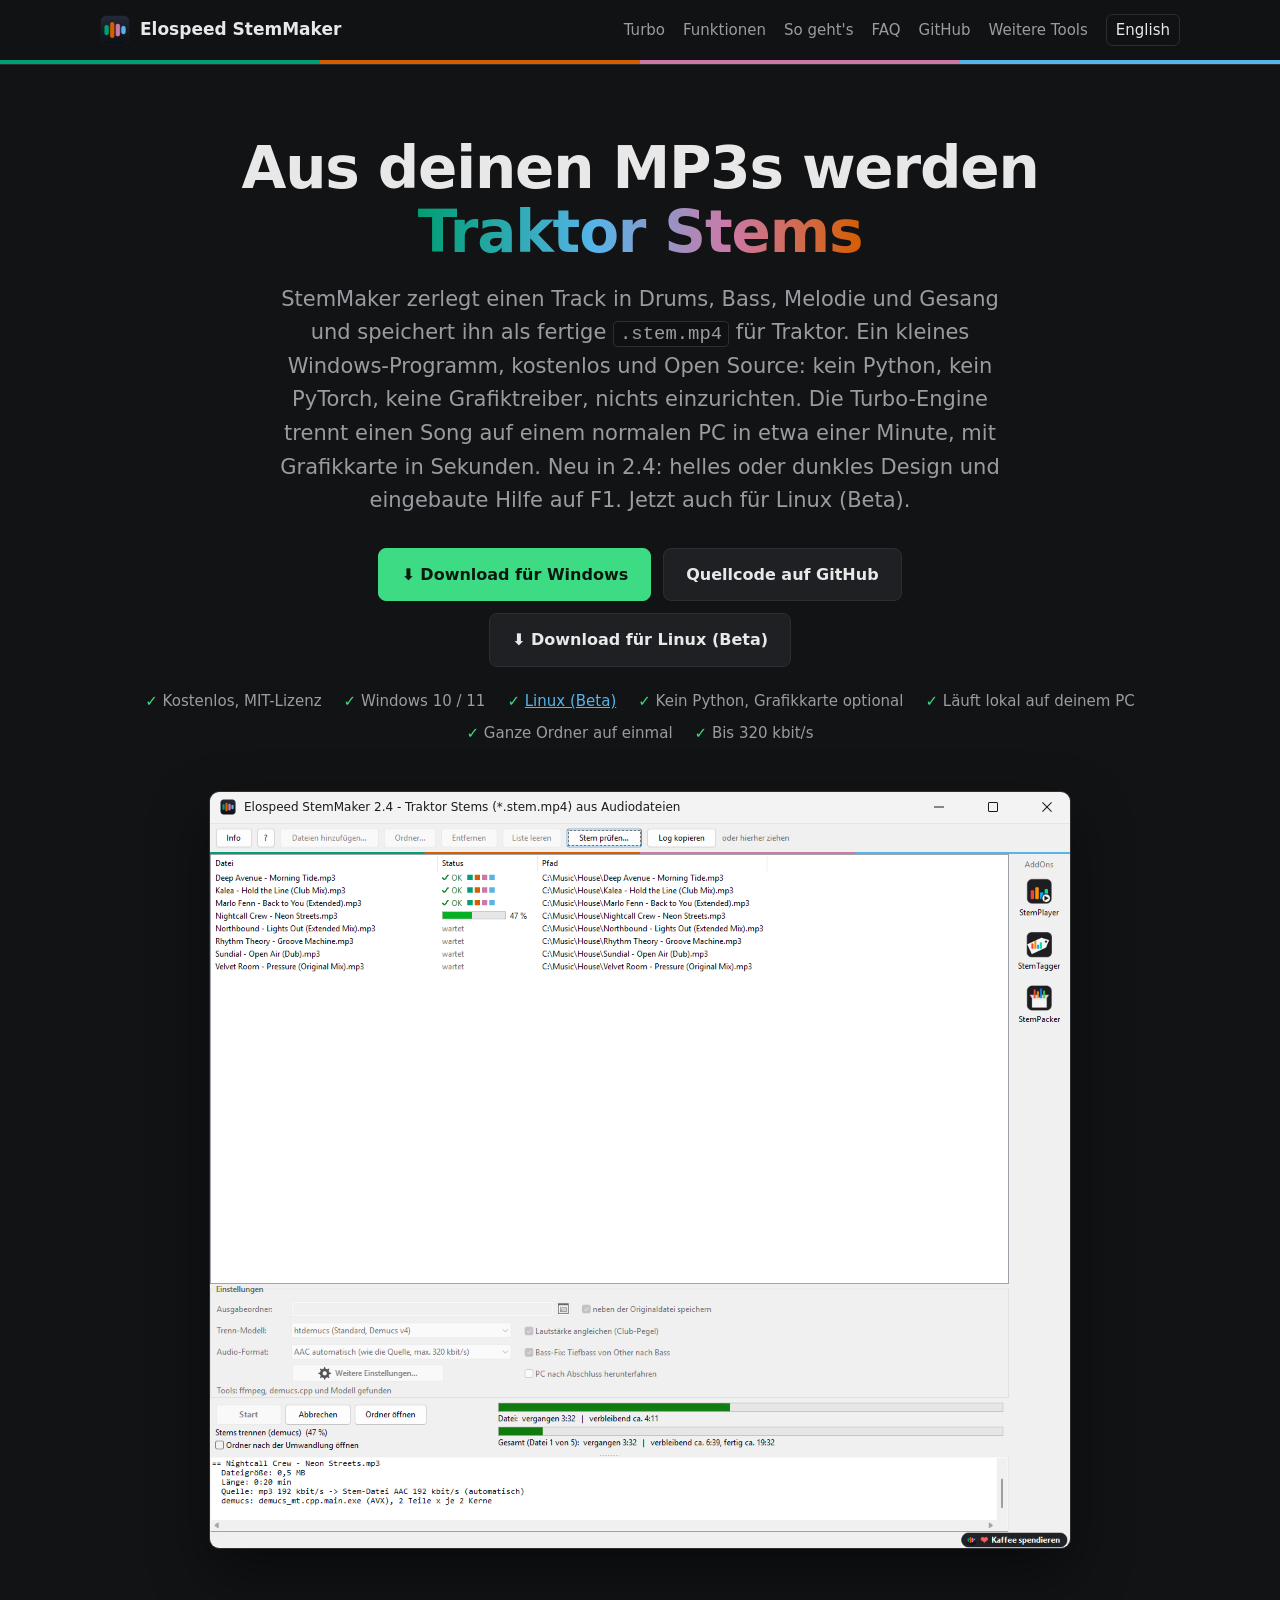
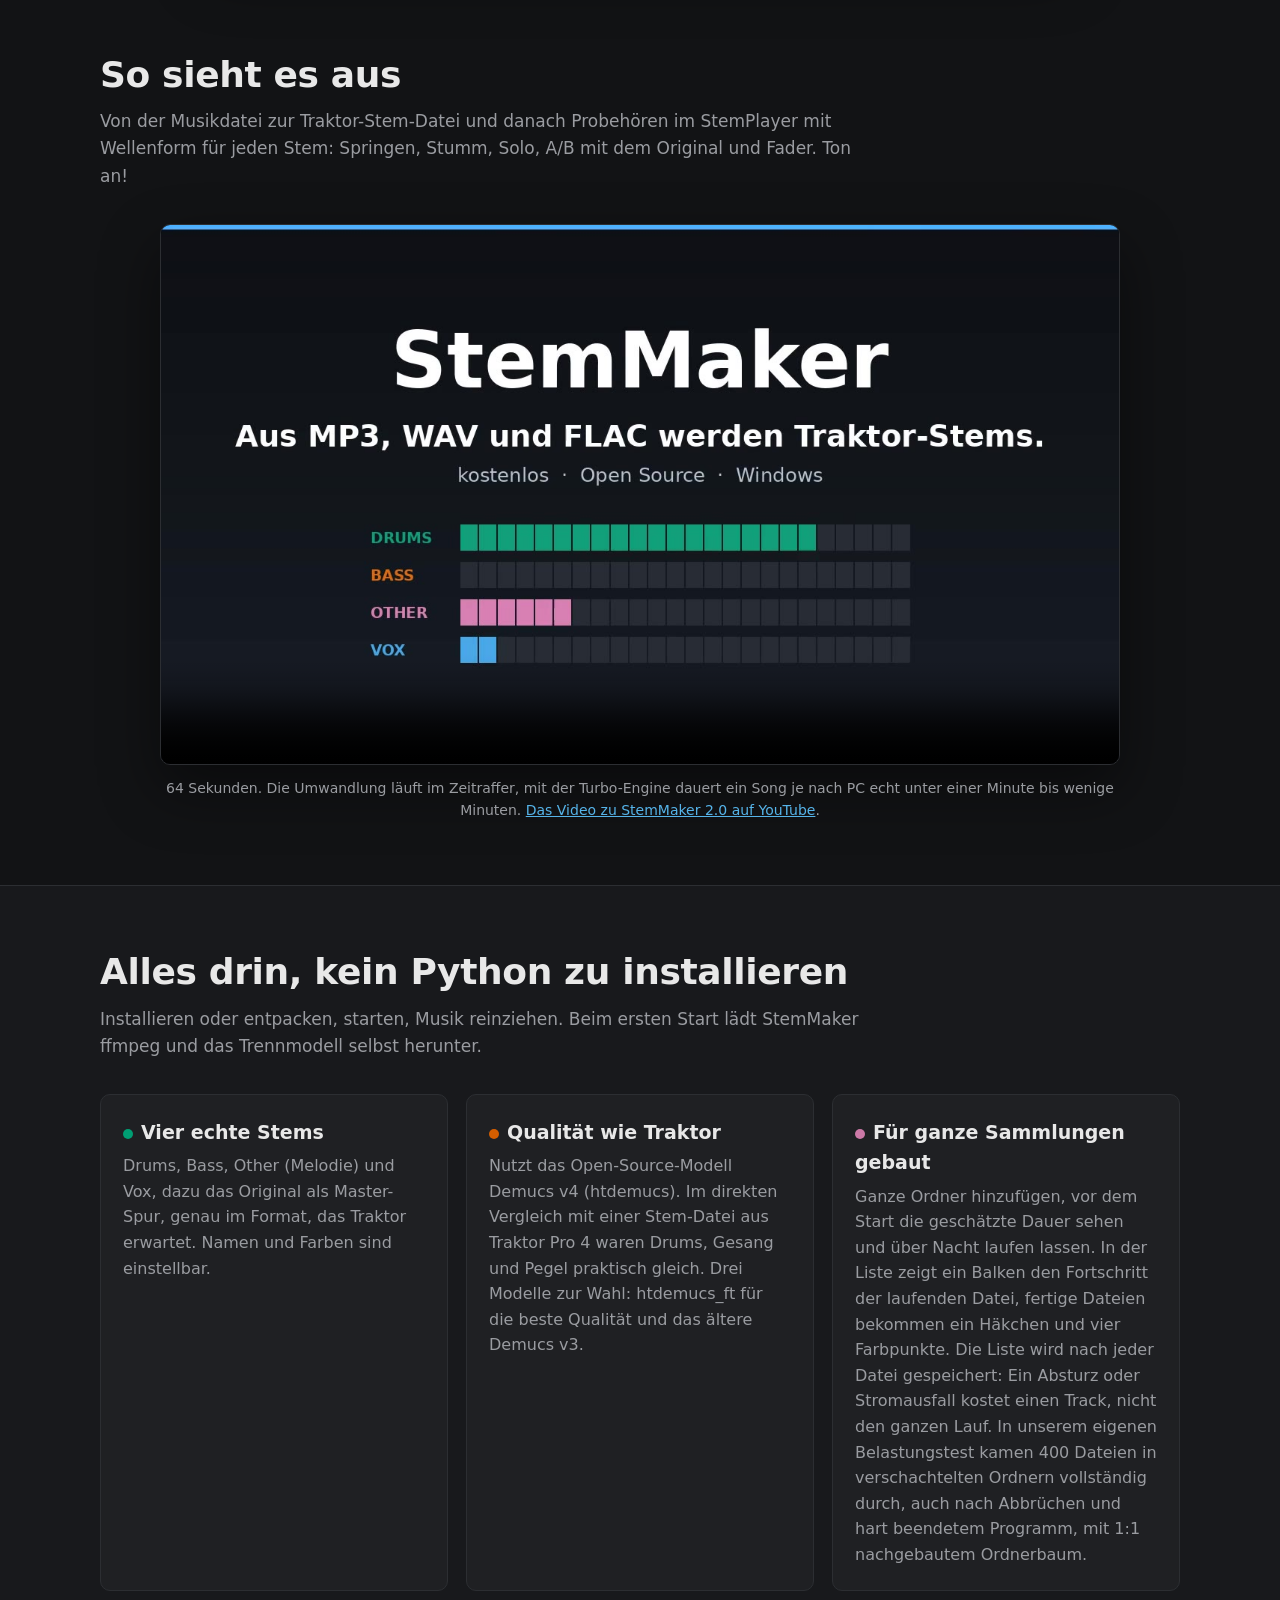
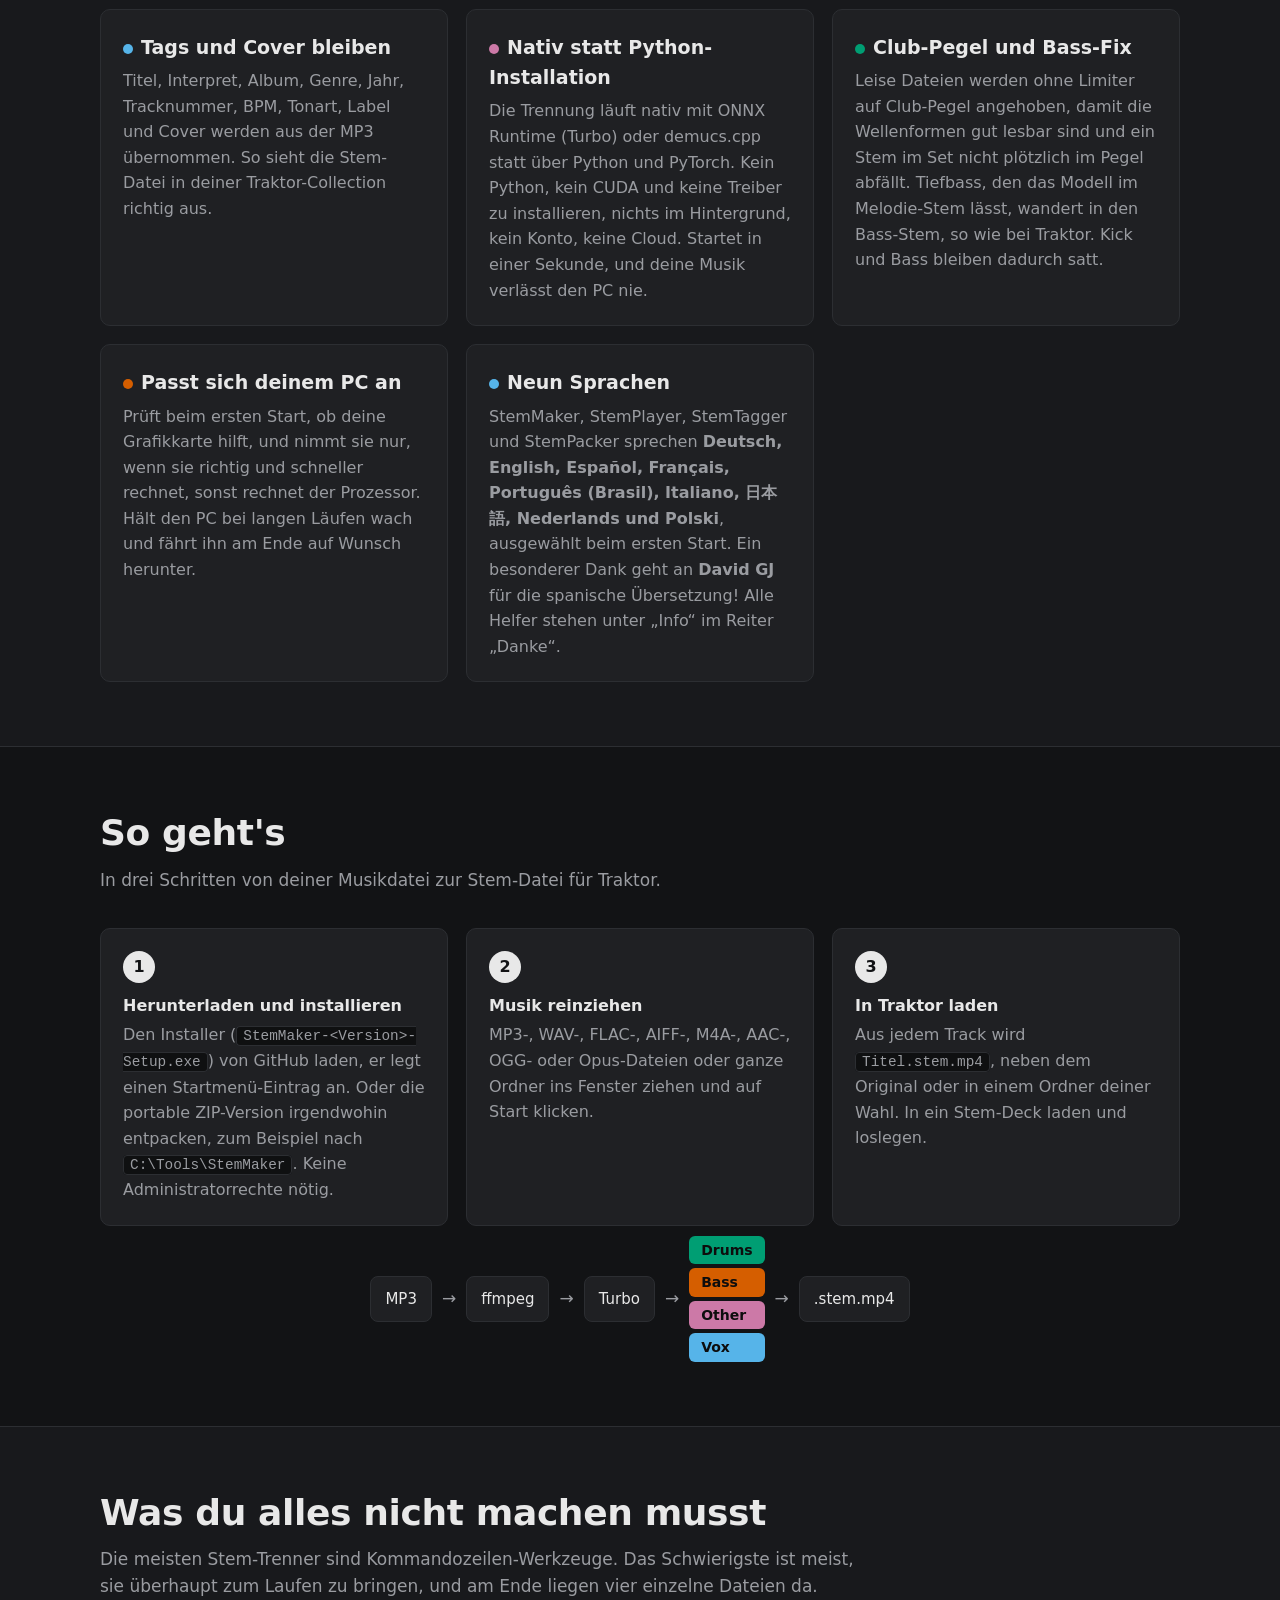
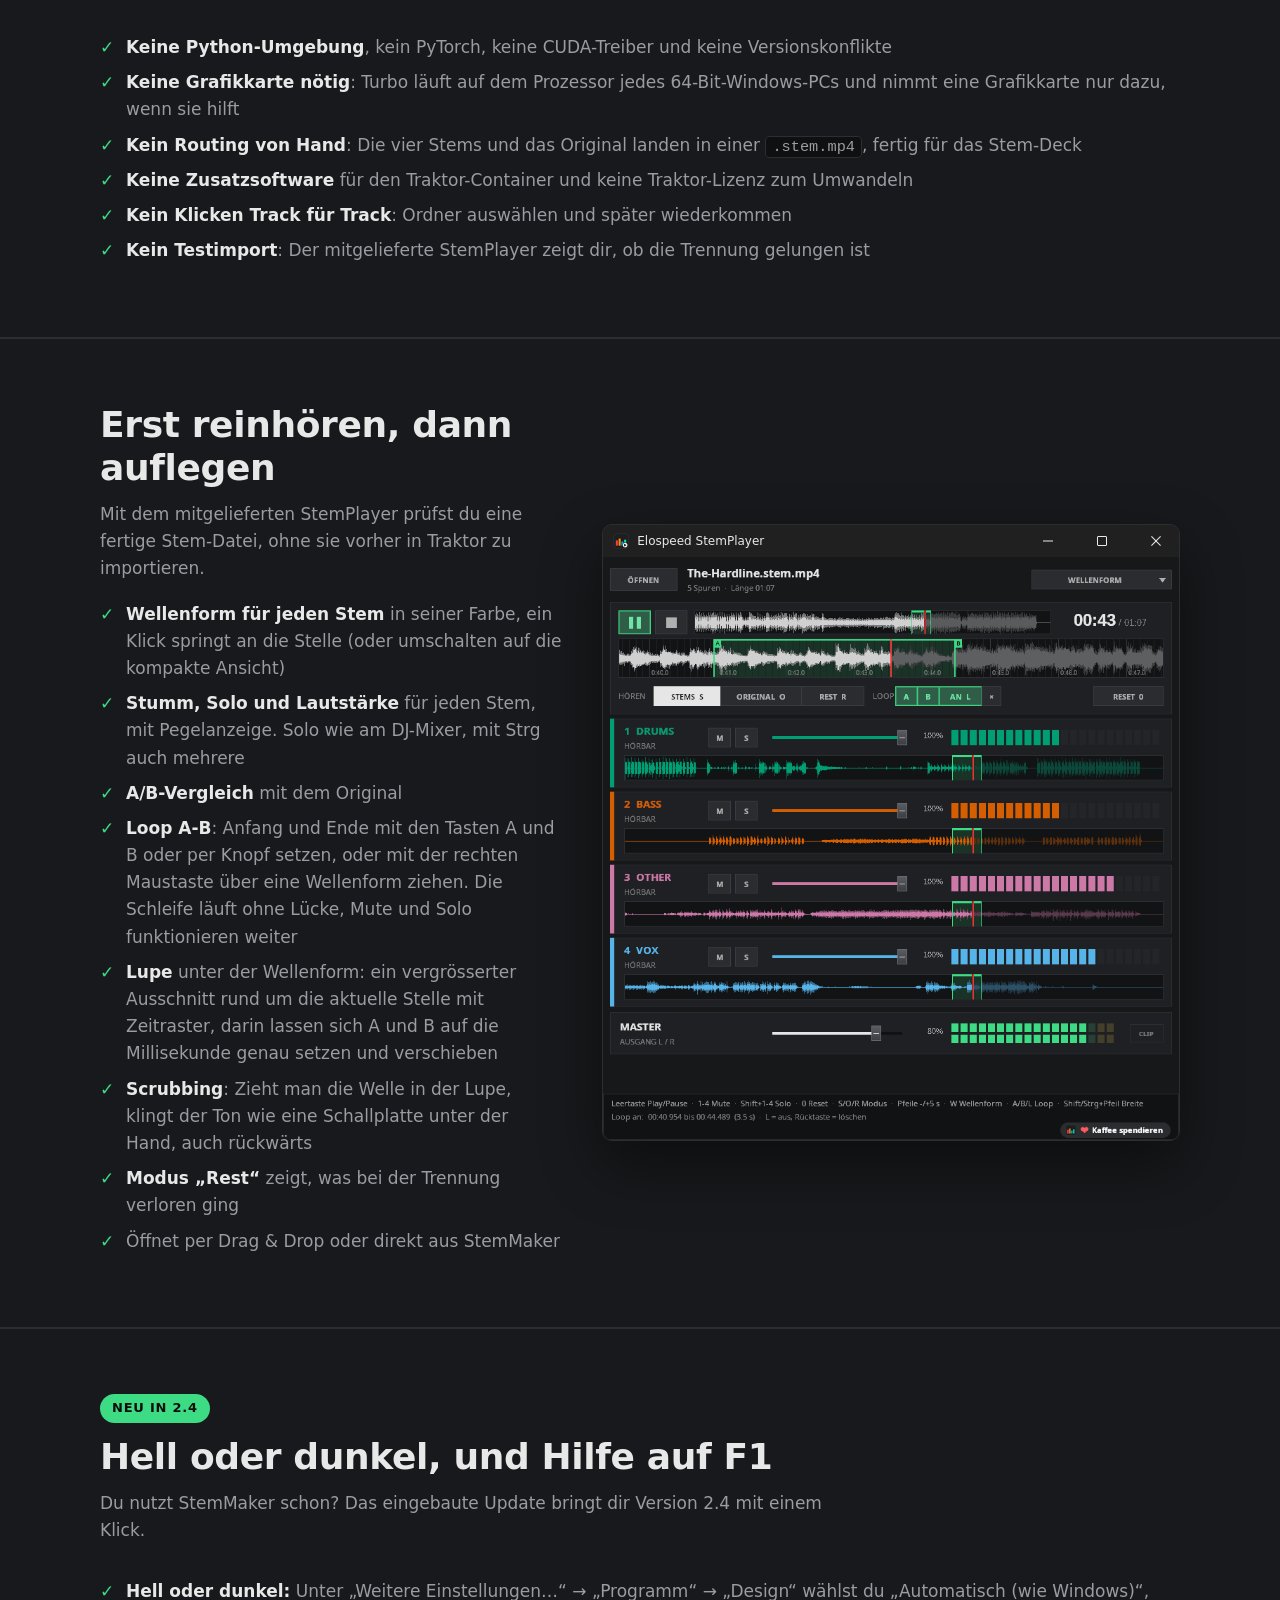
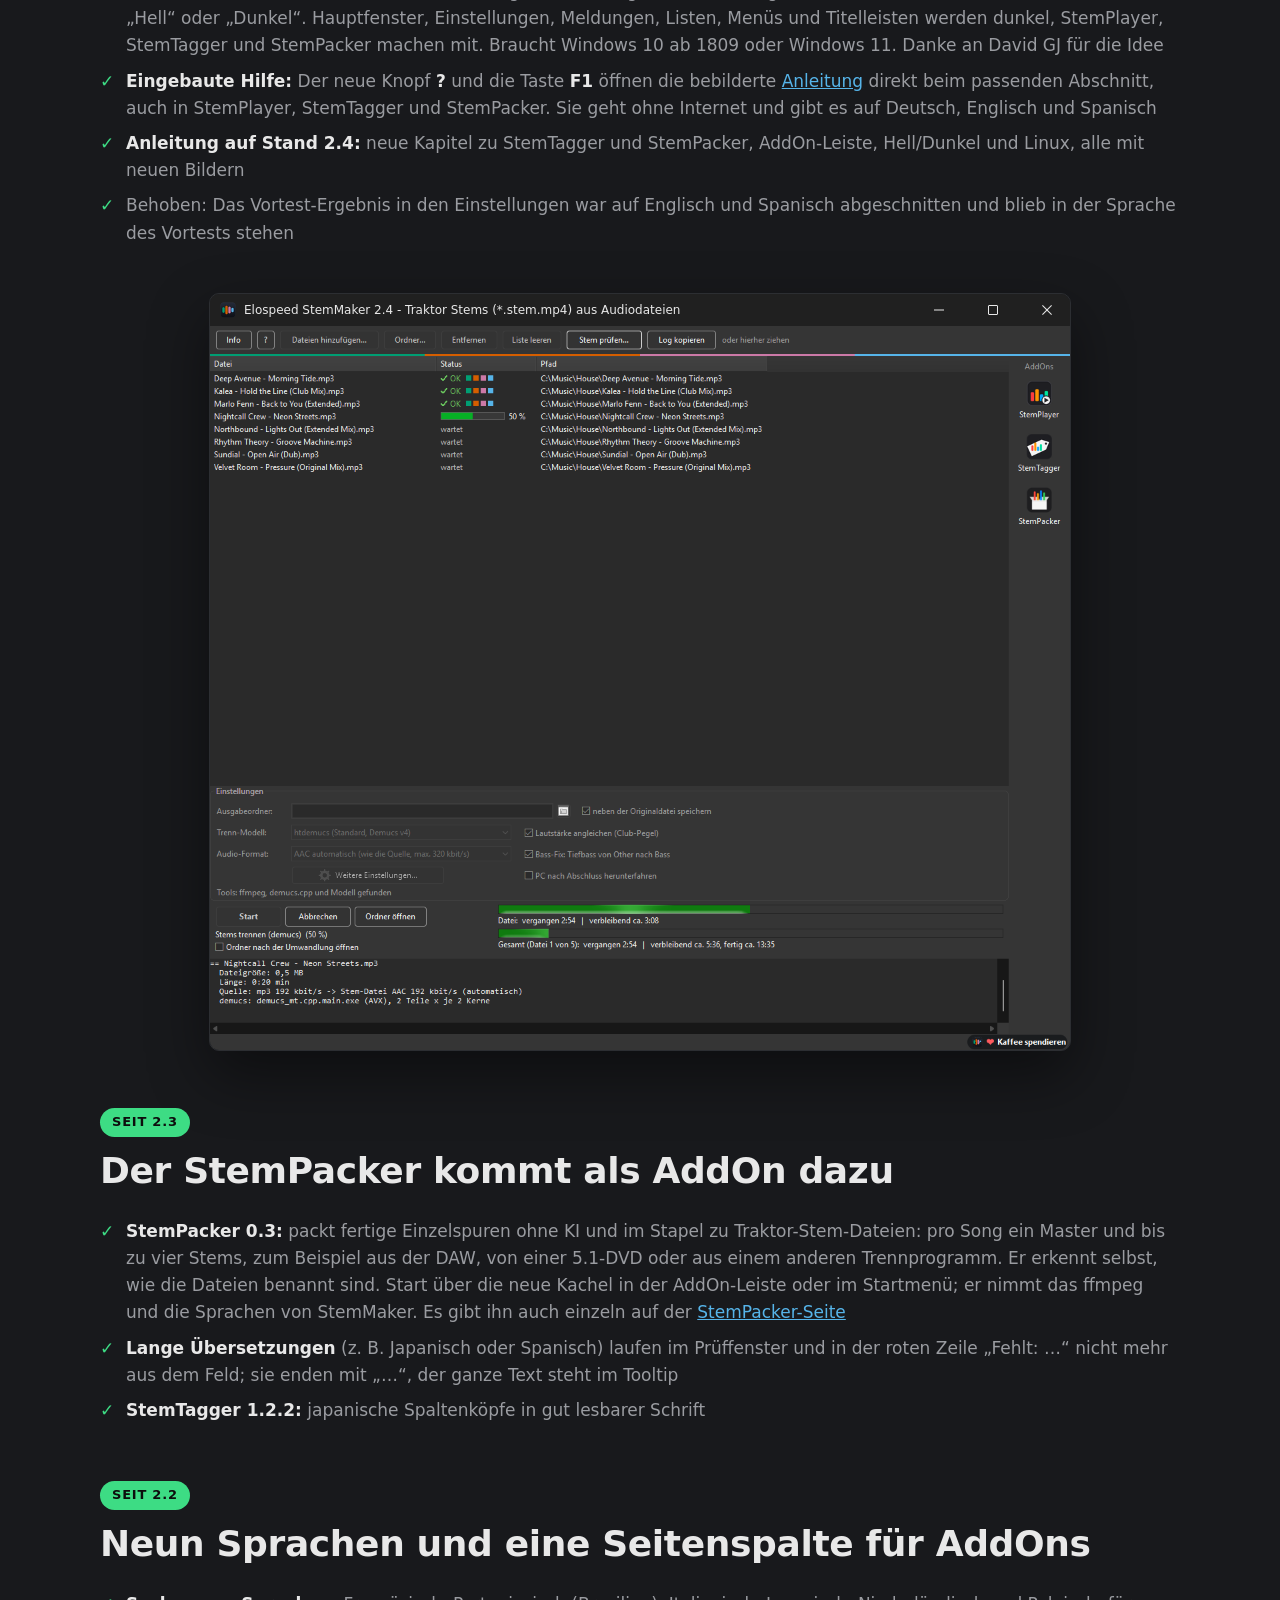
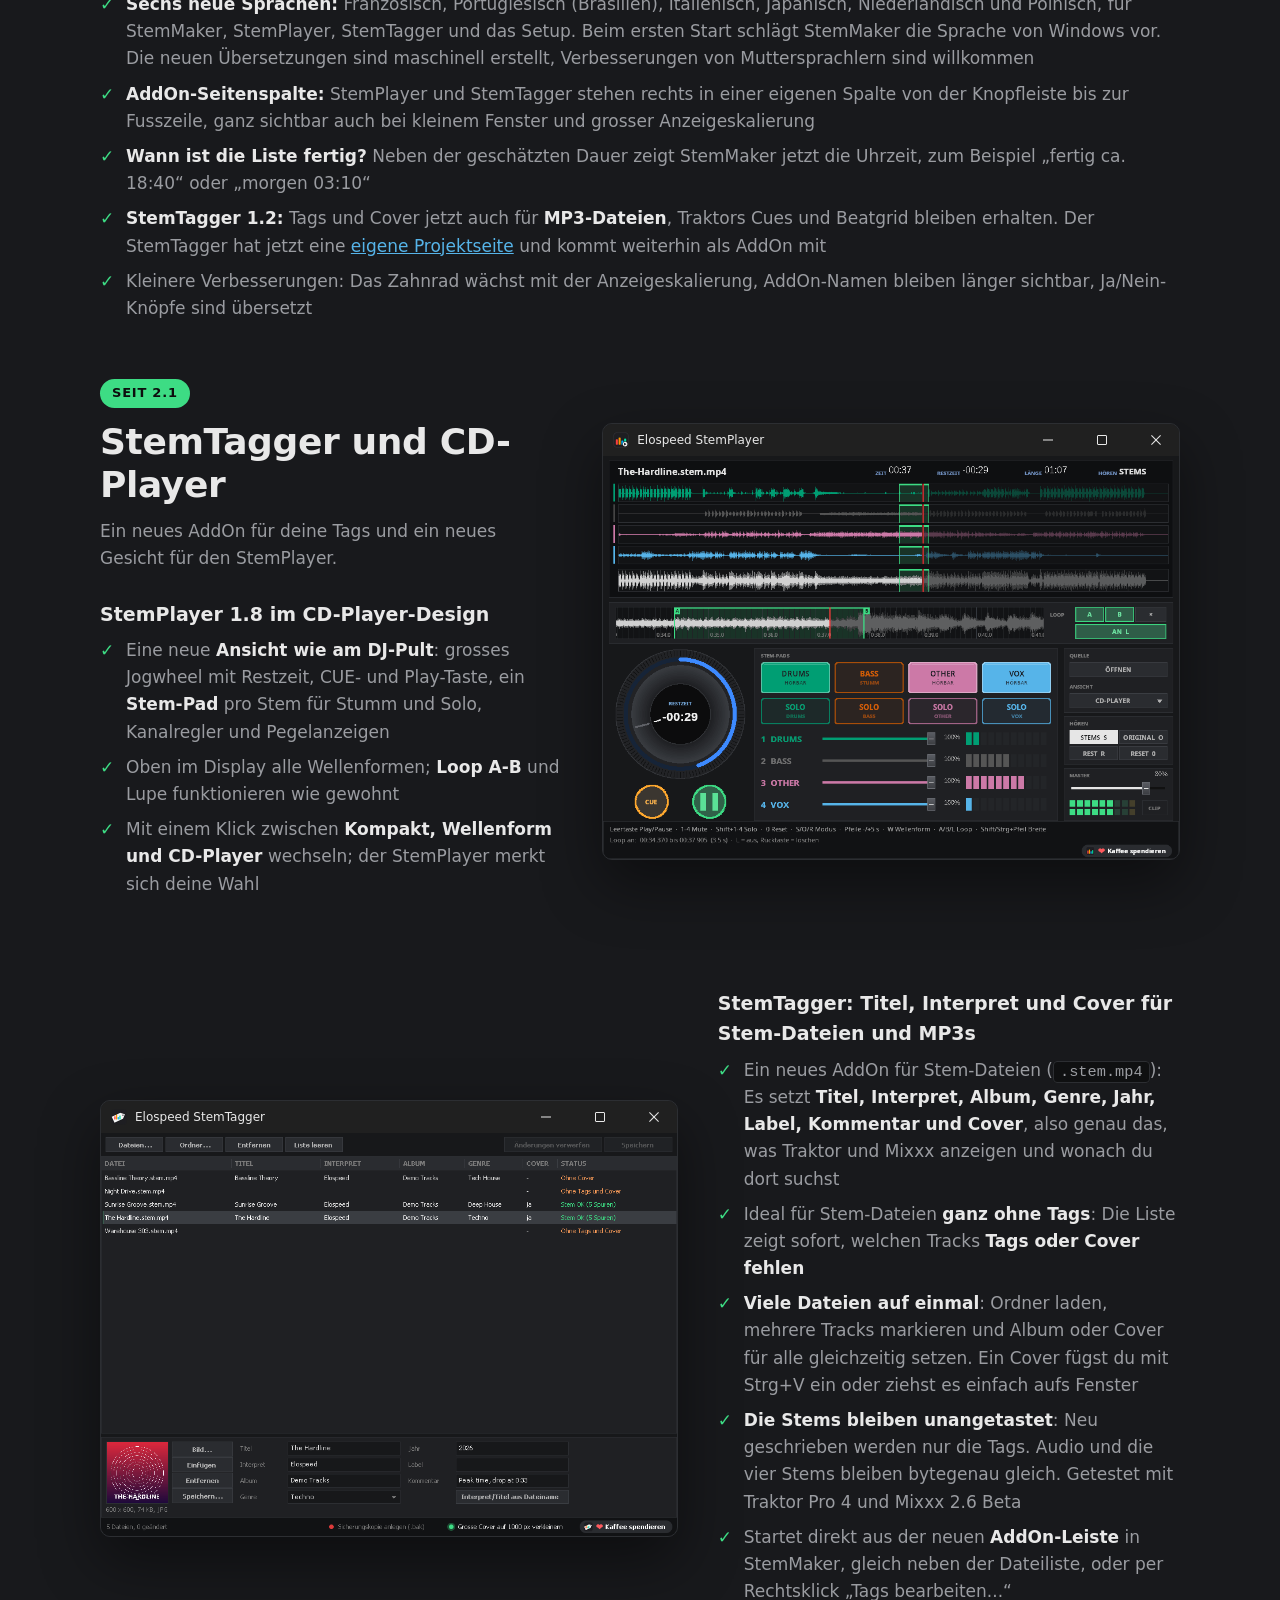
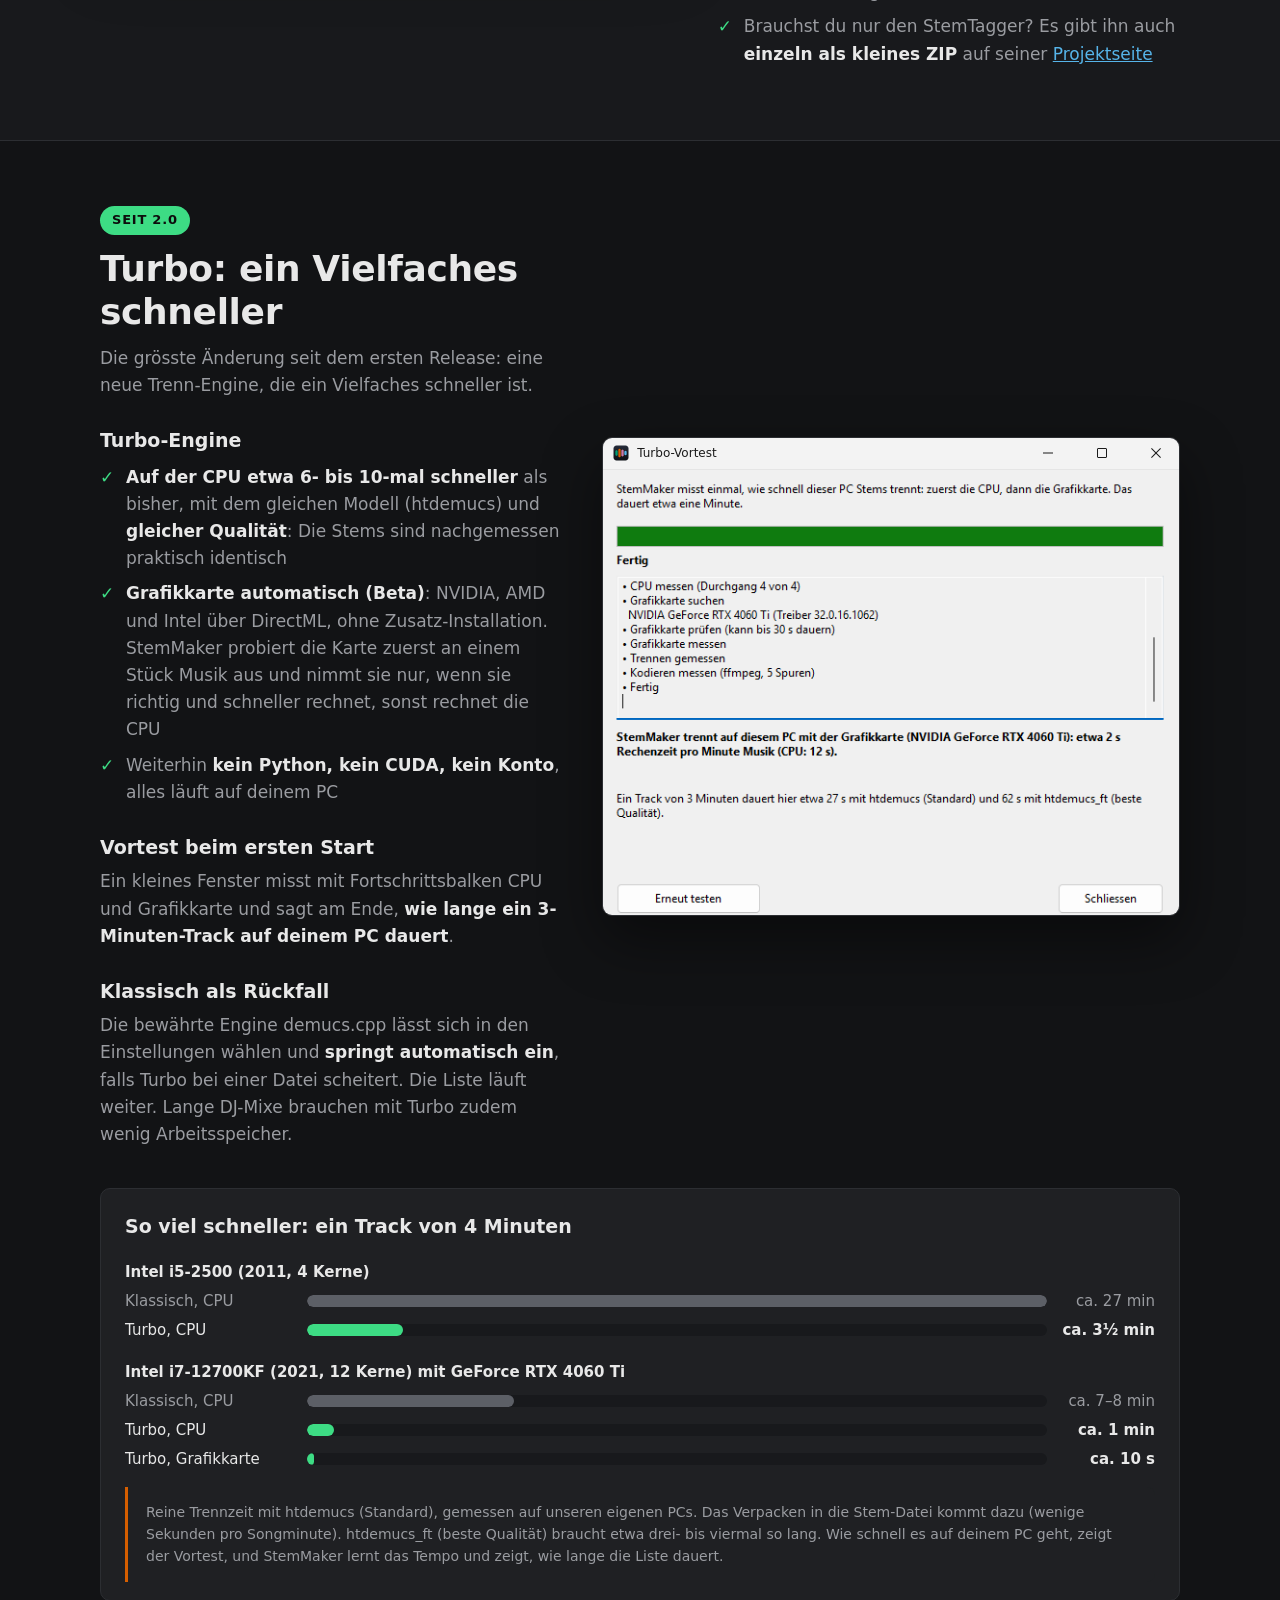
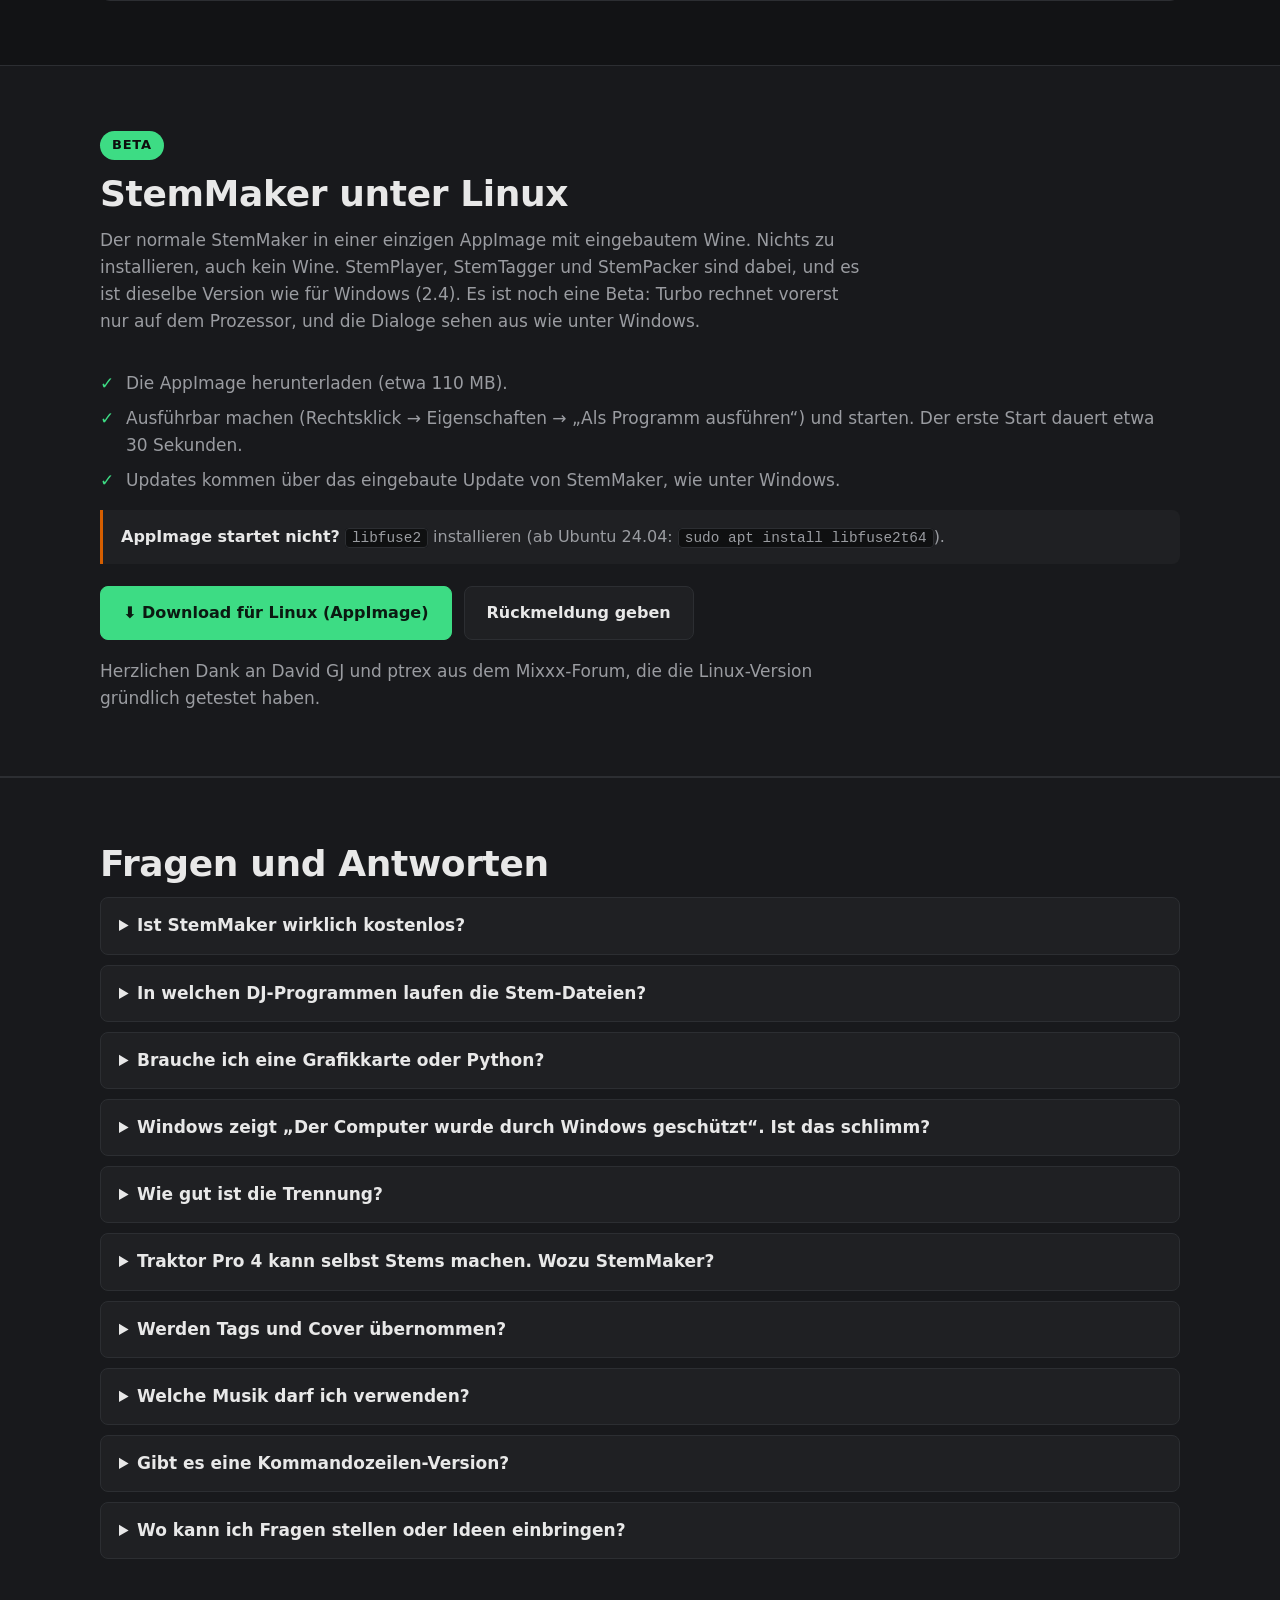
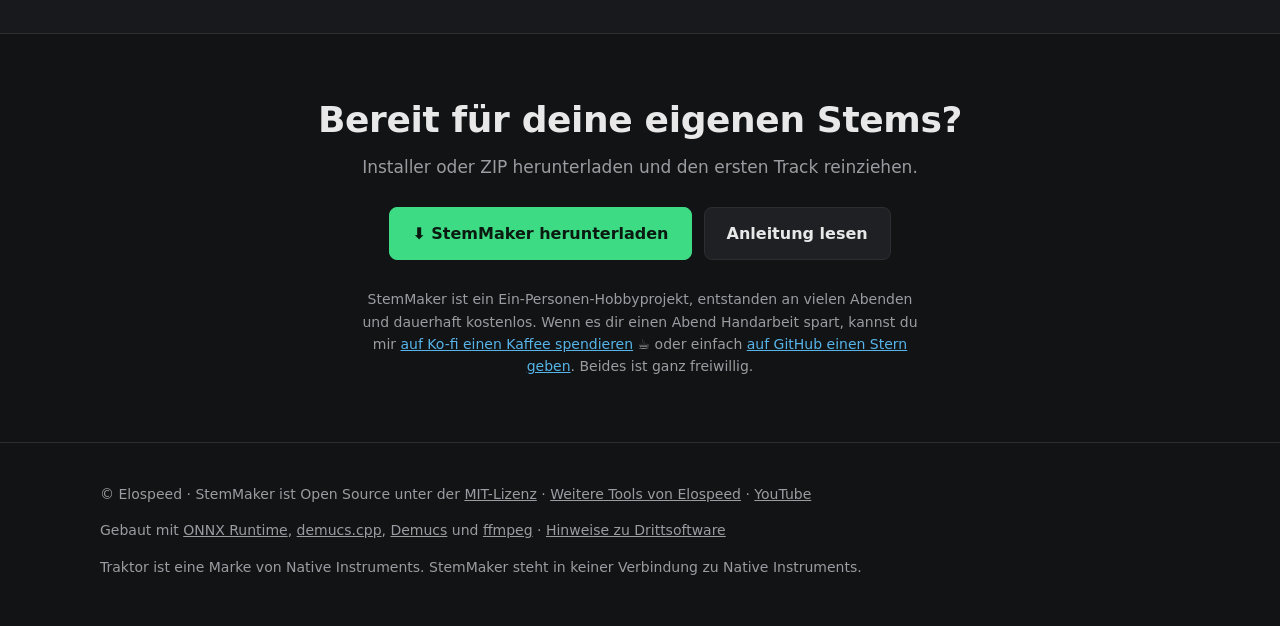
==== site/de/index.html @ 3f98c821 "Projektseite: Bild Hauptfenster dunkel im Abschnitt Neu in 2.4 (DE/EN)" ====
<!doctype html>
<html lang="de">
<head>
<meta charset="utf-8">
<meta name="viewport" content="width=device-width, initial-scale=1">
<title>StemMaker – MP3 kostenlos in Traktor Stems umwandeln (Windows)</title>
<meta name="description" content="Elospeed StemMaker macht aus deinen MP3-, WAV- und FLAC-Dateien Traktor-Stem-Dateien (.stem.mp4) mit Drums, Bass, Melodie und Gesang. Kostenlos, Open Source, ohne Python. Installer oder portable ZIP-Version. Für Windows.">
<meta name="keywords" content="Traktor Stems, stem.mp4, MP3 in Stems umwandeln, Stem-Trennung, Demucs, htdemucs, Traktor Pro 4, Mixxx Stems, DJ, Stem Converter, Windows, kostenlos, Open Source">
<meta name="author" content="Elospeed">
<meta name="robots" content="index, follow">
<link rel="canonical" href="https://elospeed.github.io/StemMaker/de/">
<link rel="alternate" hreflang="en" href="https://elospeed.github.io/StemMaker/">
<link rel="alternate" hreflang="de" href="https://elospeed.github.io/StemMaker/de/">
<link rel="alternate" hreflang="x-default" href="https://elospeed.github.io/StemMaker/">
<meta name="theme-color" content="#121315">
<link rel="icon" type="image/png" href="../img/icon-192.png">
<link rel="apple-touch-icon" href="../img/icon-192.png">

<meta property="og:type" content="website">
<meta property="og:site_name" content="Elospeed StemMaker">
<meta property="og:title" content="StemMaker – MP3 kostenlos in Traktor Stems umwandeln">
<meta property="og:description" content="Mach aus deinen eigenen MP3s Traktor-Stem-Dateien mit Drums, Bass, Melodie und Gesang. Kostenlos und Open Source für Windows.">
<meta property="og:url" content="https://elospeed.github.io/StemMaker/de/">
<meta property="og:image" content="https://elospeed.github.io/StemMaker/img/og-image-de.png">
<meta property="og:image:width" content="1200">
<meta property="og:image:height" content="630">
<meta property="og:locale" content="de_DE">
<meta property="og:locale:alternate" content="en_US">
<meta name="twitter:card" content="summary_large_image">
<meta name="twitter:title" content="StemMaker – MP3 kostenlos in Traktor Stems umwandeln">
<meta name="twitter:description" content="Mach aus deinen eigenen MP3s Traktor-Stem-Dateien mit Drums, Bass, Melodie und Gesang. Kostenlos und Open Source für Windows.">
<meta name="twitter:image" content="https://elospeed.github.io/StemMaker/img/og-image-de.png">

<link rel="stylesheet" href="../style.css">

<script type="application/ld+json">
{
  "@context": "https://schema.org",
  "@type": "SoftwareApplication",
  "name": "Elospeed StemMaker",
  "operatingSystem": "Windows 10, Windows 11 (64-bit), Linux (beta, AppImage)",
  "applicationCategory": "MultimediaApplication",
  "description": "Wandelt MP3-, WAV-, FLAC-, AIFF-, M4A-, AAC-, OGG- und Opus-Dateien in Traktor-Stem-Dateien (.stem.mp4) mit vier Stems um: Drums, Bass, Other (Melodie) und Vox.",
  "inLanguage": "de",
  "url": "https://elospeed.github.io/StemMaker/de/",
  "downloadUrl": "https://github.com/Elospeed/StemMaker/releases/latest",
  "softwareVersion": "2.4",
  "license": "https://opensource.org/licenses/MIT",
  "isAccessibleForFree": true,
  "offers": { "@type": "Offer", "price": "0", "priceCurrency": "CHF" },
  "author": { "@type": "Organization", "name": "Elospeed", "url": "https://elospeed.github.io/", "sameAs": ["https://github.com/Elospeed"] },
  "screenshot": "https://elospeed.github.io/StemMaker/img/stemmaker-de.png"
}
</script>
</head>
<body>

<header class="top">
  <div class="wrap">
    <a class="brand" href="./"><img src="../img/icon-192.png" alt="" width="30" height="30">Elospeed StemMaker</a>
    <nav>
      <a class="hide-m" href="#turbo">Turbo</a>
      <a class="hide-m" href="#features">Funktionen</a>
      <a class="hide-m" href="#how">So geht's</a>
      <a class="hide-m" href="#faq">FAQ</a>
      <a class="hide-m" href="https://github.com/Elospeed/StemMaker">GitHub</a>
      <a class="hide-m" href="https://elospeed.github.io/de/">Weitere Tools</a>
      <a class="lang" href="../" hreflang="en" lang="en">English</a>
    </nav>
  </div>
  <div class="stripes"><i></i><i></i><i></i><i></i></div>
</header>

<main>

<section class="hero">
  <div class="wrap">
    <h1>Aus deinen MP3s werden<br><span class="grad">Traktor Stems</span></h1>
    <p class="lead">StemMaker zerlegt einen Track in Drums, Bass, Melodie und Gesang und speichert ihn als fertige <code>.stem.mp4</code> für Traktor. Ein kleines Windows-Programm, kostenlos und Open Source: kein Python, kein PyTorch, keine Grafiktreiber, nichts einzurichten. Die Turbo-Engine trennt einen Song auf einem normalen PC in etwa einer Minute, mit Grafikkarte in Sekunden. Neu in 2.4: helles oder dunkles Design und eingebaute Hilfe auf F1. Jetzt auch für Linux (Beta).</p>
    <div class="cta">
      <a class="btn primary" href="https://github.com/Elospeed/StemMaker/releases/latest">⬇ Download für Windows</a>
      <a class="btn" href="https://github.com/Elospeed/StemMaker">Quellcode auf GitHub</a>
    </div>
    <div class="cta" style="margin-top:12px">
      <a class="btn" href="#linux">⬇ Download für Linux (Beta)</a>
    </div>
    <ul class="facts">
      <li>Kostenlos, MIT-Lizenz</li>
      <li>Windows 10 / 11</li>
      <li><a href="#linux">Linux (Beta)</a></li>
      <li>Kein Python, Grafikkarte optional</li>
      <li>Läuft lokal auf deinem PC</li>
      <li>Ganze Ordner auf einmal</li>
      <li>Bis 320 kbit/s</li>
    </ul>
    <figure class="shot light hero-shot">
      <div class="bar"><img src="../img/icon-32.png" alt=""><span>Elospeed StemMaker 2.4 - Traktor Stems (*.stem.mp4) aus Audiodateien</span><i class="min"></i><i class="max"></i><i class="cls"></i></div>
      <img src="../img/stemmaker-de.png" width="860" height="724" alt="StemMaker-Hauptfenster mit einer Liste von MP3-Dateien, die in Traktor-Stem-Dateien umgewandelt werden, rechts die AddOn-Leiste mit StemPlayer, StemTagger und StemPacker">
    </figure>
  </div>
</section>

<section id="video">
  <div class="wrap">
    <h2>So sieht es aus</h2>
    <p class="sub">Von der Musikdatei zur Traktor-Stem-Datei und danach Probehören im StemPlayer mit Wellenform für jeden Stem: Springen, Stumm, Solo, A/B mit dem Original und Fader. Ton an!</p>
    <figure class="video">
      <video controls playsinline preload="none" width="1280" height="720" poster="../video/poster-de.jpg" aria-label="Demovideo: Eine MP3 wird mit StemMaker in eine Traktor-Stem-Datei umgewandelt und im StemPlayer geprüft">
        <source src="../video/stemmaker-de.mp4" type="video/mp4">
      </video>
      <figcaption>64 Sekunden. Die Umwandlung läuft im Zeitraffer, mit der Turbo-Engine dauert ein Song je nach PC echt unter einer Minute bis wenige Minuten. <a href="https://youtu.be/B0LE8mc-MEM">Das Video zu StemMaker 2.0 auf YouTube</a>.</figcaption>
    </figure>
  </div>
</section>

<section id="features" class="alt">
  <div class="wrap">
    <h2>Alles drin, kein Python zu installieren</h2>
    <p class="sub">Installieren oder entpacken, starten, Musik reinziehen. Beim ersten Start lädt StemMaker ffmpeg und das Trennmodell selbst herunter.</p>
    <div class="grid">
      <div class="card"><h3><span class="dot" style="background:var(--drums)"></span>Vier echte Stems</h3><p>Drums, Bass, Other (Melodie) und Vox, dazu das Original als Master-Spur, genau im Format, das Traktor erwartet. Namen und Farben sind einstellbar.</p></div>
      <div class="card"><h3><span class="dot" style="background:var(--bass)"></span>Qualität wie Traktor</h3><p>Nutzt das Open-Source-Modell Demucs v4 (htdemucs). Im direkten Vergleich mit einer Stem-Datei aus Traktor Pro 4 waren Drums, Gesang und Pegel praktisch gleich. Drei Modelle zur Wahl: htdemucs_ft für die beste Qualität und das ältere Demucs v3.</p></div>
      <div class="card"><h3><span class="dot" style="background:var(--other)"></span>Für ganze Sammlungen gebaut</h3><p>Ganze Ordner hinzufügen, vor dem Start die geschätzte Dauer sehen und über Nacht laufen lassen. In der Liste zeigt ein Balken den Fortschritt der laufenden Datei, fertige Dateien bekommen ein Häkchen und vier Farbpunkte. Die Liste wird nach jeder Datei gespeichert: Ein Absturz oder Stromausfall kostet einen Track, nicht den ganzen Lauf. In unserem eigenen Belastungstest kamen 400 Dateien in verschachtelten Ordnern vollständig durch, auch nach Abbrüchen und hart beendetem Programm, mit 1:1 nachgebautem Ordnerbaum.</p></div>
      <div class="card"><h3><span class="dot" style="background:var(--vox)"></span>Tags und Cover bleiben</h3><p>Titel, Interpret, Album, Genre, Jahr, Tracknummer, BPM, Tonart, Label und Cover werden aus der MP3 übernommen. So sieht die Stem-Datei in deiner Traktor-Collection richtig aus.</p></div>
      <div class="card"><h3><span class="dot" style="background:var(--other)"></span>Nativ statt Python-Installation</h3><p>Die Trennung läuft nativ mit ONNX Runtime (Turbo) oder demucs.cpp statt über Python und PyTorch. Kein Python, kein CUDA und keine Treiber zu installieren, nichts im Hintergrund, kein Konto, keine Cloud. Startet in einer Sekunde, und deine Musik verlässt den PC nie.</p></div>
      <div class="card"><h3><span class="dot" style="background:var(--drums)"></span>Club-Pegel und Bass-Fix</h3><p>Leise Dateien werden ohne Limiter auf Club-Pegel angehoben, damit die Wellenformen gut lesbar sind und ein Stem im Set nicht plötzlich im Pegel abfällt. Tiefbass, den das Modell im Melodie-Stem lässt, wandert in den Bass-Stem, so wie bei Traktor. Kick und Bass bleiben dadurch satt.</p></div>
      <div class="card"><h3><span class="dot" style="background:var(--bass)"></span>Passt sich deinem PC an</h3><p>Prüft beim ersten Start, ob deine Grafikkarte hilft, und nimmt sie nur, wenn sie richtig und schneller rechnet, sonst rechnet der Prozessor. Hält den PC bei langen Läufen wach und fährt ihn am Ende auf Wunsch herunter.</p></div>
      <div class="card"><h3><span class="dot" style="background:var(--vox)"></span>Neun Sprachen</h3><p>StemMaker, StemPlayer, StemTagger und StemPacker sprechen <strong>Deutsch, English, Español, Français, Português (Brasil), Italiano, 日本語, Nederlands und Polski</strong>, ausgewählt beim ersten Start. Ein besonderer Dank geht an <strong>David GJ</strong> für die spanische Übersetzung! Alle Helfer stehen unter „Info“ im Reiter „Danke“.</p></div>
    </div>
  </div>
</section>

<section id="how">
  <div class="wrap">
    <h2>So geht's</h2>
    <p class="sub">In drei Schritten von deiner Musikdatei zur Stem-Datei für Traktor.</p>
    <ol class="steps">
      <li><strong>Herunterladen und installieren</strong>Den Installer (<code>StemMaker-&lt;Version&gt;-Setup.exe</code>) von GitHub laden, er legt einen Startmenü-Eintrag an. Oder die portable ZIP-Version irgendwohin entpacken, zum Beispiel nach <code>C:\Tools\StemMaker</code>. Keine Administratorrechte nötig.</li>
      <li><strong>Musik reinziehen</strong>MP3-, WAV-, FLAC-, AIFF-, M4A-, AAC-, OGG- oder Opus-Dateien oder ganze Ordner ins Fenster ziehen und auf Start klicken.</li>
      <li><strong>In Traktor laden</strong>Aus jedem Track wird <code>Titel.stem.mp4</code>, neben dem Original oder in einem Ordner deiner Wahl. In ein Stem-Deck laden und loslegen.</li>
    </ol>
    <div class="flow" aria-label="Ablauf der Umwandlung">
      <span class="n">MP3</span><span class="a">→</span>
      <span class="n">ffmpeg</span><span class="a">→</span>
      <span class="n">Turbo</span><span class="a">→</span>
      <span class="stems"><span style="background:var(--drums)">Drums</span><span style="background:var(--bass)">Bass</span><span style="background:var(--other)">Other</span><span style="background:var(--vox)">Vox</span></span>
      <span class="a">→</span><span class="n">.stem.mp4</span>
    </div>
  </div>
</section>

<section class="alt">
  <div class="wrap">
    <h2>Was du alles nicht machen musst</h2>
    <p class="sub">Die meisten Stem-Trenner sind Kommandozeilen-Werkzeuge. Das Schwierigste ist meist, sie überhaupt zum Laufen zu bringen, und am Ende liegen vier einzelne Dateien da.</p>
    <ul class="ticks">
      <li><strong>Keine Python-Umgebung</strong>, kein PyTorch, keine CUDA-Treiber und keine Versionskonflikte</li>
      <li><strong>Keine Grafikkarte nötig</strong>: Turbo läuft auf dem Prozessor jedes 64-Bit-Windows-PCs und nimmt eine Grafikkarte nur dazu, wenn sie hilft</li>
      <li><strong>Kein Routing von Hand</strong>: Die vier Stems und das Original landen in einer <code>.stem.mp4</code>, fertig für das Stem-Deck</li>
      <li><strong>Keine Zusatzsoftware</strong> für den Traktor-Container und keine Traktor-Lizenz zum Umwandeln</li>
      <li><strong>Kein Klicken Track für Track</strong>: Ordner auswählen und später wiederkommen</li>
      <li><strong>Kein Testimport</strong>: Der mitgelieferte StemPlayer zeigt dir, ob die Trennung gelungen ist</li>
    </ul>
  </div>
</section>

<section class="alt">
  <div class="wrap split">
    <div>
      <h2>Erst reinhören, dann auflegen</h2>
      <p class="sub" style="margin-bottom:0">Mit dem mitgelieferten StemPlayer prüfst du eine fertige Stem-Datei, ohne sie vorher in Traktor zu importieren.</p>
      <ul class="ticks">
        <li><strong>Wellenform für jeden Stem</strong> in seiner Farbe, ein Klick springt an die Stelle (oder umschalten auf die kompakte Ansicht)</li>
        <li><strong>Stumm, Solo und Lautstärke</strong> für jeden Stem, mit Pegelanzeige. Solo wie am DJ-Mixer, mit Strg auch mehrere</li>
        <li><strong>A/B-Vergleich</strong> mit dem Original</li>
        <li><strong>Loop A-B</strong>: Anfang und Ende mit den Tasten A und B oder per Knopf setzen, oder mit der rechten Maustaste über eine Wellenform ziehen. Die Schleife läuft ohne Lücke, Mute und Solo funktionieren weiter</li>
        <li><strong>Lupe</strong> unter der Wellenform: ein vergrösserter Ausschnitt rund um die aktuelle Stelle mit Zeitraster, darin lassen sich A und B auf die Millisekunde genau setzen und verschieben</li>
        <li><strong>Scrubbing</strong>: Zieht man die Welle in der Lupe, klingt der Ton wie eine Schallplatte unter der Hand, auch rückwärts</li>
        <li><strong>Modus „Rest“</strong> zeigt, was bei der Trennung verloren ging</li>
        <li>Öffnet per Drag &amp; Drop oder direkt aus StemMaker</li>
      </ul>
    </div>
    <figure class="shot">
      <div class="bar"><img src="../img/stemplayer-icon.png" alt=""><span>Elospeed StemPlayer</span><i class="min"></i><i class="max"></i><i class="cls"></i></div>
      <img src="../img/stemplayer-loop.png" width="820" height="830" alt="StemPlayer im dunklen Traktor-Look mit aktiver A-B-Schleife: Wellenformen, Stumm, Solo und Lautstärke für jeden Stem und die Lupe mit den Marken A und B" loading="lazy">
    </figure>
  </div>
</section>

<section id="neu" class="alt">
  <div class="wrap">
    <div style="margin-bottom:56px">
      <span class="badge">Neu in 2.4</span>
      <h2>Hell oder dunkel, und Hilfe auf F1</h2>
      <p class="sub">Du nutzt StemMaker schon? Das eingebaute Update bringt dir Version 2.4 mit einem Klick.</p>
      <div class="soon">
        <ul class="ticks">
          <li><strong>Hell oder dunkel:</strong> Unter „Weitere Einstellungen…“ → „Programm“ → „Design“ wählst du „Automatisch (wie Windows)“, „Hell“ oder „Dunkel“. Hauptfenster, Einstellungen, Meldungen, Listen, Menüs und Titelleisten werden dunkel, StemPlayer, StemTagger und StemPacker machen mit. Braucht Windows 10 ab 1809 oder Windows 11. Danke an David GJ für die Idee</li>
          <li><strong>Eingebaute Hilfe:</strong> Der neue Knopf <strong>?</strong> und die Taste <strong>F1</strong> öffnen die bebilderte <a href="../hilfe/de.html">Anleitung</a> direkt beim passenden Abschnitt, auch in StemPlayer, StemTagger und StemPacker. Sie geht ohne Internet und gibt es auf Deutsch, Englisch und Spanisch</li>
          <li><strong>Anleitung auf Stand 2.4:</strong> neue Kapitel zu StemTagger und StemPacker, AddOn-Leiste, Hell/Dunkel und Linux, alle mit neuen Bildern</li>
          <li>Behoben: Das Vortest-Ergebnis in den Einstellungen war auf Englisch und Spanisch abgeschnitten und blieb in der Sprache des Vortests stehen</li>
        </ul>
      </div>
      <figure class="shot hero-shot">
        <div class="bar"><img src="../img/icon-32.png" alt=""><span>Elospeed StemMaker 2.4 - Traktor Stems (*.stem.mp4) aus Audiodateien</span><i class="min"></i><i class="max"></i><i class="cls"></i></div>
        <img src="../img/stemmaker-dark-de.png" width="860" height="724" alt="StemMaker-Hauptfenster im dunklen Design während der Umwandlung einer Liste von MP3-Dateien, mit dunkler Titelleiste, Liste, Einstellungen und Log und rechts der AddOn-Leiste" loading="lazy">
      </figure>
    </div>
    <div style="margin-bottom:56px">
      <span class="badge">Seit 2.3</span>
      <h2>Der StemPacker kommt als AddOn dazu</h2>
      <div class="soon">
        <ul class="ticks">
          <li><strong>StemPacker 0.3:</strong> packt fertige Einzelspuren ohne KI und im Stapel zu Traktor-Stem-Dateien: pro Song ein Master und bis zu vier Stems, zum Beispiel aus der DAW, von einer 5.1-DVD oder aus einem anderen Trennprogramm. Er erkennt selbst, wie die Dateien benannt sind. Start über die neue Kachel in der AddOn-Leiste oder im Startmenü; er nimmt das ffmpeg und die Sprachen von StemMaker. Es gibt ihn auch einzeln auf der <a href="https://elospeed.github.io/StemPacker/de/">StemPacker-Seite</a></li>
          <li><strong>Lange Übersetzungen</strong> (z. B. Japanisch oder Spanisch) laufen im Prüffenster und in der roten Zeile „Fehlt: …“ nicht mehr aus dem Feld; sie enden mit „…“, der ganze Text steht im Tooltip</li>
          <li><strong>StemTagger 1.2.2:</strong> japanische Spaltenköpfe in gut lesbarer Schrift</li>
        </ul>
      </div>
    </div>
    <div style="margin-bottom:56px">
      <span class="badge">Seit 2.2</span>
      <h2>Neun Sprachen und eine Seitenspalte für AddOns</h2>
      <div class="soon">
        <ul class="ticks">
          <li><strong>Sechs neue Sprachen:</strong> Französisch, Portugiesisch (Brasilien), Italienisch, Japanisch, Niederländisch und Polnisch, für StemMaker, StemPlayer, StemTagger und das Setup. Beim ersten Start schlägt StemMaker die Sprache von Windows vor. Die neuen Übersetzungen sind maschinell erstellt, Verbesserungen von Muttersprachlern sind willkommen</li>
          <li><strong>AddOn-Seitenspalte:</strong> StemPlayer und StemTagger stehen rechts in einer eigenen Spalte von der Knopfleiste bis zur Fusszeile, ganz sichtbar auch bei kleinem Fenster und grosser Anzeigeskalierung</li>
          <li><strong>Wann ist die Liste fertig?</strong> Neben der geschätzten Dauer zeigt StemMaker jetzt die Uhrzeit, zum Beispiel „fertig ca. 18:40“ oder „morgen 03:10“</li>
          <li><strong>StemTagger 1.2:</strong> Tags und Cover jetzt auch für <strong>MP3-Dateien</strong>, Traktors Cues und Beatgrid bleiben erhalten. Der StemTagger hat jetzt eine <a href="https://elospeed.github.io/StemTagger/de/">eigene Projektseite</a> und kommt weiterhin als AddOn mit</li>
          <li>Kleinere Verbesserungen: Das Zahnrad wächst mit der Anzeigeskalierung, AddOn-Namen bleiben länger sichtbar, Ja/Nein-Knöpfe sind übersetzt</li>
        </ul>
      </div>
    </div>
    <div class="split">
      <div>
        <span class="badge">Seit 2.1</span>
        <h2>StemTagger und CD-Player</h2>
        <p class="sub" style="margin-bottom:0">Ein neues AddOn für deine Tags und ein neues Gesicht für den StemPlayer.</p>
        <div class="soon">
          <h3>StemPlayer 1.8 im CD-Player-Design</h3>
          <ul class="ticks">
            <li>Eine neue <strong>Ansicht wie am DJ-Pult</strong>: grosses Jogwheel mit Restzeit, CUE- und Play-Taste, ein <strong>Stem-Pad</strong> pro Stem für Stumm und Solo, Kanalregler und Pegelanzeigen</li>
            <li>Oben im Display alle Wellenformen; <strong>Loop A-B</strong> und Lupe funktionieren wie gewohnt</li>
            <li>Mit einem Klick zwischen <strong>Kompakt, Wellenform und CD-Player</strong> wechseln; der StemPlayer merkt sich deine Wahl</li>
          </ul>
        </div>
      </div>
      <figure class="shot">
        <div class="bar"><img src="../img/stemplayer-icon.png" alt=""><span>Elospeed StemPlayer</span><i class="min"></i><i class="max"></i><i class="cls"></i></div>
        <img src="../img/stemplayer-cd.png" width="1000" height="700" alt="StemPlayer im CD-Player-Design: Display mit den Wellenformen aller Stems, Jogwheel mit Restzeit, CUE- und Play-Taste, Stem-Pads mit stummem Bass, Regler und Pegelanzeigen sowie ein aktiver A-B-Loop" loading="lazy">
      </figure>
    </div>
    <div class="split rev" style="margin-top:56px">
      <div>
        <div class="soon">
          <h3>StemTagger: Titel, Interpret und Cover für <span style="white-space:nowrap">Stem-Dateien</span> und MP3s</h3>
          <ul class="ticks">
            <li>Ein neues AddOn für Stem-Dateien (<code>.stem.mp4</code>): Es setzt <strong>Titel, Interpret, Album, Genre, Jahr, Label, Kommentar und Cover</strong>, also genau das, was Traktor und Mixxx anzeigen und wonach du dort suchst</li>
            <li>Ideal für Stem-Dateien <strong>ganz ohne Tags</strong>: Die Liste zeigt sofort, welchen Tracks <strong>Tags oder Cover fehlen</strong></li>
            <li><strong>Viele Dateien auf einmal</strong>: Ordner laden, mehrere Tracks markieren und Album oder Cover für alle gleichzeitig setzen. Ein Cover fügst du mit Strg+V ein oder ziehst es einfach aufs Fenster</li>
            <li><strong>Die Stems bleiben unangetastet</strong>: Neu geschrieben werden nur die Tags. Audio und die vier Stems bleiben bytegenau gleich. Getestet mit Traktor Pro 4 und Mixxx 2.6 Beta</li>
            <li>Startet direkt aus der neuen <strong>AddOn-Leiste</strong> in StemMaker, gleich neben der Dateiliste, oder per Rechtsklick „Tags bearbeiten...“</li>
            <li>Brauchst du nur den StemTagger? Es gibt ihn auch <strong>einzeln als kleines ZIP</strong> auf seiner <a href="https://elospeed.github.io/StemTagger/de/">Projektseite</a></li>
          </ul>
        </div>
      </div>
      <figure class="shot">
        <div class="bar"><img src="../img/stemtagger-icon.png" alt=""><span>Elospeed StemTagger</span><i class="min"></i><i class="max"></i><i class="cls"></i></div>
        <img src="../img/stemtagger.png" width="1000" height="700" alt="StemTagger-Fenster im dunklen Design: Liste der Stem-Dateien mit Titel, Interpret, Album, Genre, Cover und Status wie „Ohne Tags und Cover“, darunter Cover und Felder des markierten Tracks" loading="lazy">
      </figure>
    </div>
  </div>
</section>

<section id="turbo">
  <div class="wrap">
    <div class="split">
      <div>
        <span class="badge">Seit 2.0</span>
        <h2>Turbo: ein Vielfaches schneller</h2>
        <p class="sub" style="margin-bottom:0">Die grösste Änderung seit dem ersten Release: eine neue Trenn-Engine, die ein Vielfaches schneller ist.</p>
        <div class="soon">
          <h3>Turbo-Engine</h3>
          <ul class="ticks">
            <li><strong>Auf der CPU etwa 6- bis 10-mal schneller</strong> als bisher, mit dem gleichen Modell (htdemucs) und <strong>gleicher Qualität</strong>: Die Stems sind nachgemessen praktisch identisch</li>
            <li><strong>Grafikkarte automatisch (Beta)</strong>: NVIDIA, AMD und Intel über DirectML, ohne Zusatz-Installation. StemMaker probiert die Karte zuerst an einem Stück Musik aus und nimmt sie nur, wenn sie richtig und schneller rechnet, sonst rechnet die CPU</li>
            <li>Weiterhin <strong>kein Python, kein CUDA, kein Konto</strong>, alles läuft auf deinem PC</li>
          </ul>
        </div>
        <div class="soon">
          <h3>Vortest beim ersten Start</h3>
          <p>Ein kleines Fenster misst mit Fortschrittsbalken CPU und Grafikkarte und sagt am Ende, <strong>wie lange ein 3-Minuten-Track auf deinem PC dauert</strong>.</p>
        </div>
        <div class="soon">
          <h3>Klassisch als Rückfall</h3>
          <p>Die bewährte Engine demucs.cpp lässt sich in den Einstellungen wählen und <strong>springt automatisch ein</strong>, falls Turbo bei einer Datei scheitert. Die Liste läuft weiter. Lange DJ-Mixe brauchen mit Turbo zudem wenig Arbeitsspeicher.</p>
        </div>
      </div>
      <figure class="shot light">
        <div class="bar"><img src="../img/icon-32.png" alt=""><span>Turbo-Vortest</span><i class="min"></i><i class="max"></i><i class="cls"></i></div>
        <img src="../img/turbo-vortest.png" width="598" height="463" alt="Fenster Turbo-Vortest nach dem Test: StemMaker trennt mit der Grafikkarte NVIDIA GeForce RTX 4060 Ti, ein Track von 3 Minuten dauert etwa 27 Sekunden" loading="lazy">
      </figure>
    </div>
    <div class="race">
      <h3>So viel schneller: ein Track von 4 Minuten</h3>
      <div class="pc">
        <b>Intel i5-2500 (2011, 4 Kerne)</b>
        <div class="row"><span>Klassisch, CPU</span><span class="track"><i style="width:100%"></i></span><span class="t">ca. 27 min</span></div>
        <div class="row turbo"><span>Turbo, CPU</span><span class="track"><i style="width:13%"></i></span><span class="t">ca. 3½ min</span></div>
      </div>
      <div class="pc">
        <b>Intel i7-12700KF (2021, 12 Kerne) mit GeForce RTX 4060 Ti</b>
        <div class="row"><span>Klassisch, CPU</span><span class="track"><i style="width:28%"></i></span><span class="t">ca. 7–8 min</span></div>
        <div class="row turbo"><span>Turbo, CPU</span><span class="track"><i style="width:3.7%"></i></span><span class="t">ca. 1 min</span></div>
        <div class="row turbo"><span>Turbo, Grafikkarte</span><span class="track"><i style="width:1%"></i></span><span class="t">ca. 10 s</span></div>
      </div>
      <p class="note">Reine Trennzeit mit htdemucs (Standard), gemessen auf unseren eigenen PCs. Das Verpacken in die Stem-Datei kommt dazu (wenige Sekunden pro Songminute). htdemucs_ft (beste Qualität) braucht etwa drei- bis viermal so lang. Wie schnell es auf deinem PC geht, zeigt der Vortest, und StemMaker lernt das Tempo und zeigt, wie lange die Liste dauert.</p>
    </div>
  </div>
</section>

<section id="linux" class="alt">
  <div class="wrap">
    <span class="badge">Beta</span>
    <h2>StemMaker unter Linux</h2>
    <p class="sub">Der normale StemMaker in einer einzigen AppImage mit eingebautem Wine. Nichts zu installieren, auch kein Wine. StemPlayer, StemTagger und StemPacker sind dabei, und es ist dieselbe Version wie für Windows (2.4). Es ist noch eine Beta: Turbo rechnet vorerst nur auf dem Prozessor, und die Dialoge sehen aus wie unter Windows.</p>
    <ul class="ticks">
      <li>Die AppImage herunterladen (etwa 110 MB).</li>
      <li>Ausführbar machen (Rechtsklick → Eigenschaften → „Als Programm ausführen“) und starten. Der erste Start dauert etwa 30 Sekunden.</li>
      <li>Updates kommen über das eingebaute Update von StemMaker, wie unter Windows.</li>
    </ul>
    <p class="note"><strong>AppImage startet nicht?</strong> <code>libfuse2</code> installieren (ab Ubuntu 24.04: <code>sudo apt install libfuse2t64</code>).</p>
    <div class="cta" style="justify-content:flex-start;margin-top:22px">
      <a class="btn primary" href="https://github.com/Elospeed/StemMaker/releases/download/v2.4/StemMaker-2.4-x86_64.AppImage">⬇ Download für Linux (AppImage)</a>
      <a class="btn" href="https://github.com/Elospeed/StemMaker/discussions">Rückmeldung geben</a>
    </div>
    <p class="sub" style="margin:18px 0 0">Herzlichen Dank an David GJ und ptrex aus dem Mixxx-Forum, die die Linux-Version gründlich getestet haben.</p>
  </div>
</section>

<section id="faq" class="alt">
  <div class="wrap">
    <h2>Fragen und Antworten</h2>
    <details>
      <summary>Ist StemMaker wirklich kostenlos?</summary>
      <p>Ja. StemMaker ist Open Source unter der MIT-Lizenz. Keine Werbung, kein Konto, keine Bezahlversion. Wenn er dir gefällt, freut sich Elospeed über eine freiwillige Spende auf <a href="https://ko-fi.com/elospeed">Ko-fi</a>.</p>
    </details>
    <details>
      <summary>In welchen DJ-Programmen laufen die Stem-Dateien?</summary>
      <p>Die Dateien folgen dem offenen NI-Stem-Format (MP4 mit Master, vier Stems und Stem-Metadaten), genau wie bei Stemgen. Gesichert sind:</p>
      <ul class="ticks">
        <li><strong>Traktor Pro 4</strong>: selbst getestet, die vier Stems laufen in den Stem Decks.</li>
        <li><strong>Mixxx 2.6</strong> (zurzeit Beta): selbst getestet, die Dateien laden als Stems mit vier Stem-Reglern, Namen, Farben und farbiger Stem-Wellenform. Die stabile Mixxx 2.5 kann noch keine Stems.</li>
      </ul>
      <p>Andere Programme, die <code>.stem.mp4</code> lesen, sollten ebenfalls funktionieren.</p>
    </details>
    <details>
      <summary>Brauche ich eine Grafikkarte oder Python?</summary>
      <p>Nein. StemMaker bringt seine Trenn-Engine mit (ONNX Runtime, dazu demucs.cpp als Rückfall). Es gibt also keine Python-Umgebung, kein PyTorch und keinen CUDA-Treiber zu installieren und nichts, was sich mit anderer Software auf deinem PC in die Haare kriegt. Auf dem Prozessor geht es schon schnell. Hast du eine Grafikkarte (NVIDIA, AMD oder Intel), testet StemMaker sie beim ersten Start und nimmt sie nur, wenn sie richtig und schneller rechnet; dieser Teil ist noch Beta. Nötig sind Windows 10 oder 11 (64 Bit) und beim ersten Start eine Internetverbindung für die Downloads (ffmpeg ca. 56 MB, Modell 81 MB).</p>
    </details>
    <details>
      <summary>Windows zeigt „Der Computer wurde durch Windows geschützt“. Ist das schlimm?</summary>
      <p>StemMaker ist nicht digital signiert, weil Zertifikate jedes Jahr Geld kosten. Klick auf „Weitere Informationen“ und dann auf „Trotzdem ausführen“. Der komplette Quellcode liegt auf GitHub. Du kannst den Download auf VirusTotal prüfen oder StemMaker selbst bauen.</p>
    </details>
    <details>
      <summary>Wie gut ist die Trennung?</summary>
      <p>Im Test gegen eine Stem-Datei, die Traktor Pro 4 aus demselben Track gemacht hat, lag StemMaker etwa gleichauf: Drums, Kick und Gesang klangen fast identisch. Bezahl-Tools wie RipX oder Lalal.ai und Spezialmodelle in UVR5 trennen noch sauberer. Hört man einen Stem solo, sind manchmal kleine Artefakte zu hören, wie bei jedem Werkzeug dieser Art.</p>
    </details>
    <details>
      <summary>Traktor Pro 4 kann selbst Stems machen. Wozu StemMaker?</summary>
      <p>Ehrlich gesagt: Wenn dir die Trennung von Traktor reicht, brauchst du StemMaker nicht. Seit Version 2.0 ist StemMaker auf demselben Prozessor etwa so schnell wie Traktor 4 und mit passender Grafikkarte deutlich schneller. Traktor behält seine Stems aber in der eigenen Sammlung: im Ordner „Stems“, mit kryptischen Dateinamen, verknüpft mit dem Original-Track. StemMaker schreibt eigenständige <code>.stem.mp4</code>-Dateien mit lesbaren Namen neben deine Musik. Die kannst du auf einen anderen Laptop oder USB-Stick kopieren und in jedem Programm nutzen, das <code>.stem.mp4</code> liest. StemMaker arbeitet komplette Ordner selbstständig ab, zum Beispiel über Nacht, zeigt vorher die geschätzte Dauer und macht nach einem Abbruch oder Stromausfall weiter. Eine Traktor-Lizenz brauchst du dafür nicht, und leise Dateien hebt StemMaker auf Club-Pegel, damit die Wellenformen gut lesbar sind.</p>
    </details>
    <details>
      <summary>Werden Tags und Cover übernommen?</summary>
      <p>Ja: Titel, Interpret, Album, Genre, Jahr, Tracknummer, BPM, Tonart, Label, ISRC und das Cover werden aus der Quelldatei übernommen, damit die Stem-Datei in deiner Sammlung gleich richtig aussieht. BPM und Tonart ersetzt Traktor ohnehin durch seine eigene Analyse; bis dahin und in anderen Programmen stehen die Werte aus deiner Datei.</p>
    </details>
    <details>
      <summary>Welche Musik darf ich verwenden?</summary>
      <p>StemMaker ist ein Werkzeug für Musik, die dir gehört, zum Beispiel gekaufte Tracks oder eigene Produktionen. Bitte respektiere die Rechte der Künstler und nutze die Stem-Dateien nur für deine eigenen Zwecke.</p>
    </details>
    <details>
      <summary>Gibt es eine Kommandozeilen-Version?</summary>
      <p>Ja, <code>AddOns\StemCLI.exe</code> macht dasselbe ohne Fenster, für Batch-Dateien oder die Windows-Aufgabenplanung.</p>
    </details>
    <details>
      <summary>Wo kann ich Fragen stellen oder Ideen einbringen?</summary>
      <p>In den <a href="https://github.com/Elospeed/StemMaker/discussions">GitHub Discussions</a>. Dort kannst du Screenshots, Logs und Dateien anhängen. Mitlesen geht ohne Konto, zum Schreiben brauchst du ein kostenloses GitHub-Konto.</p>
    </details>
  </div>
</section>

<section>
  <div class="wrap" style="text-align:center">
    <h2>Bereit für deine eigenen Stems?</h2>
    <p class="sub" style="margin:0 auto 26px">Installer oder ZIP herunterladen und den ersten Track reinziehen.</p>
    <div class="cta">
      <a class="btn primary" href="https://github.com/Elospeed/StemMaker/releases/latest">⬇ StemMaker herunterladen</a>
      <a class="btn" href="https://github.com/Elospeed/StemMaker/blob/main/LIESMICH.md">Anleitung lesen</a>
    </div>
    <p class="support">StemMaker ist ein Ein-Personen-Hobbyprojekt, entstanden an vielen Abenden und dauerhaft kostenlos. Wenn es dir einen Abend Handarbeit spart, kannst du mir <a href="https://ko-fi.com/elospeed">auf Ko-fi einen Kaffee spendieren</a> ☕ oder einfach <a href="https://github.com/Elospeed/StemMaker">auf GitHub einen Stern geben</a>. Beides ist ganz freiwillig.</p>
  </div>
</section>

</main>

<footer>
  <div class="wrap">
    <div>© Elospeed · StemMaker ist Open Source unter der <a href="https://github.com/Elospeed/StemMaker/blob/main/LICENSE">MIT-Lizenz</a> · <a href="https://elospeed.github.io/de/">Weitere Tools von Elospeed</a> · <a href="https://www.youtube.com/@elospeed">YouTube</a></div>
    <div>Gebaut mit <a href="https://onnxruntime.ai">ONNX Runtime</a>, <a href="https://github.com/sevagh/demucs.cpp">demucs.cpp</a>, <a href="https://github.com/facebookresearch/demucs">Demucs</a> und <a href="https://ffmpeg.org">ffmpeg</a> · <a href="https://github.com/Elospeed/StemMaker/blob/main/THIRD-PARTY-NOTICES.md">Hinweise zu Drittsoftware</a></div>
    <div>Traktor ist eine Marke von Native Instruments. StemMaker steht in keiner Verbindung zu Native Instruments.</div>
  </div>
</footer>

</body>
</html>
---- site/style.css ----
/* Elospeed StemMaker - Projektseite
   Ein einziges Stylesheet für die englische und die deutsche Seite.
   Farben der vier Stems wie in StemMaker (Drums, Bass, Other, Vox). */

:root {
  --bg: #121315;
  --bg-2: #18191c;
  --panel: #1f2023;
  --line: #2c2e32;
  --text: #e8e8e8;
  --muted: #9a9ca1;
  --drums: #009e73;
  --bass: #d55e00;
  --other: #cc79a7;
  --vox: #56b4e9;
  --accent: #3ddc84;
  --radius: 10px;
  --max: 1120px;
}

* { box-sizing: border-box; }

html { scroll-behavior: smooth; }

body {
  margin: 0;
  background: var(--bg);
  color: var(--text);
  font-family: "Inter", system-ui, -apple-system, "Segoe UI", Roboto, sans-serif;
  font-size: 17px;
  line-height: 1.6;
  -webkit-font-smoothing: antialiased;
}

a { color: var(--vox); }
a:hover { color: #8fd0f5; }

img { max-width: 100%; height: auto; display: block; }

.wrap { max-width: var(--max); margin: 0 auto; padding: 0 20px; }

/* ---- Kopfzeile ---- */
header.top {
  position: sticky; top: 0; z-index: 10;
  background: rgba(18, 19, 21, .88);
  backdrop-filter: blur(8px);
  border-bottom: 1px solid var(--line);
}
header.top .wrap {
  display: flex; align-items: center; gap: 16px;
  height: 60px;
}
.brand {
  display: flex; align-items: center; gap: 10px;
  color: var(--text); text-decoration: none; font-weight: 700;
}
.brand img { width: 30px; height: 30px; border-radius: 6px; }
header.top nav { margin-left: auto; display: flex; gap: 18px; align-items: center; }
header.top nav a { color: var(--muted); text-decoration: none; font-size: 15px; }
header.top nav a:hover { color: var(--text); }
header.top nav .lang {
  border: 1px solid var(--line); border-radius: 6px; padding: 3px 9px; color: var(--text);
}
@media (max-width: 720px) {
  header.top nav a.hide-m { display: none; }
}

/* ---- Stem-Streifen als Markenzeichen ---- */
.stripes { display: flex; height: 4px; }
.stripes i { flex: 1; }
.stripes i:nth-child(1) { background: var(--drums); }
.stripes i:nth-child(2) { background: var(--bass); }
.stripes i:nth-child(3) { background: var(--other); }
.stripes i:nth-child(4) { background: var(--vox); }

/* ---- Startbereich ---- */
.hero { padding: 72px 0 40px; text-align: center; }
.hero h1 {
  font-size: clamp(34px, 5.5vw, 58px);
  line-height: 1.1; margin: 0 0 18px; letter-spacing: -.02em;
}
.hero h1 .grad {
  background: linear-gradient(90deg, var(--drums), var(--vox) 40%, var(--other) 70%, var(--bass));
  -webkit-background-clip: text; background-clip: text; color: transparent;
}
.hero p.lead {
  font-size: clamp(18px, 2.2vw, 21px); color: var(--muted);
  max-width: 760px; margin: 0 auto 30px;
}
.cta { display: flex; gap: 12px; justify-content: center; flex-wrap: wrap; }
/* leiser Spenden-Hinweis unter dem Download-Knopf am Seitenende */
.support { max-width: 560px; margin: 28px auto 0; font-size: 14px; color: var(--muted); }
.btn {
  display: inline-flex; align-items: center; gap: 8px;
  padding: 13px 22px; border-radius: 8px; font-weight: 700; font-size: 16px;
  text-decoration: none; border: 1px solid var(--line); color: var(--text);
  background: var(--panel);
}
.btn:hover { color: var(--text); border-color: #4a4d52; }
.btn.primary { background: var(--accent); border-color: var(--accent); color: #0b1a11; }
.btn.primary:hover { background: #5ae69b; color: #0b1a11; }
.hero .facts {
  margin: 22px 0 0; padding: 0; list-style: none;
  display: flex; gap: 8px 22px; justify-content: center; flex-wrap: wrap;
  color: var(--muted); font-size: 15px;
}
.hero .facts li::before { content: "✓ "; color: var(--accent); }

/* ---- Screenshots im Fensterrahmen ---- */
.shot {
  margin: 0; background: var(--panel);
  border: 1px solid var(--line); border-radius: var(--radius);
  overflow: hidden; box-shadow: 0 24px 60px rgba(0, 0, 0, .45);
}
/* Titelleiste wie unter Windows 11: Symbol und Titel links, Minimieren/Maximieren/Schliessen rechts */
.shot .bar {
  display: flex; align-items: center; gap: 8px;
  height: 32px; padding: 0 0 0 10px; background: #202020;
  font: 12px "Segoe UI", system-ui, sans-serif; color: #e8e8e8;
}
.shot.light .bar { background: #f3f3f3; color: #1b1b1b; border-bottom: 1px solid #e5e5e5; }
.shot .bar img { width: 16px; height: 16px; flex: none; }
.shot .bar span { flex: 1; text-align: left; white-space: nowrap; overflow: hidden; text-overflow: ellipsis; }
.shot .bar i { position: relative; width: 46px; height: 32px; flex: none; }
.shot .bar i::before, .shot .bar i::after {
  content: ""; position: absolute; left: 50%; top: 50%; transform: translate(-50%, -50%);
}
.shot .bar .min::before { width: 10px; height: 1px; background: currentColor; }
.shot .bar .max::before { width: 8px; height: 8px; border: 1px solid currentColor; border-radius: 1px; }
.shot .bar .cls::before, .shot .bar .cls::after { width: 13px; height: 1px; background: currentColor; }
.shot .bar .cls::before { transform: translate(-50%, -50%) rotate(45deg); }
.shot .bar .cls::after { transform: translate(-50%, -50%) rotate(-45deg); }
@media (max-width: 560px) { .shot .bar i { width: 32px; } }
.shot img { width: 100%; }
figcaption { color: var(--muted); font-size: 14px; text-align: center; margin-top: 12px; }
.hero-shot { max-width: 862px; margin: 46px auto 0; }

/* ---- Demovideo: volle Breite bis 960 px, Seitenverhältnis 16:9 bleibt erhalten ---- */
.video { margin: 28px auto 0; max-width: 960px; }
.video video {
  display: block; width: 100%; height: auto; background: #000;
  border: 1px solid var(--line); border-radius: var(--radius);
  box-shadow: 0 24px 60px rgba(0, 0, 0, .45);
}

/* ---- Abschnitte ---- */
section { padding: 64px 0; }
section.alt { background: var(--bg-2); border-top: 1px solid var(--line); border-bottom: 1px solid var(--line); }
h2 { font-size: clamp(26px, 3.4vw, 36px); margin: 0 0 12px; letter-spacing: -.01em; line-height: 1.2; }
h3 { font-size: 19px; margin: 0 0 6px; }
.sub { color: var(--muted); margin: 0 0 34px; max-width: 760px; }

.grid { display: grid; gap: 18px; grid-template-columns: repeat(auto-fit, minmax(min(100%, 300px), 1fr)); }
.card {
  background: var(--panel); border: 1px solid var(--line);
  border-radius: var(--radius); padding: 22px;
}
.card p { margin: 0; color: var(--muted); font-size: 16px; }
.card .dot { width: 10px; height: 10px; border-radius: 50%; display: inline-block; margin-right: 8px; }

/* Schritte */
ol.steps { list-style: none; padding: 0; margin: 0; counter-reset: s; display: grid; gap: 18px;
  grid-template-columns: repeat(auto-fit, minmax(230px, 1fr)); }
ol.steps li { counter-increment: s; background: var(--panel); border: 1px solid var(--line);
  border-radius: var(--radius); padding: 22px; color: var(--muted); font-size: 16px; }
ol.steps li::before {
  content: counter(s); display: flex; align-items: center; justify-content: center;
  width: 32px; height: 32px; border-radius: 50%; margin-bottom: 10px;
  background: var(--text); color: var(--bg); font-weight: 800;
}
ol.steps li strong { color: var(--text); display: block; margin-bottom: 4px; }

/* Zwei Spalten: Text + Bild */
.split { display: grid; gap: 40px; align-items: center; grid-template-columns: 1fr 1.25fr; }
.split.rev { grid-template-columns: 1.25fr 1fr; }
.split.rev > :first-child { order: 2; }
@media (max-width: 860px) {
  .split, .split.rev { grid-template-columns: 1fr; }
  .split.rev > :first-child { order: 0; }
}
ul.ticks { padding: 0; list-style: none; margin: 18px 0 0; }
ul.ticks li { padding-left: 26px; position: relative; margin: 8px 0; color: var(--muted); }
ul.ticks li::before { content: "✓"; position: absolute; left: 0; color: var(--accent); font-weight: 700; }
ul.ticks li strong { color: var(--text); }

/* Diagramm */
.flow { display: flex; flex-wrap: wrap; gap: 10px; align-items: center; justify-content: center; margin-top: 10px; }
.flow .n { background: var(--panel); border: 1px solid var(--line); border-radius: 8px; padding: 10px 14px; font-size: 15px; }
.flow .a { color: var(--muted); }
.flow .stems { display: flex; flex-direction: column; gap: 4px; }
.flow .stems span { border-radius: 6px; padding: 3px 12px; font-size: 14px; font-weight: 700; color: #0d0d0d; }

/* Tabelle */
table { width: 100%; border-collapse: collapse; font-size: 16px; }
th, td { text-align: left; padding: 11px 12px; border-bottom: 1px solid var(--line); vertical-align: top; }
th { color: var(--muted); font-weight: 600; font-size: 14px; }
.table-wrap { overflow-x: auto; background: var(--panel); border: 1px solid var(--line); border-radius: var(--radius); }

/* Hinweise */
.note { border-left: 3px solid var(--bass); background: var(--panel); padding: 14px 18px; border-radius: 0 8px 8px 0; color: var(--muted); font-size: 16px; }
.note strong { color: var(--text); }

/* FAQ */
details { background: var(--panel); border: 1px solid var(--line); border-radius: 8px; padding: 14px 18px; margin-bottom: 10px; }
details summary { cursor: pointer; font-weight: 700; }
details p { color: var(--muted); margin: 10px 0 0; font-size: 16px; }

/* Fuss */
footer { padding: 40px 0 50px; color: var(--muted); font-size: 14px; border-top: 1px solid var(--line); }
footer .wrap { display: flex; gap: 14px 28px; flex-wrap: wrap; justify-content: space-between; }
footer a { color: var(--muted); }

code { background: #0f1011; border: 1px solid var(--line); border-radius: 4px; padding: 1px 6px; font-size: .9em; }

/* Kopfzeile auf dem Handy: Name nicht umbrechen */
.brand { white-space: nowrap; }
@media (max-width: 420px) {
  header.top nav { gap: 12px; }
  .brand { font-size: 15px; }
}

/* ---- Demnächst (Coming soon) ---- */
.badge {
  display: inline-block; margin-bottom: 12px; padding: 4px 12px; border-radius: 999px;
  background: var(--accent); color: #0d0d0d; font-size: 13px; font-weight: 800;
  letter-spacing: .06em; text-transform: uppercase;
}
.soon { margin-top: 26px; }
.soon p { color: var(--muted); margin: 0; }
.soon p strong { color: var(--text); }
.soon ul.ticks { margin-top: 8px; }

/* Tempo-Vergleich Klassisch gegen Turbo (Balken, linear in Minuten) */
.race {
  margin-top: 40px; padding: 22px 24px 18px;
  background: var(--panel); border: 1px solid var(--line); border-radius: var(--radius);
}
.race h3 { margin: 0; }
.race .pc { margin-top: 18px; }
.race .pc > b { display: block; font-size: 15px; margin-bottom: 4px; }
.race .row {
  display: grid; grid-template-columns: 170px 1fr 96px; gap: 12px; align-items: center;
  font-size: 15px; color: var(--muted); margin-top: 5px;
}
.race .track { height: 12px; background: var(--bg-2); border-radius: 999px; overflow: hidden; }
.race .track i { display: block; height: 100%; min-width: 6px; border-radius: 999px; background: #5c5f66; }
.race .row.turbo .track i { background: var(--accent); }
.race .row.turbo { color: var(--text); }
.race .row .t { text-align: right; white-space: nowrap; }
.race .row.turbo .t { font-weight: 700; }
.race .note { color: var(--muted); font-size: 14px; margin: 16px 0 0; }
@media (max-width: 560px) {
  .race { padding: 18px 16px 14px; }
  .race .row { grid-template-columns: 1fr auto; }
  .race .row .track { grid-column: 1 / -1; grid-row: 2; }
}
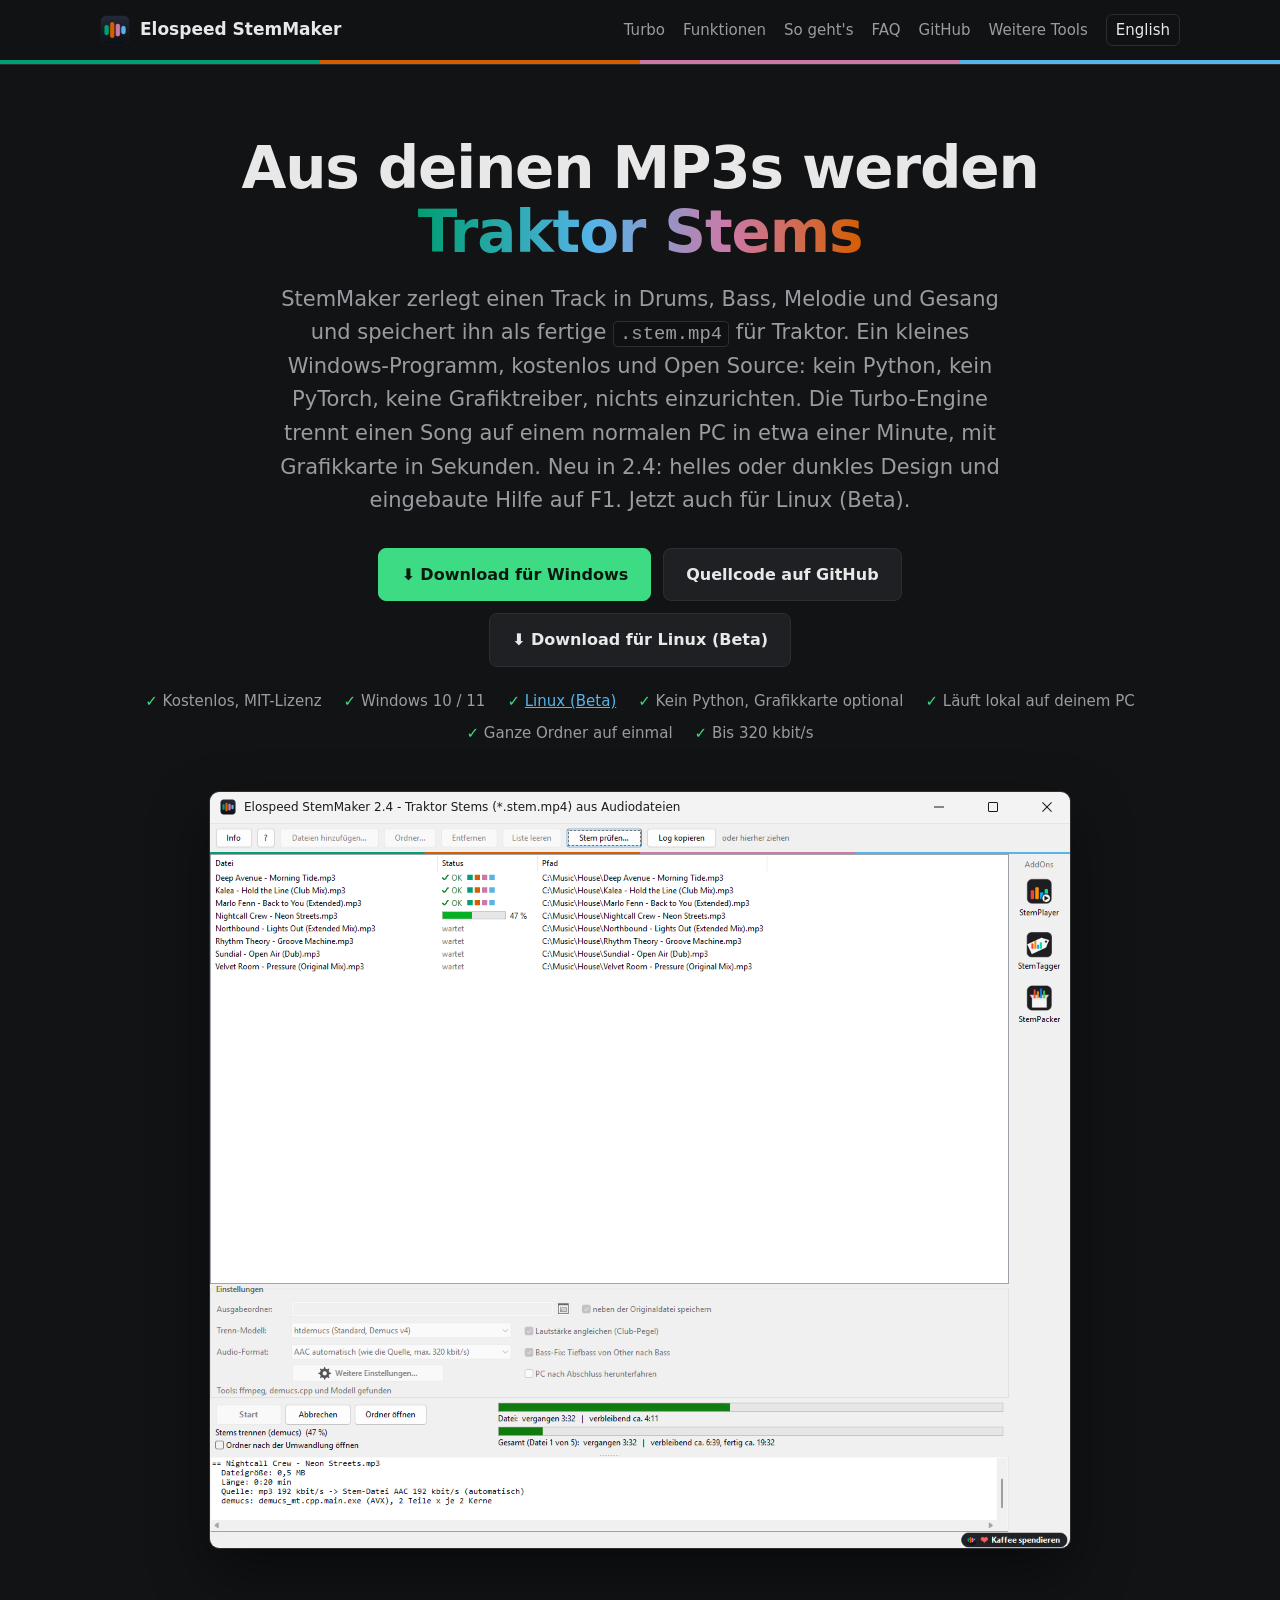
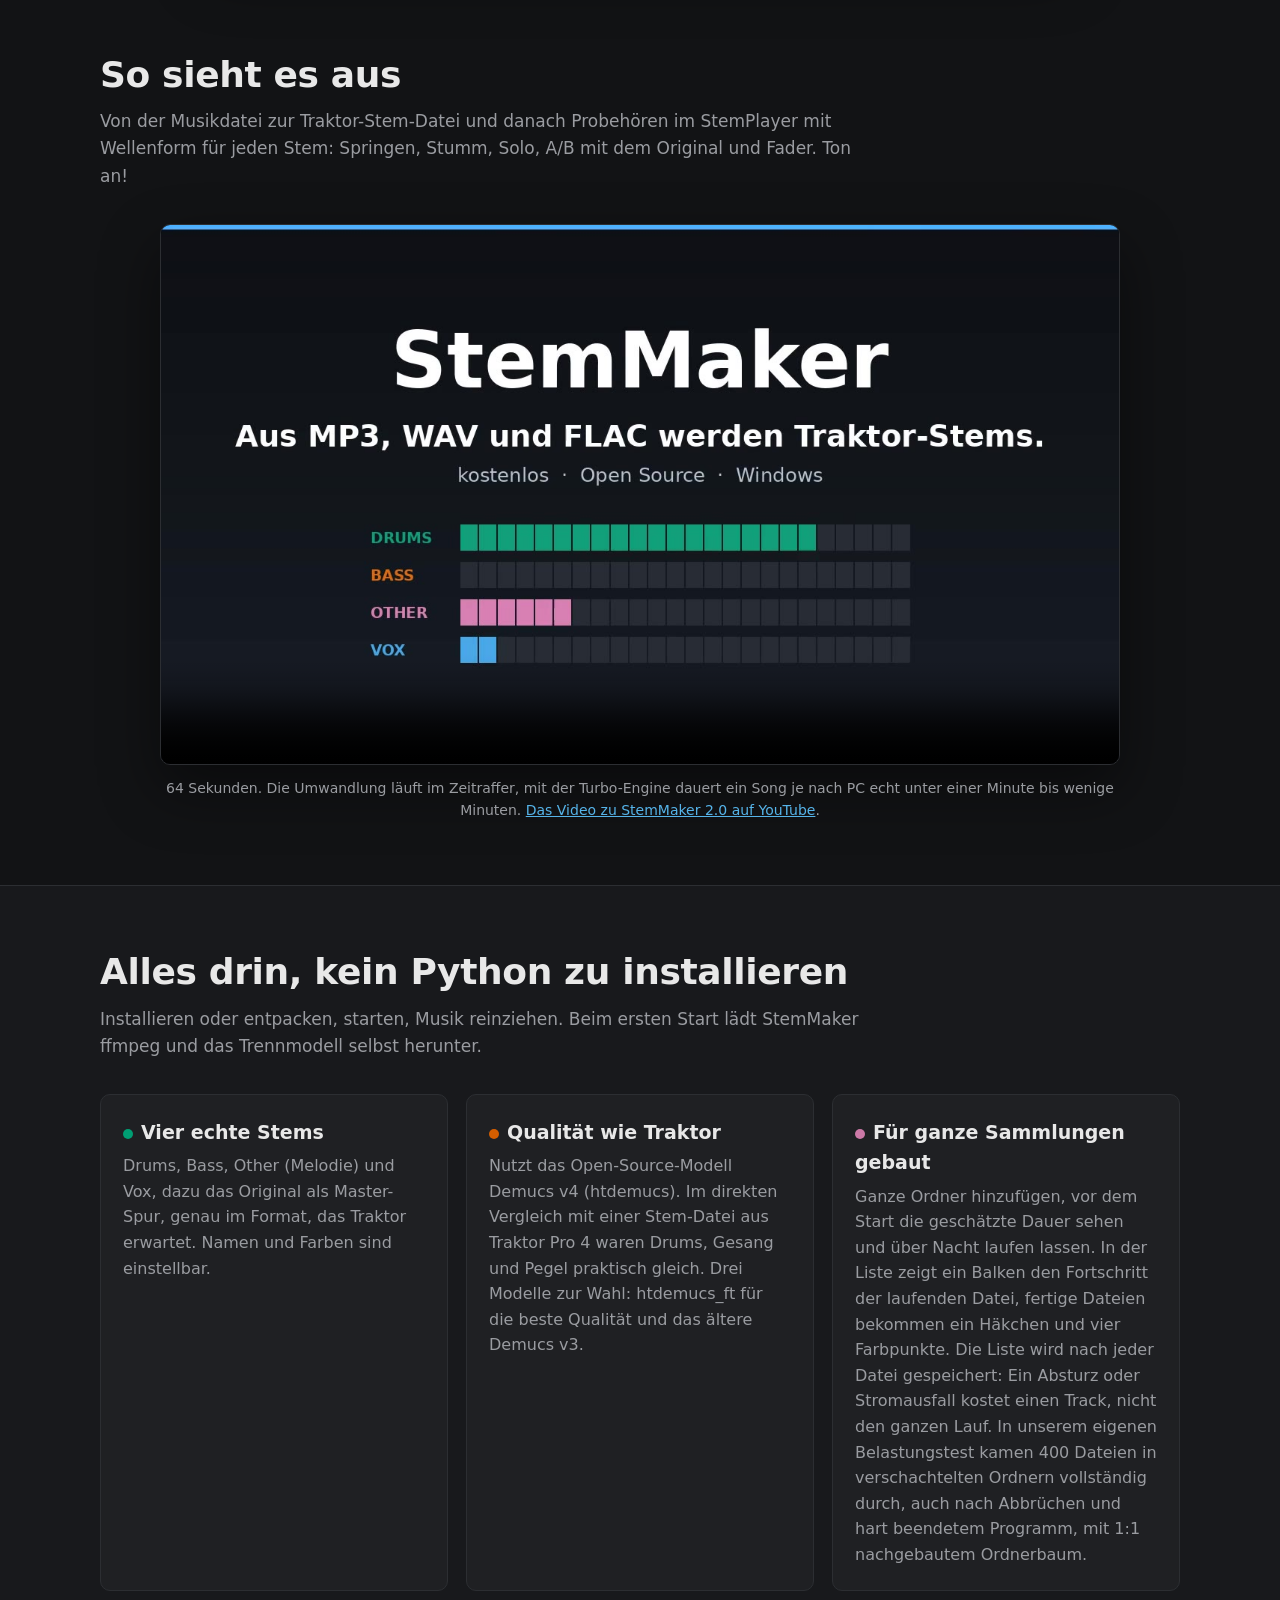
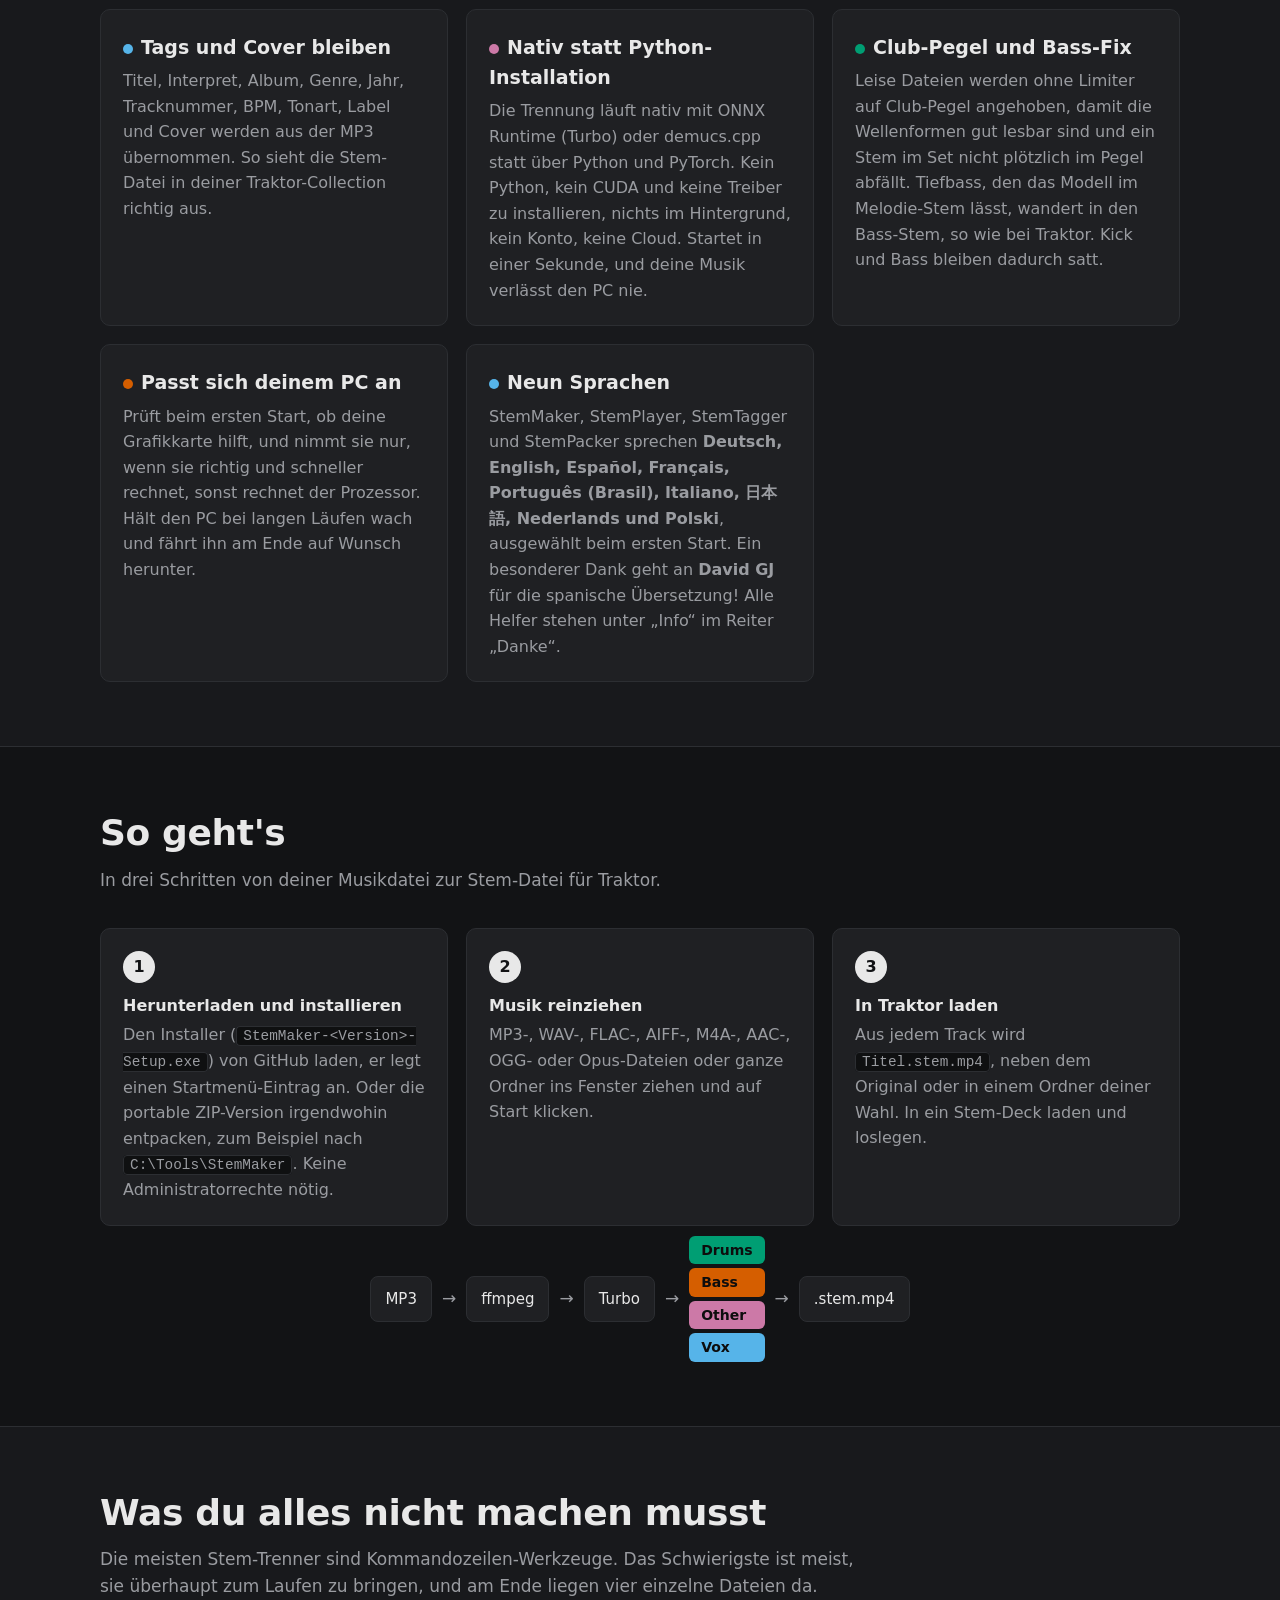
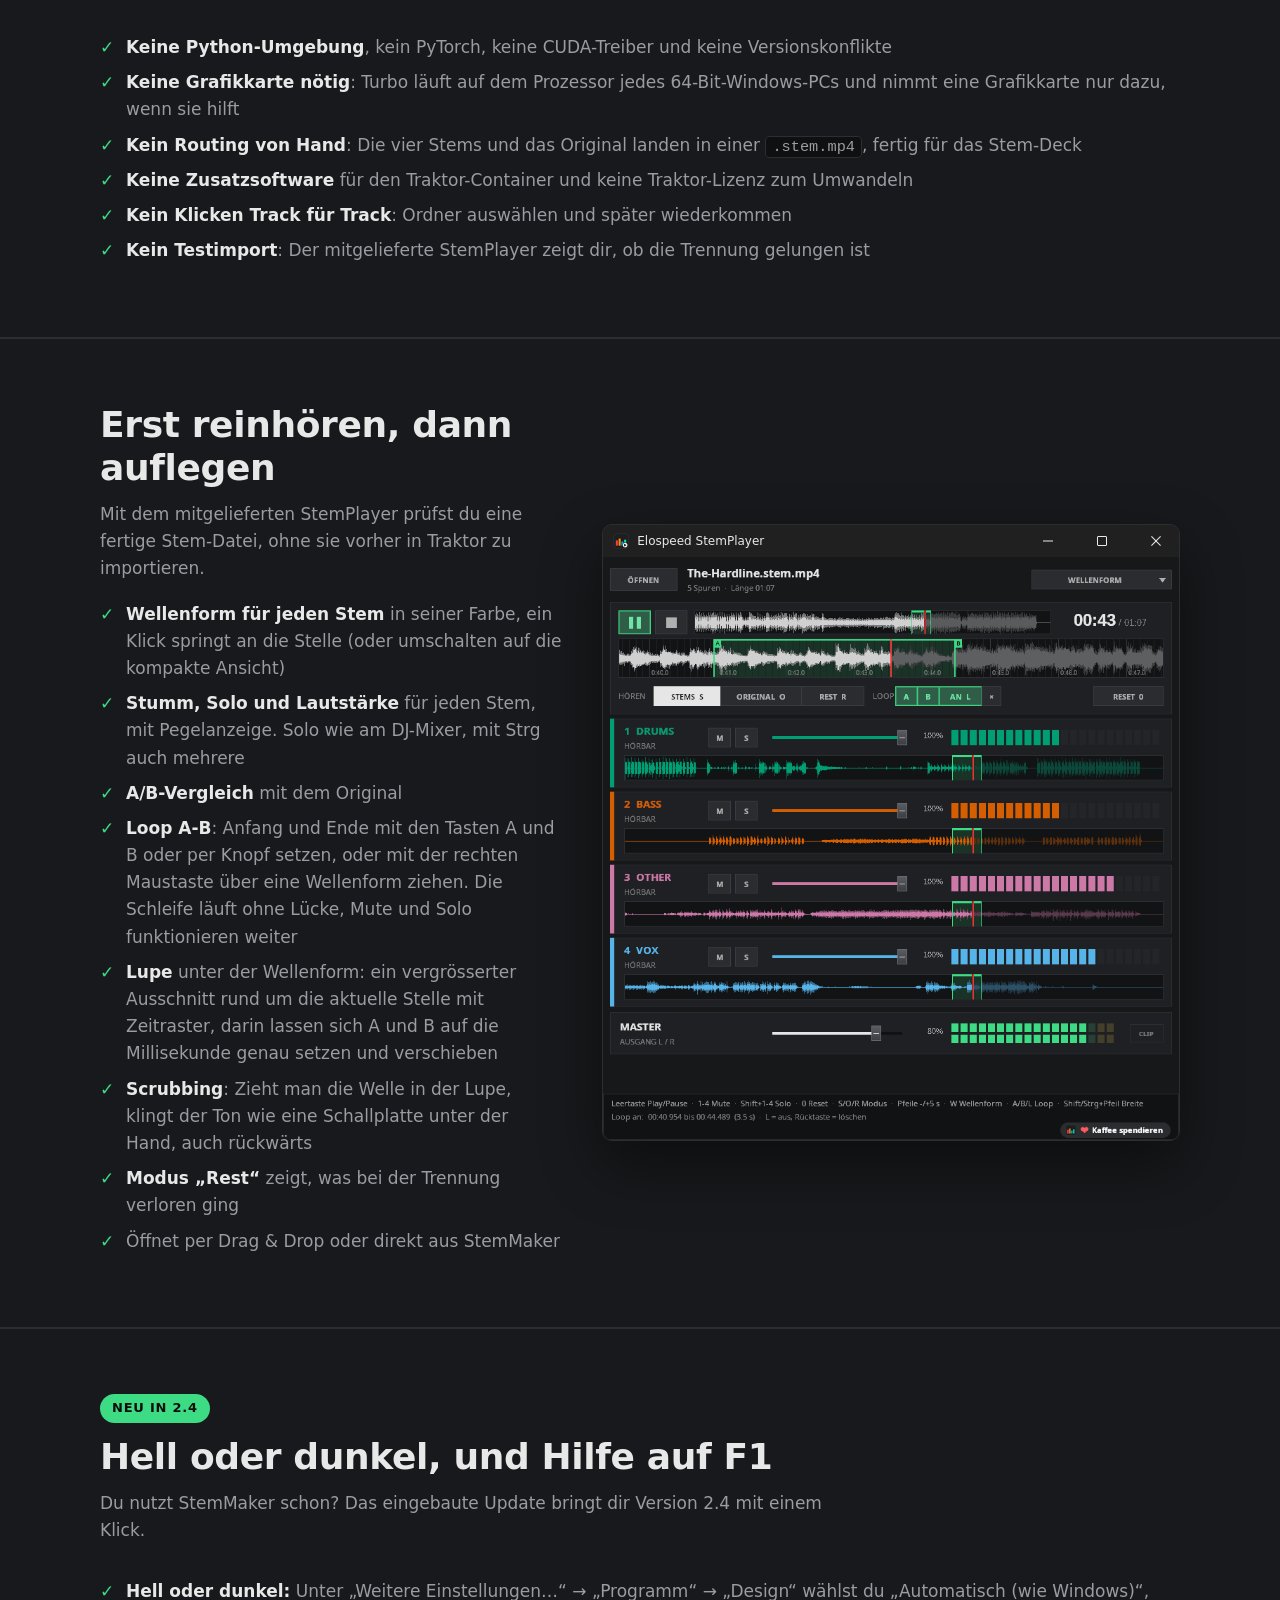
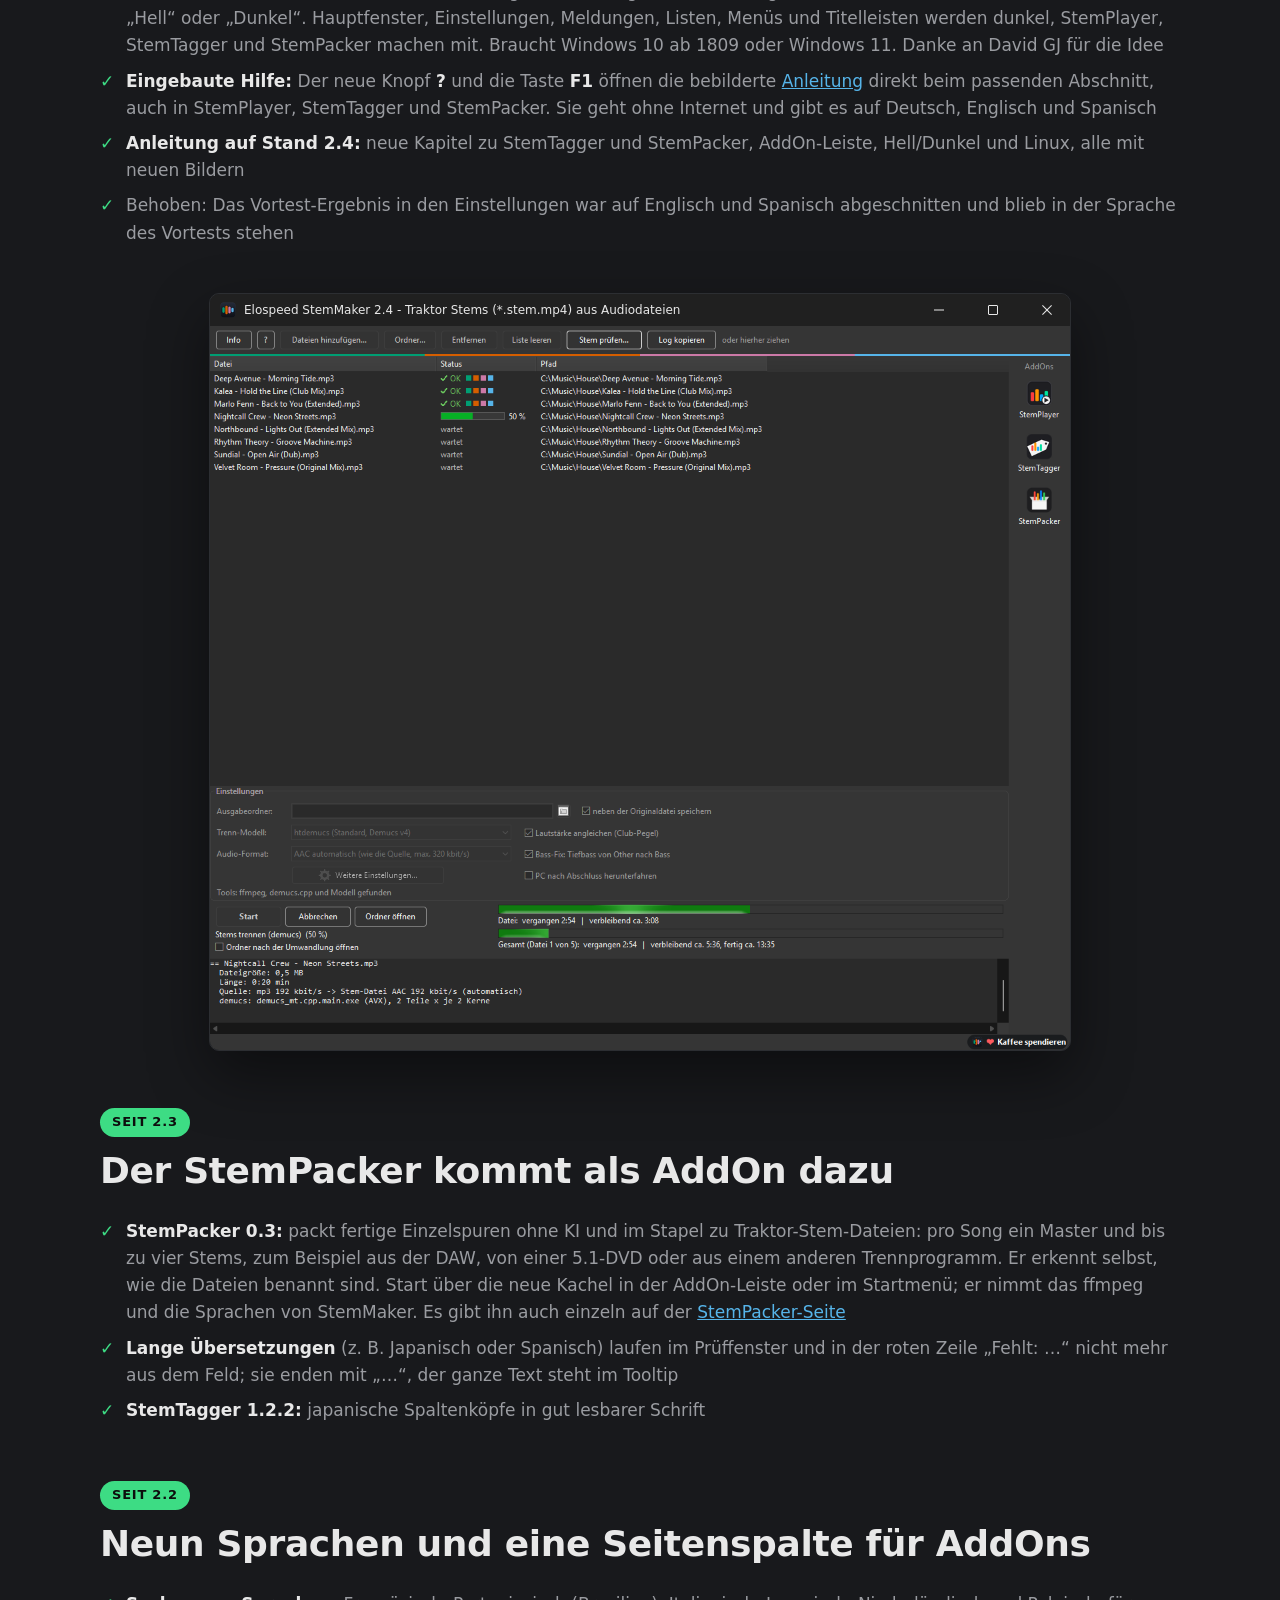
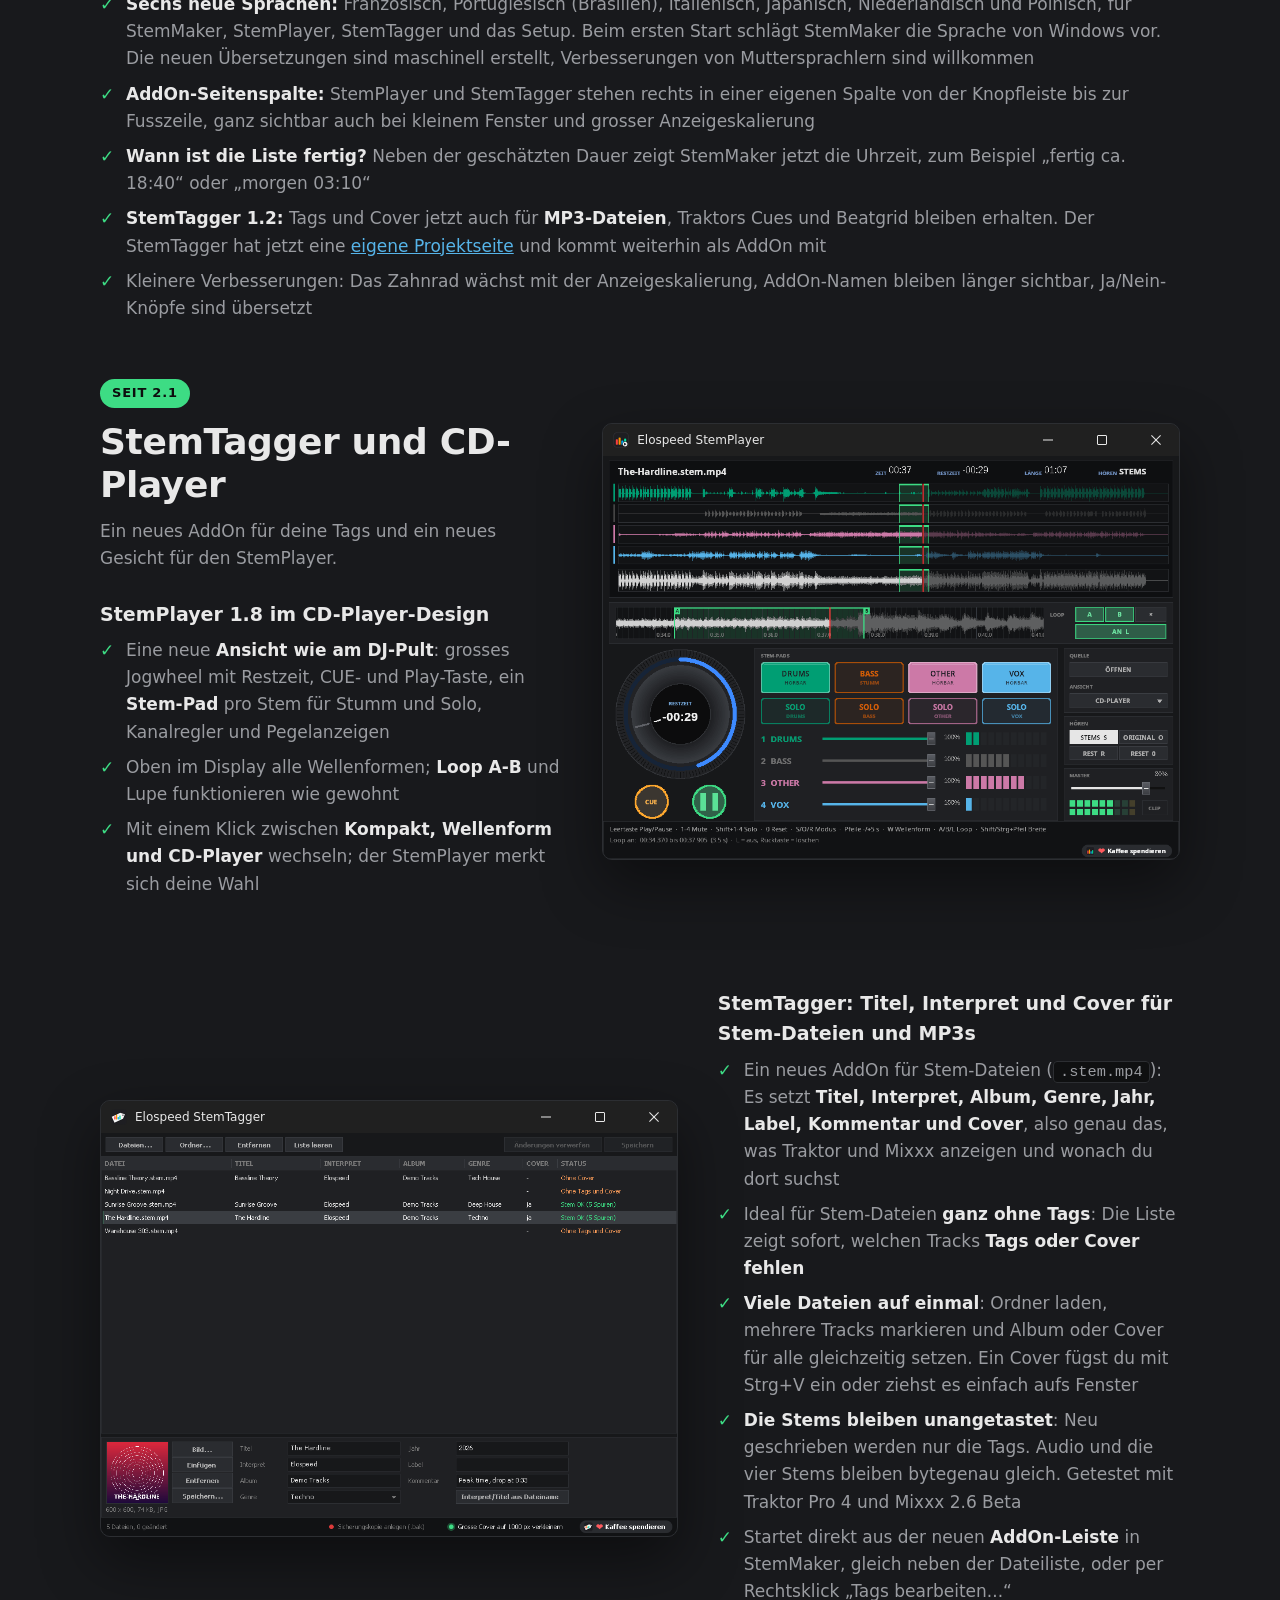
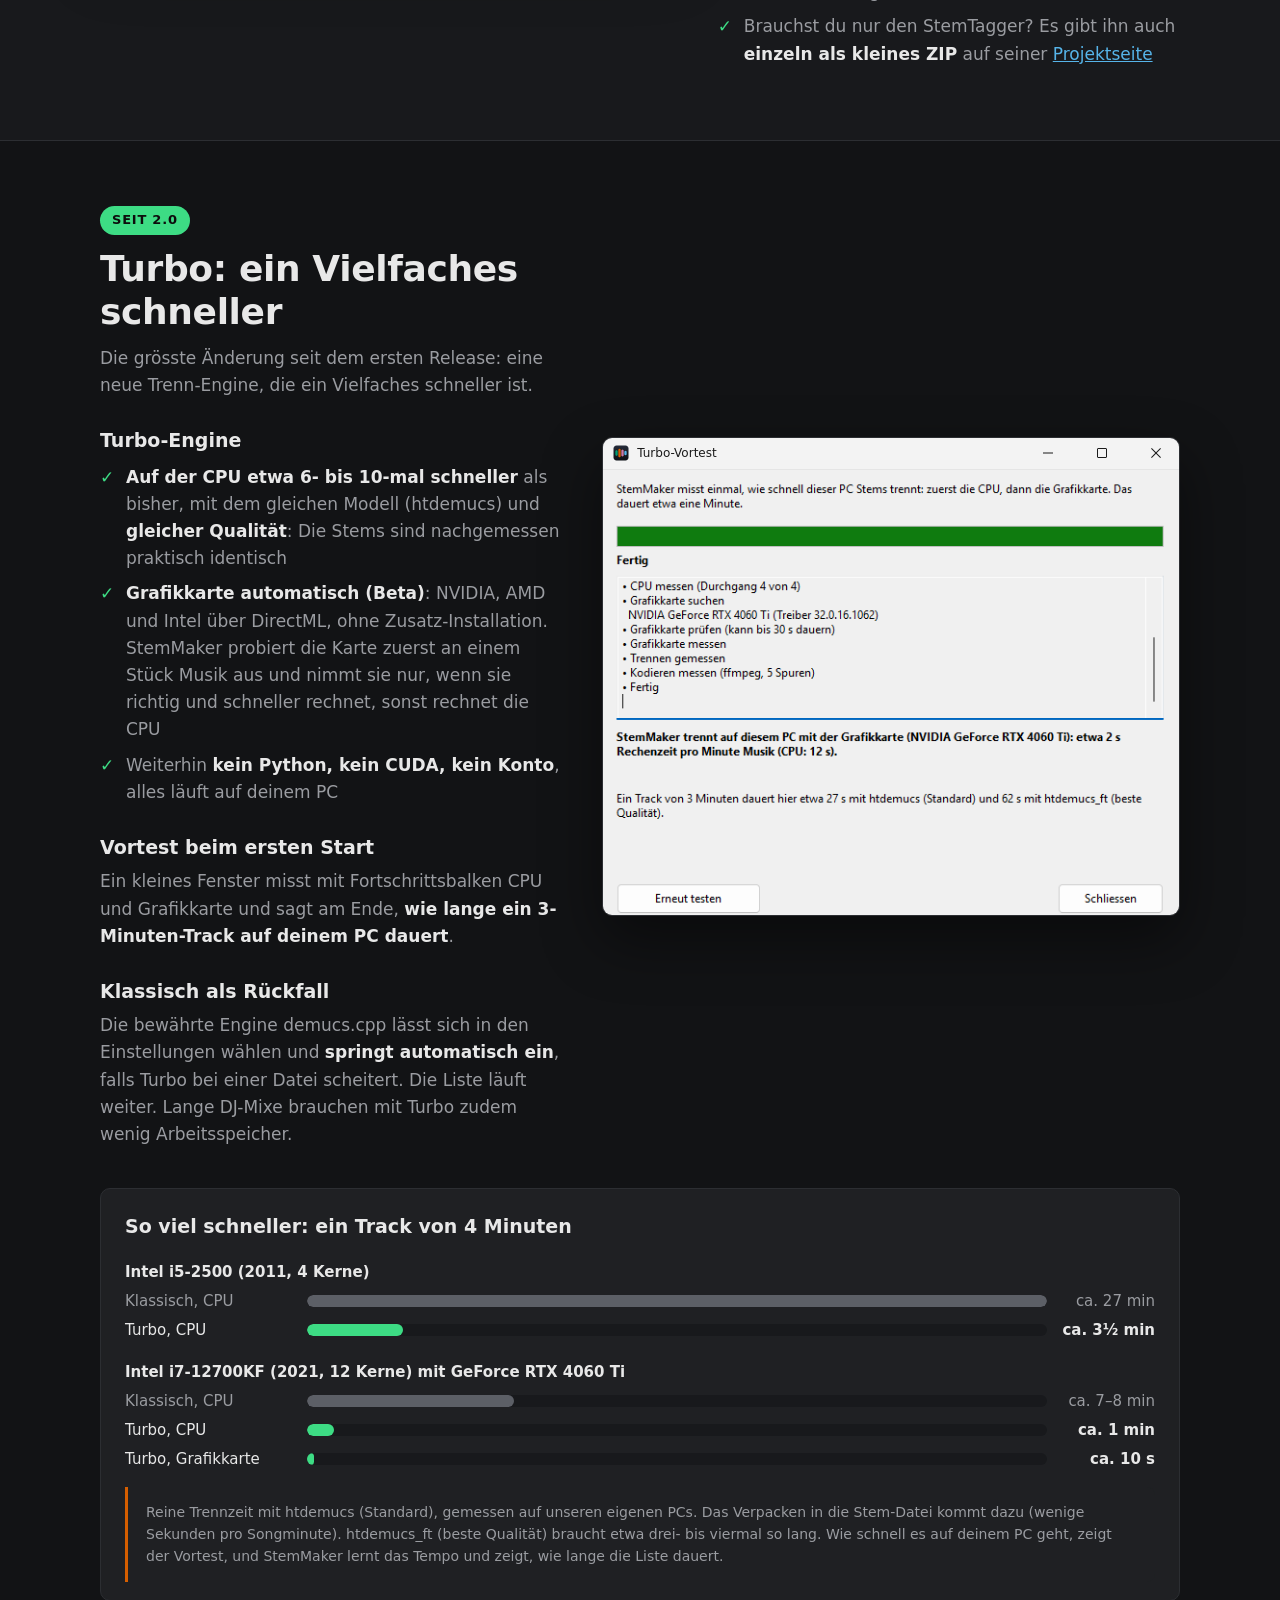
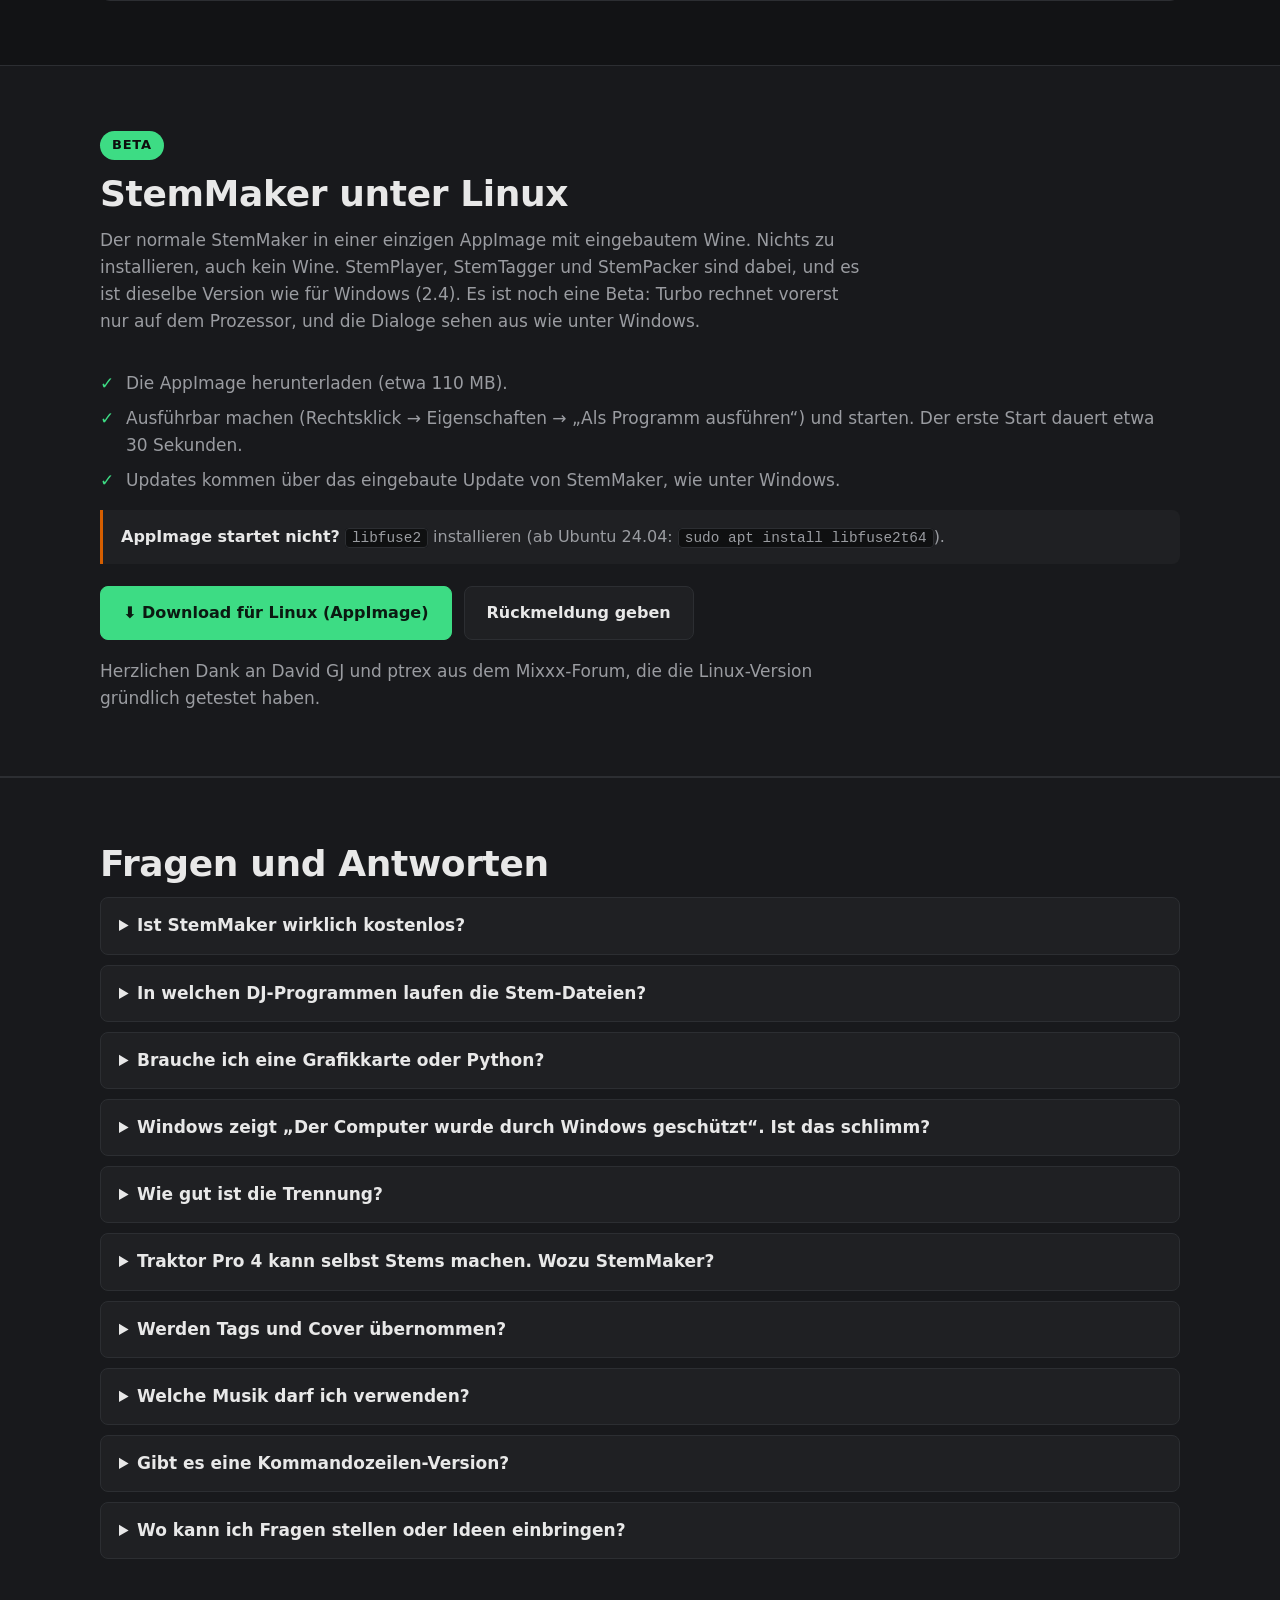
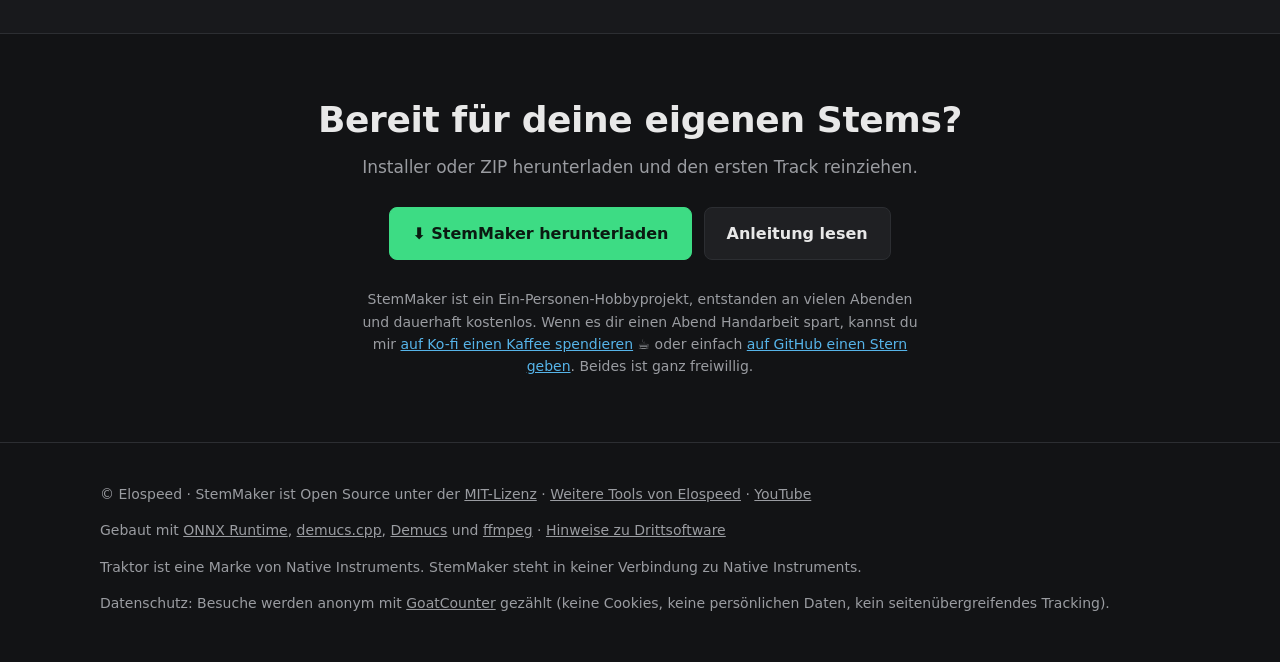
==== commit 2779c978: "Projektseite: anonyme Besucherzählung mit GoatCounter (EN/DE)" ====
--- a/site/de/index.html
+++ b/site/de/index.html
@@ -407,8 +407,10 @@
     <div>© Elospeed · StemMaker ist Open Source unter der <a href="https://github.com/Elospeed/StemMaker/blob/main/LICENSE">MIT-Lizenz</a> · <a href="https://elospeed.github.io/de/">Weitere Tools von Elospeed</a> · <a href="https://www.youtube.com/@elospeed">YouTube</a></div>
     <div>Gebaut mit <a href="https://onnxruntime.ai">ONNX Runtime</a>, <a href="https://github.com/sevagh/demucs.cpp">demucs.cpp</a>, <a href="https://github.com/facebookresearch/demucs">Demucs</a> und <a href="https://ffmpeg.org">ffmpeg</a> · <a href="https://github.com/Elospeed/StemMaker/blob/main/THIRD-PARTY-NOTICES.md">Hinweise zu Drittsoftware</a></div>
     <div>Traktor ist eine Marke von Native Instruments. StemMaker steht in keiner Verbindung zu Native Instruments.</div>
+    <div>Datenschutz: Besuche werden anonym mit <a href="https://www.goatcounter.com/help/privacy">GoatCounter</a> gezählt (keine Cookies, keine persönlichen Daten, kein seitenübergreifendes Tracking).</div>
   </div>
 </footer>
 
+<script data-goatcounter="https://elospeed.goatcounter.com/count" async src="https://gc.zgo.at/count.js"></script>
 </body>
 </html>
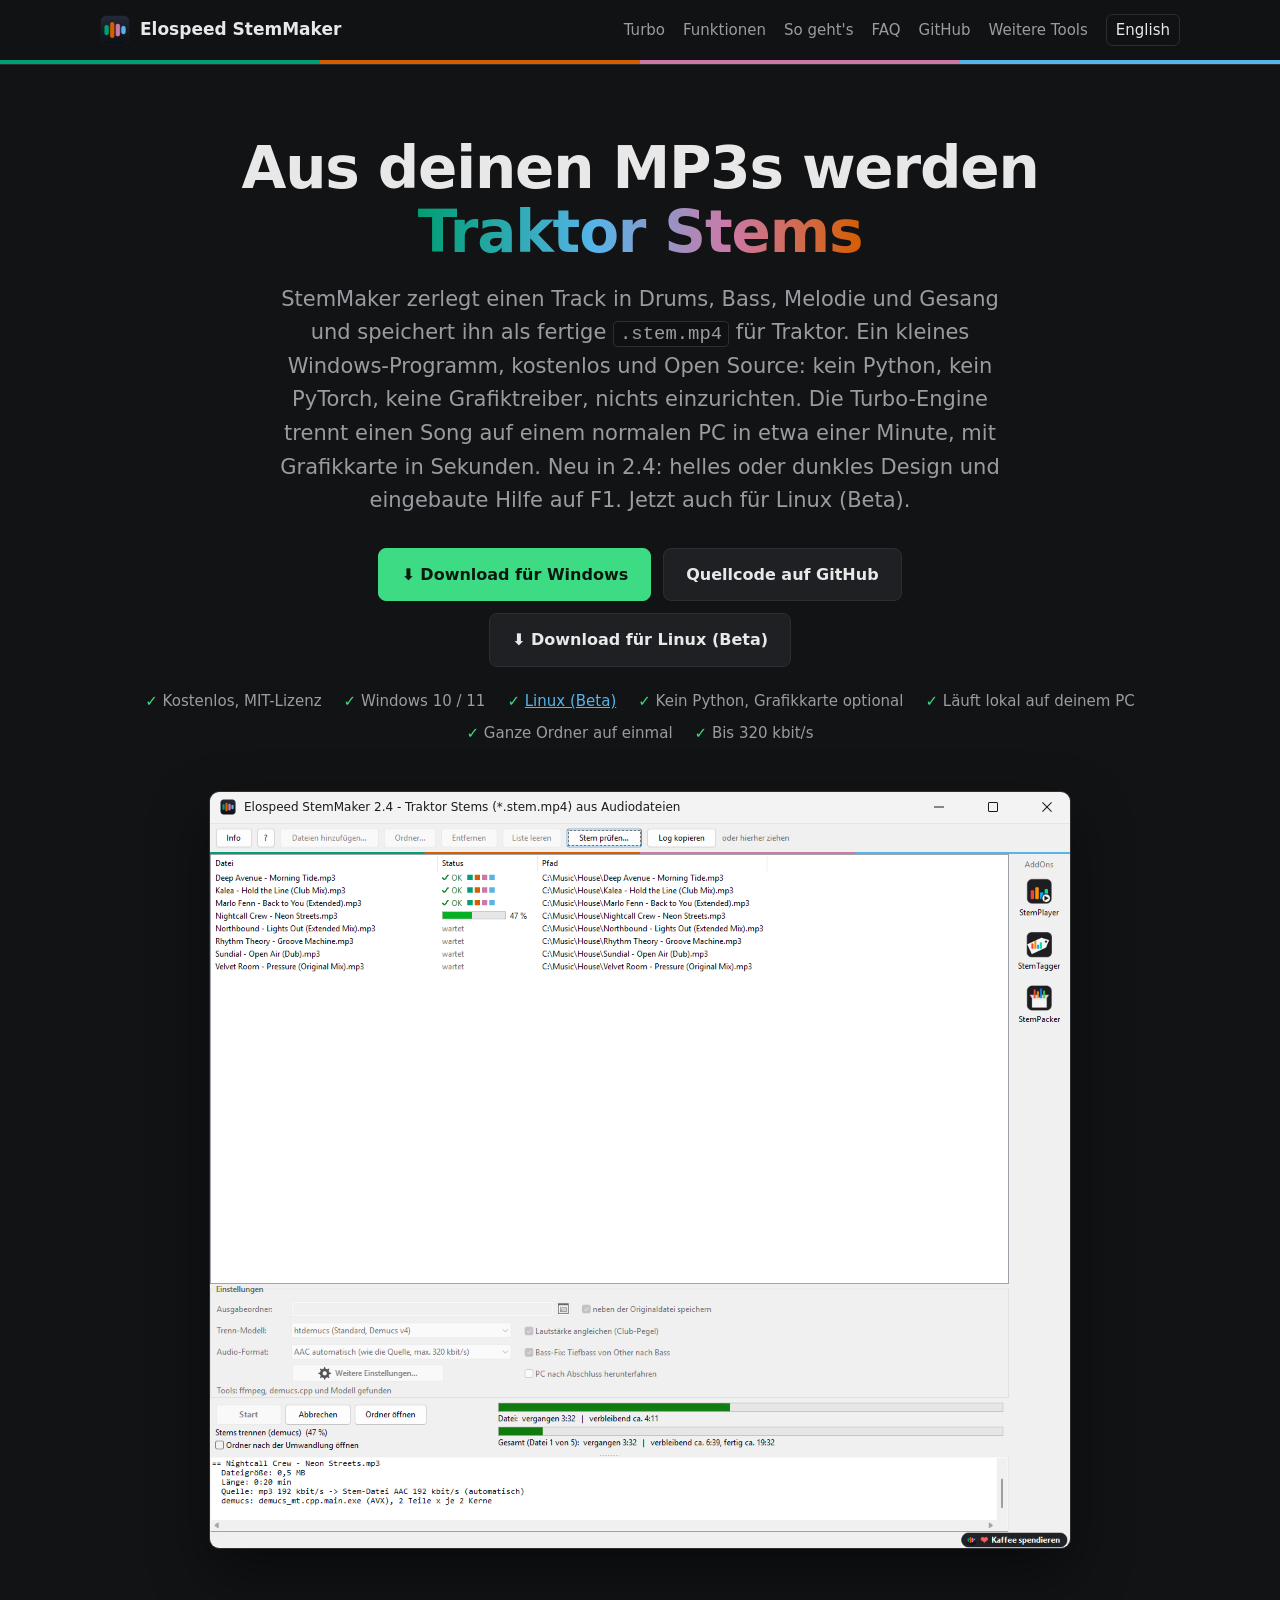
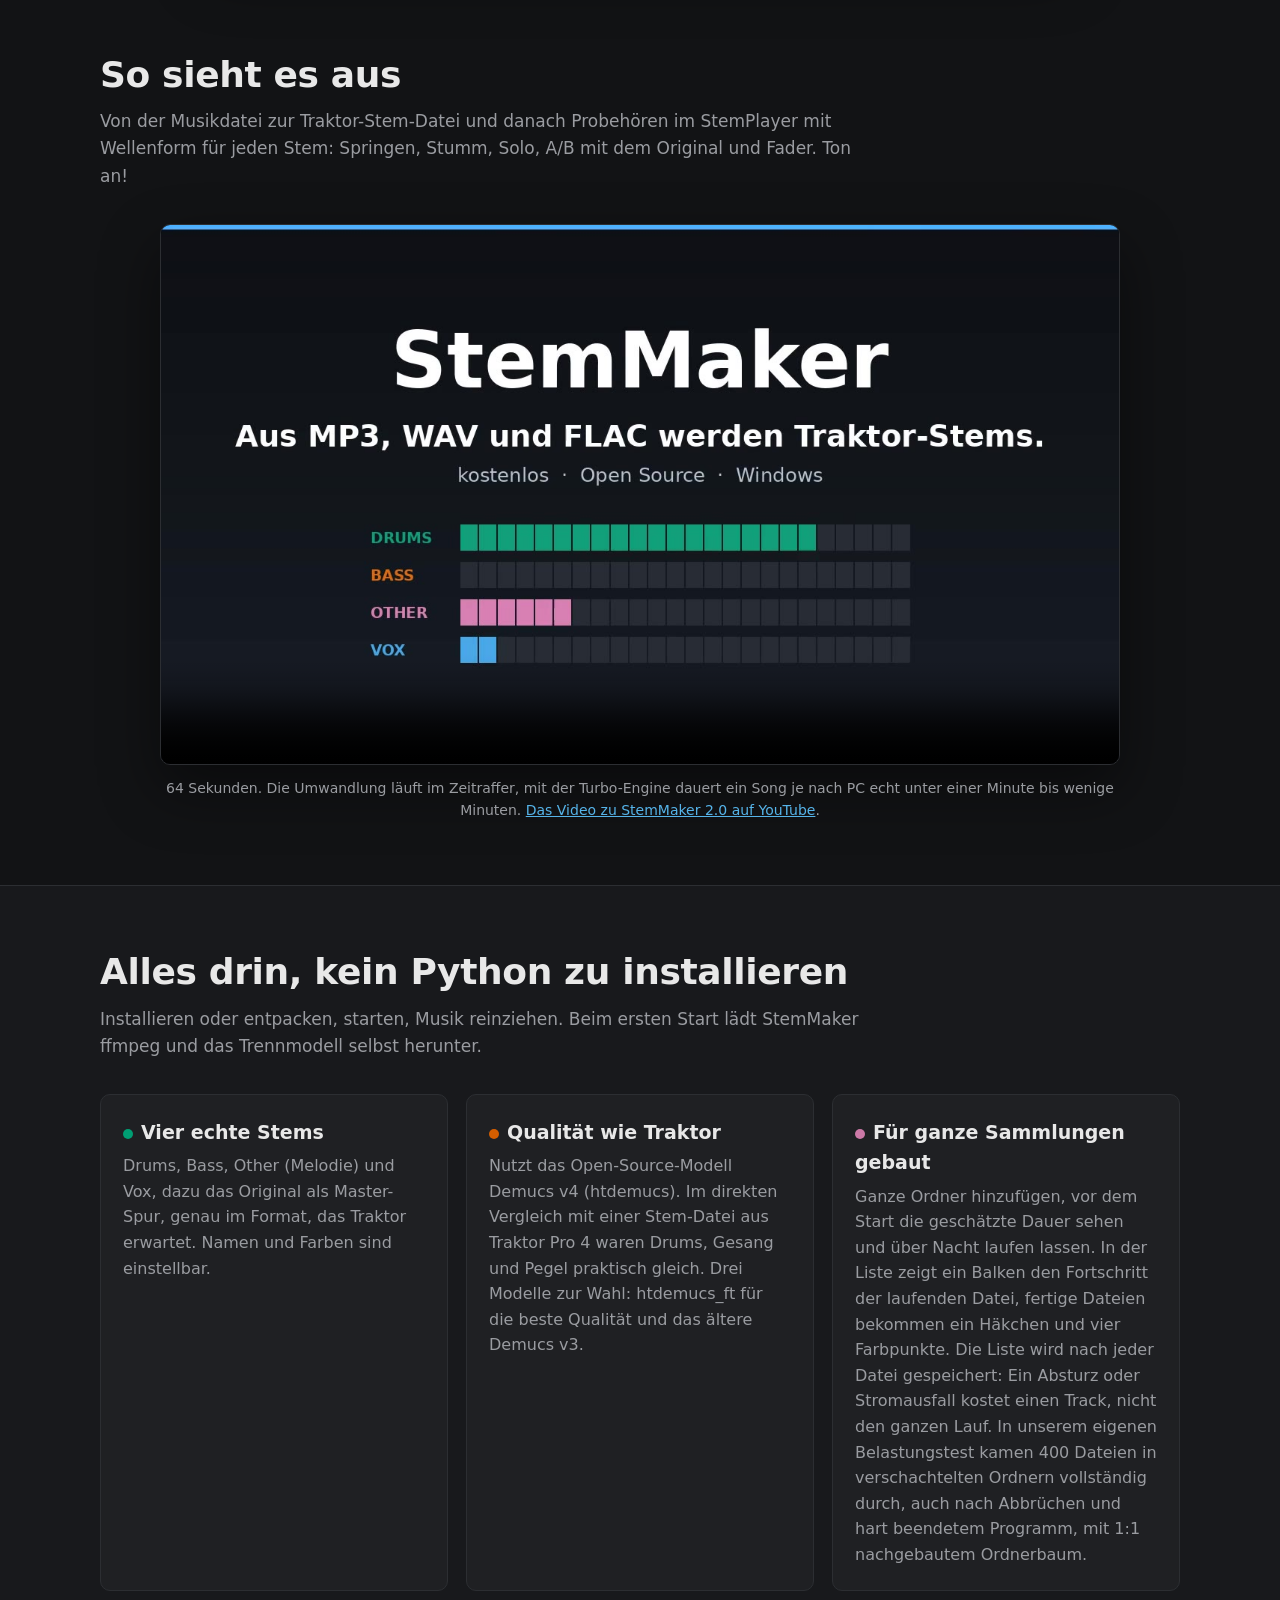
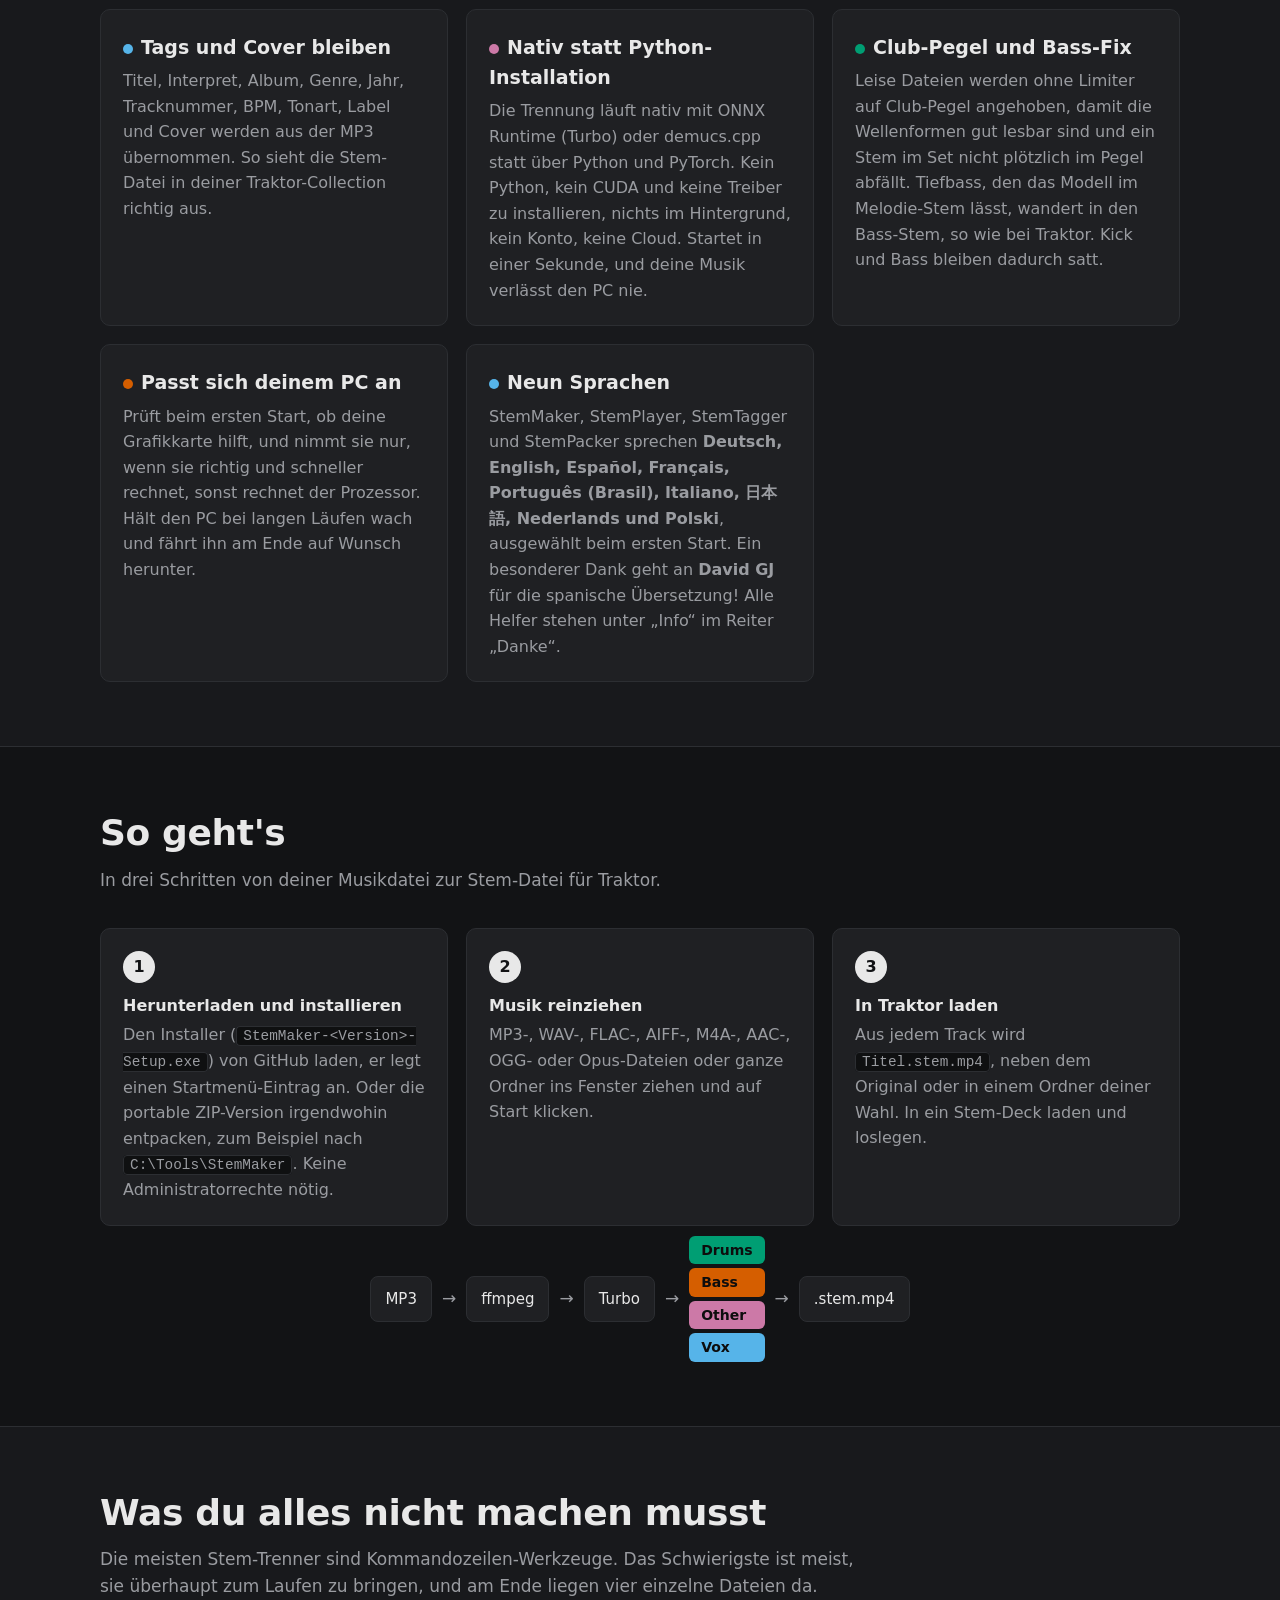
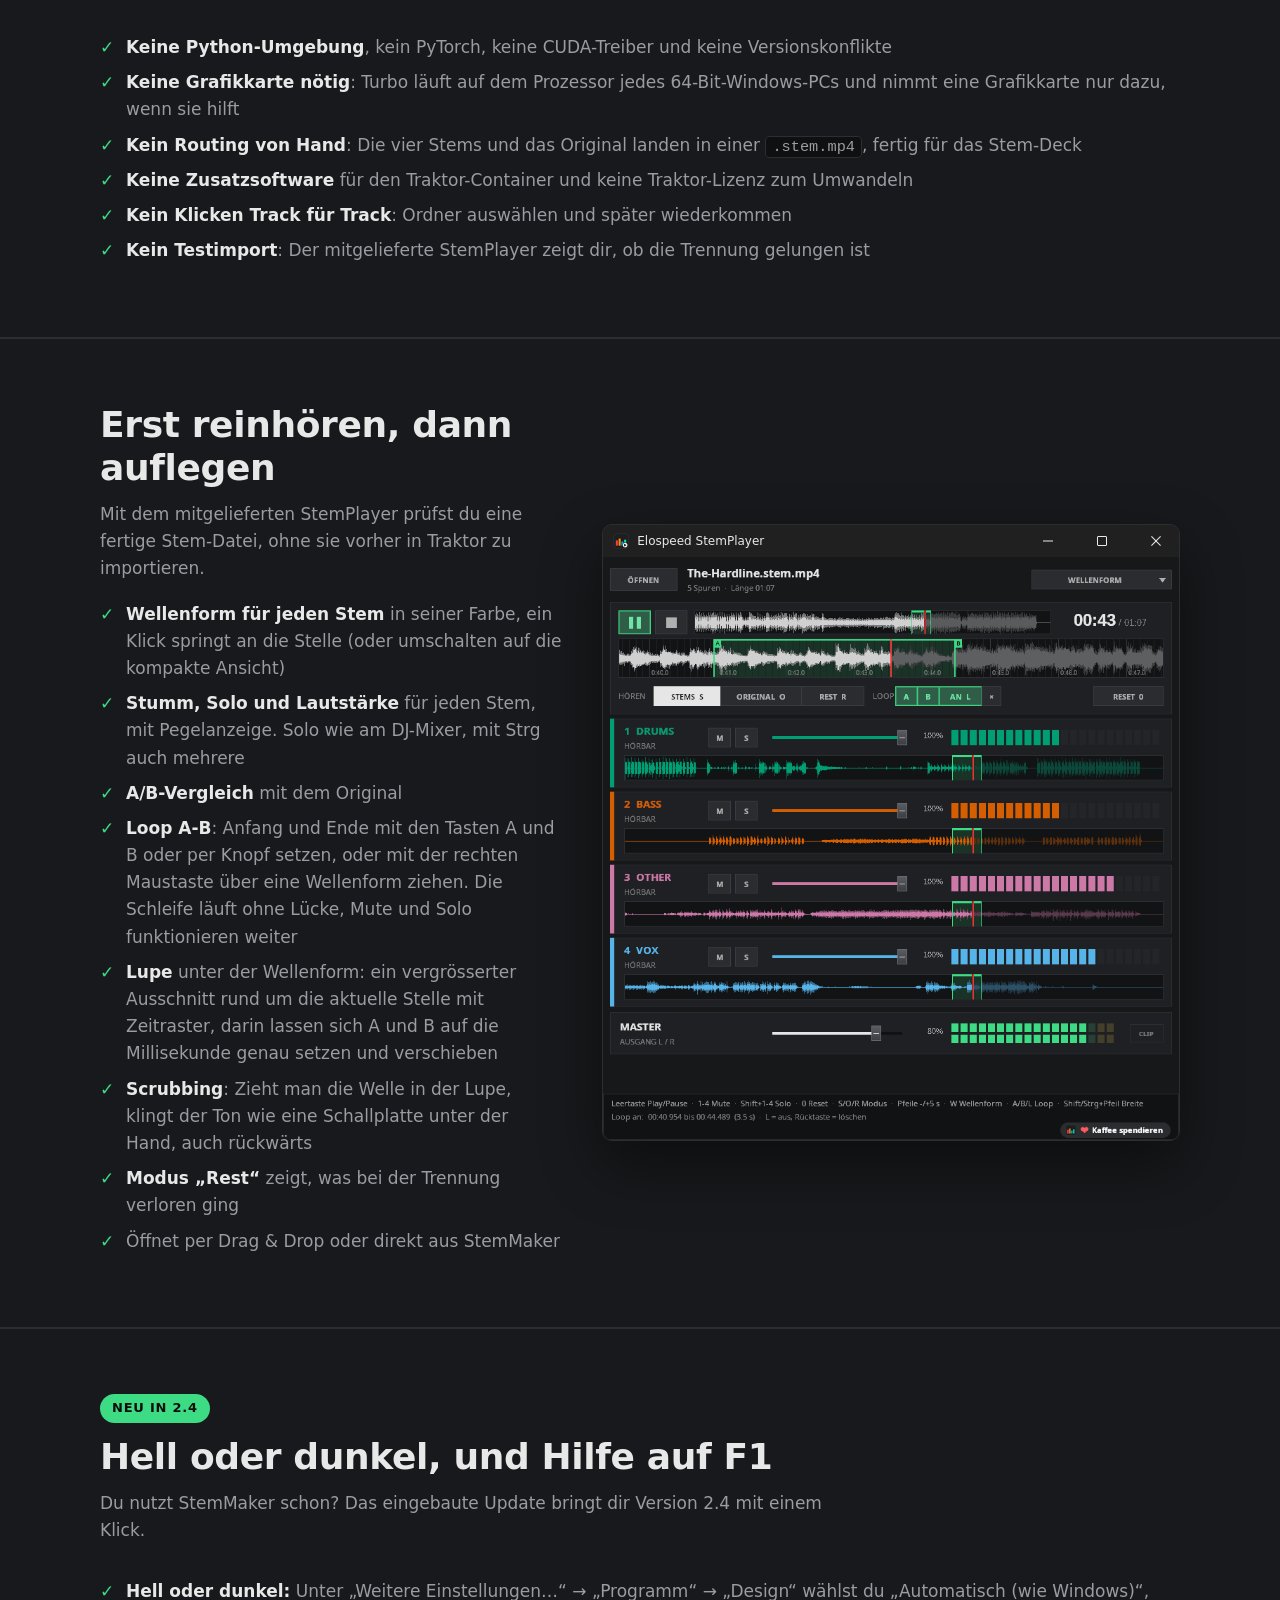
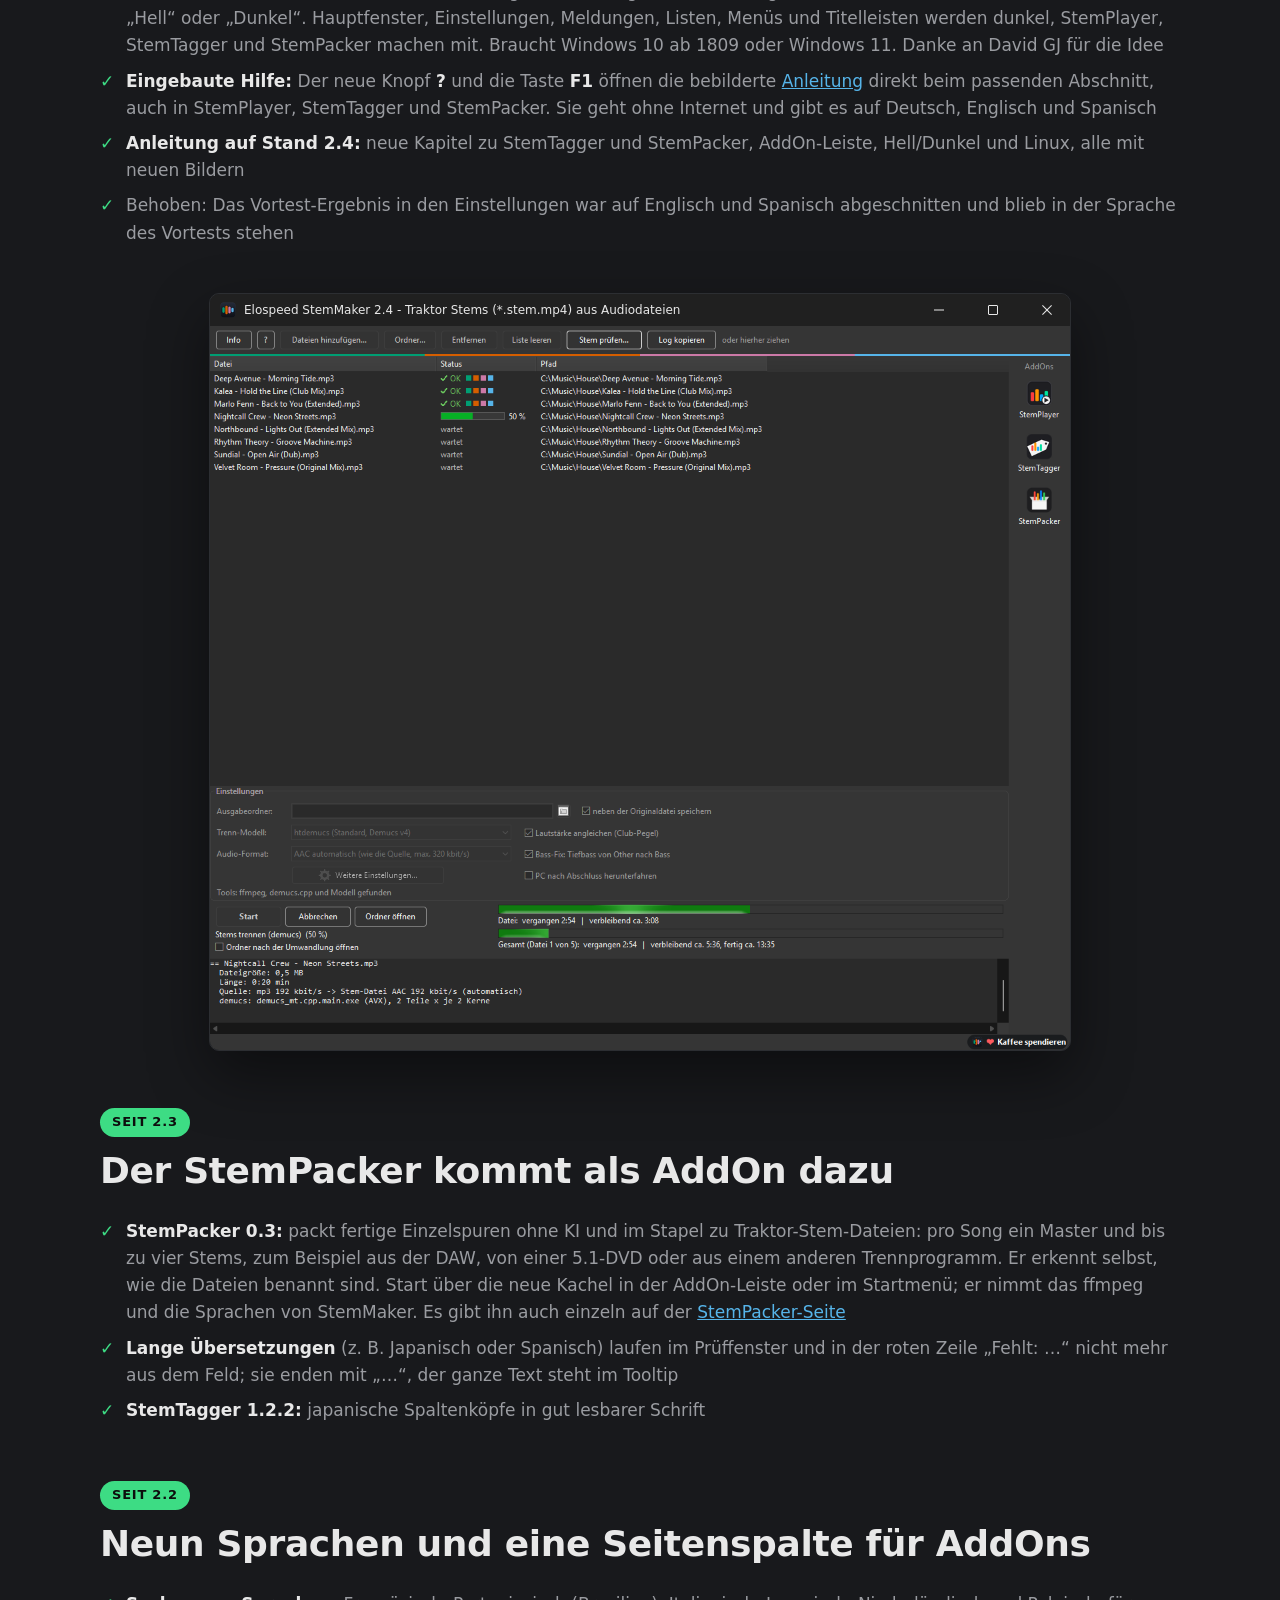
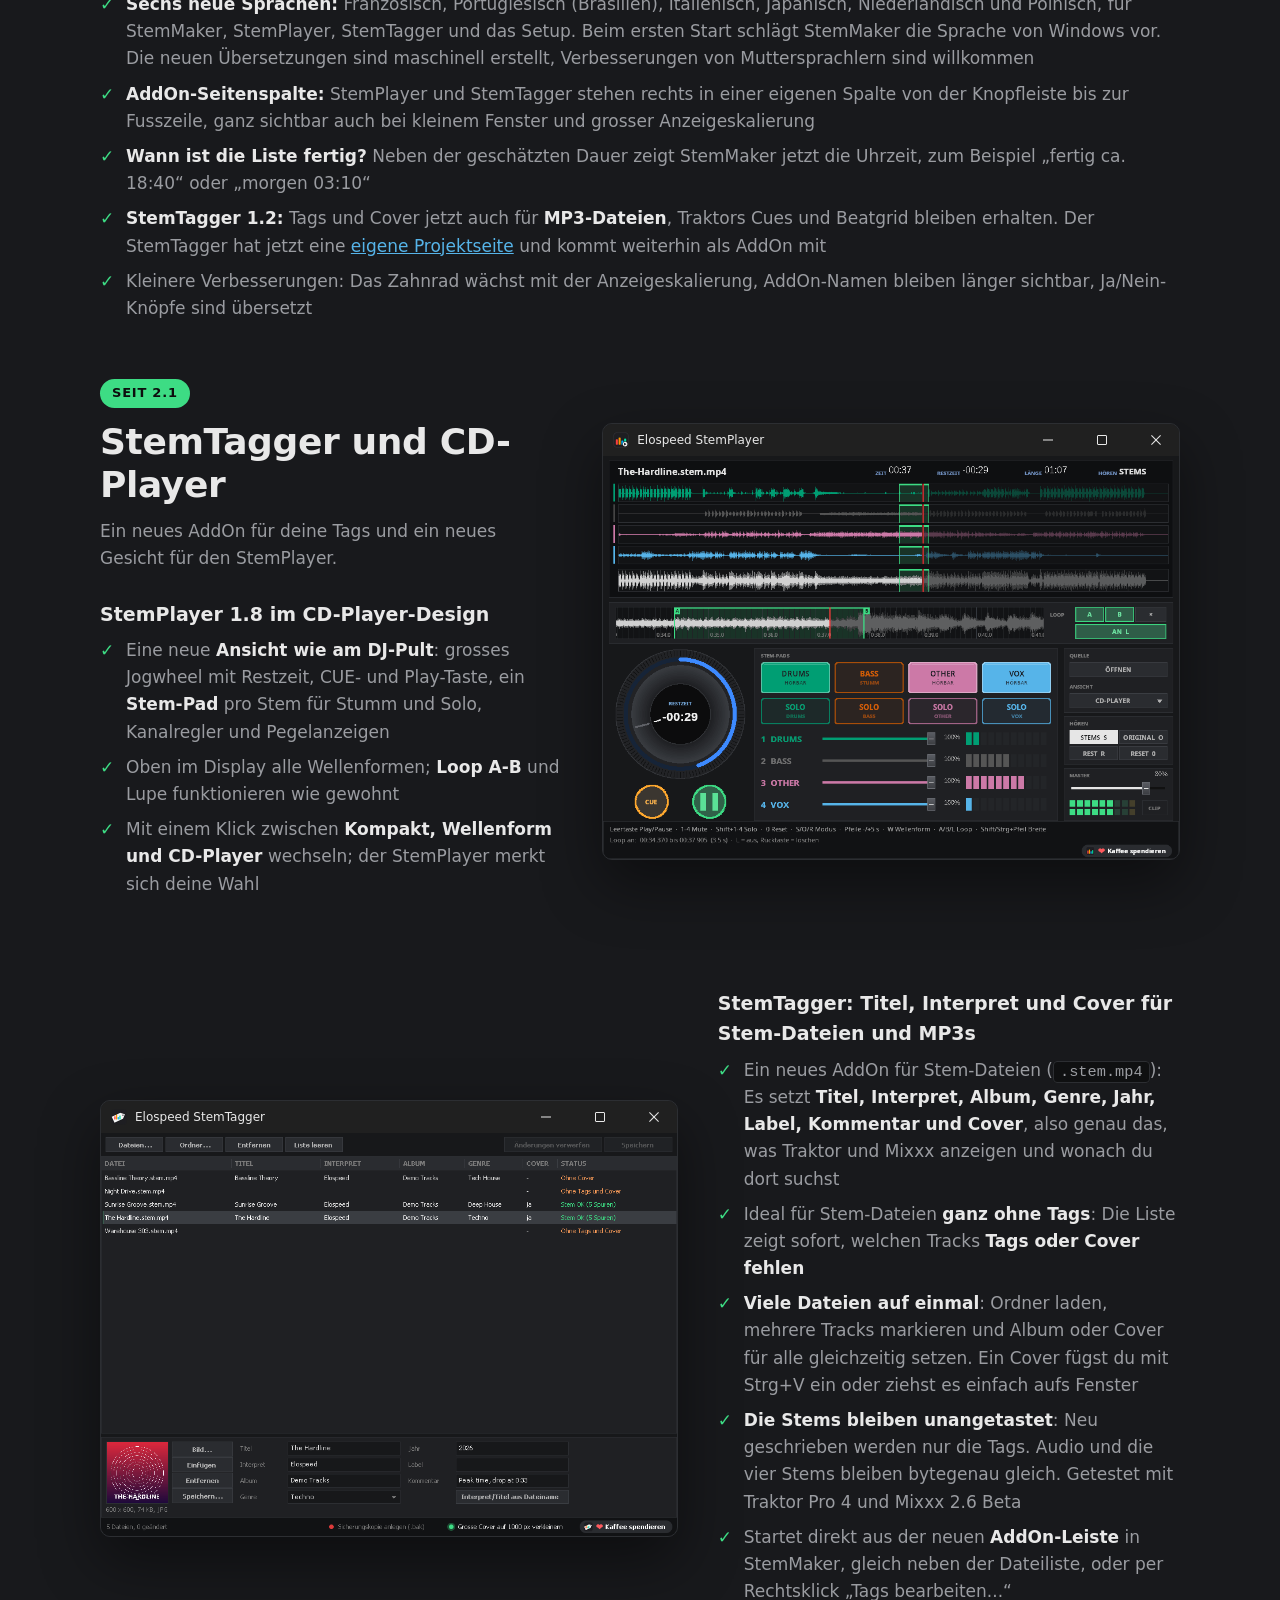
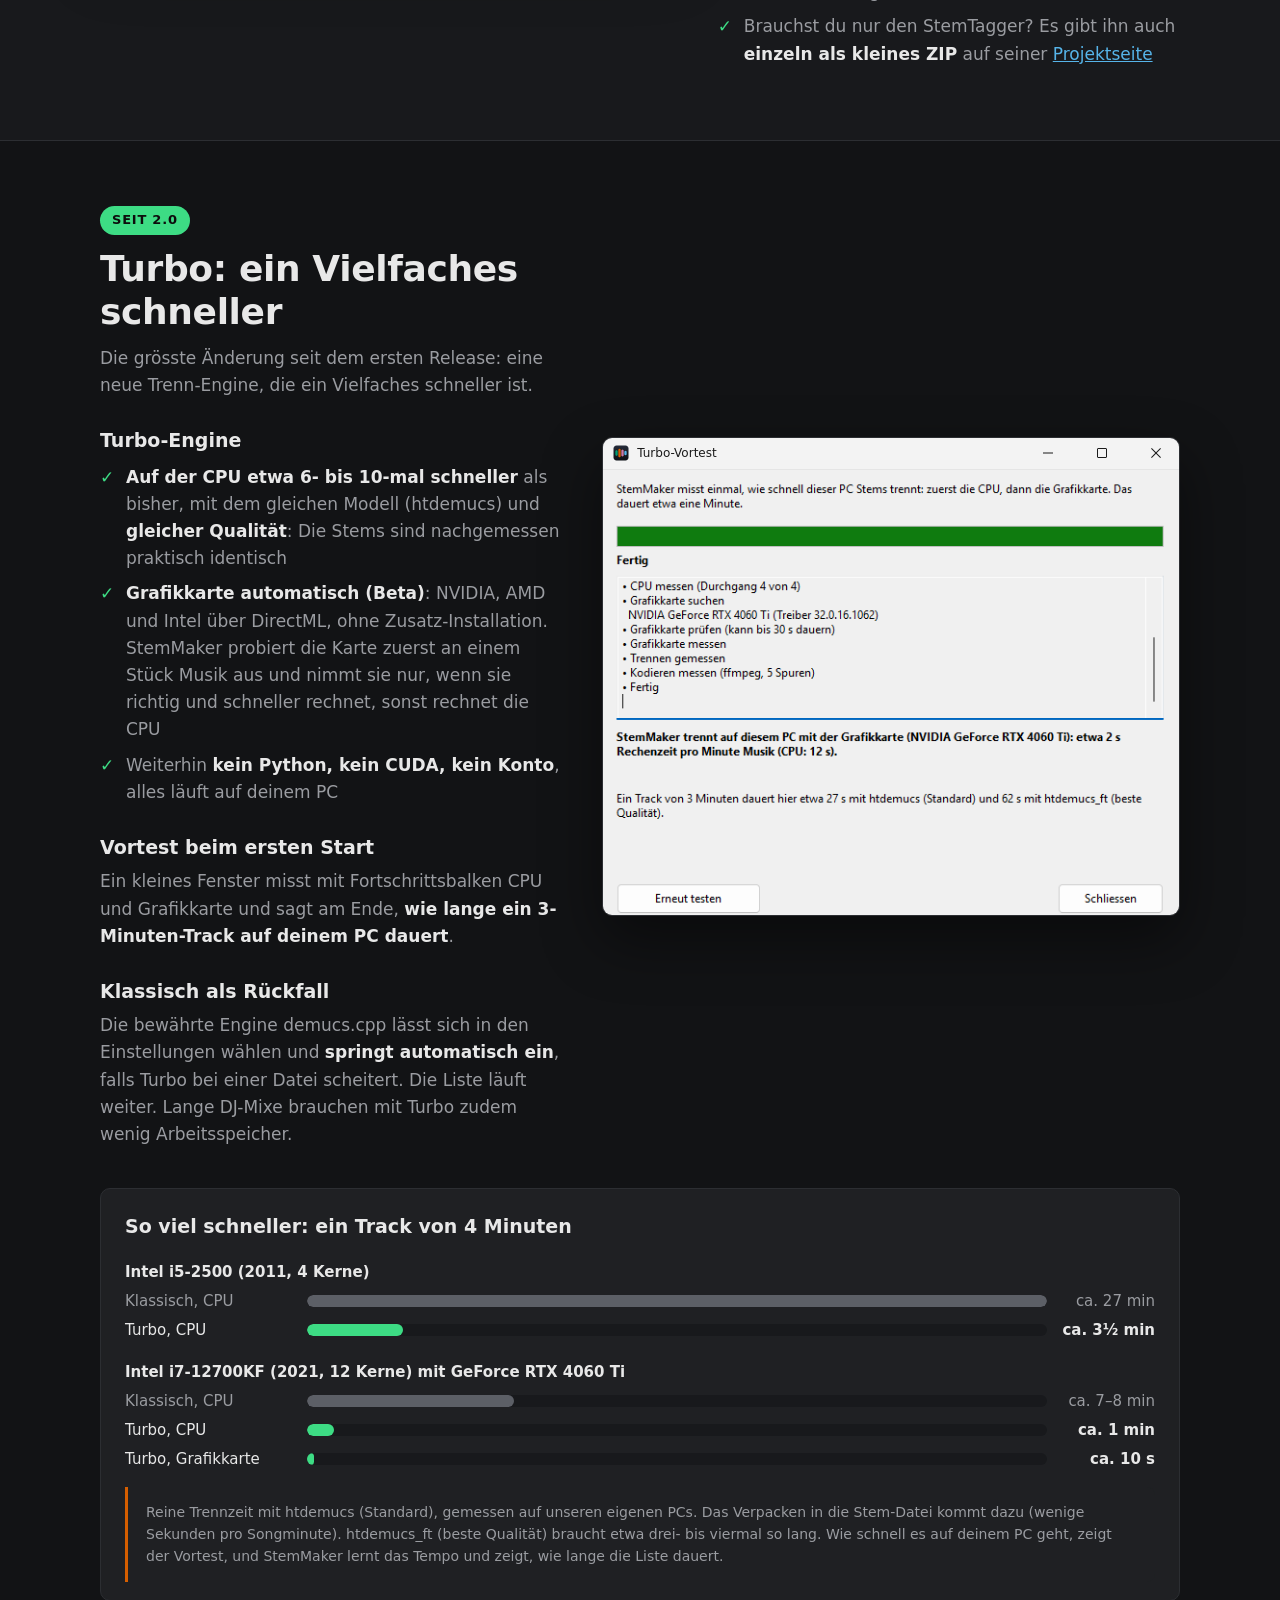
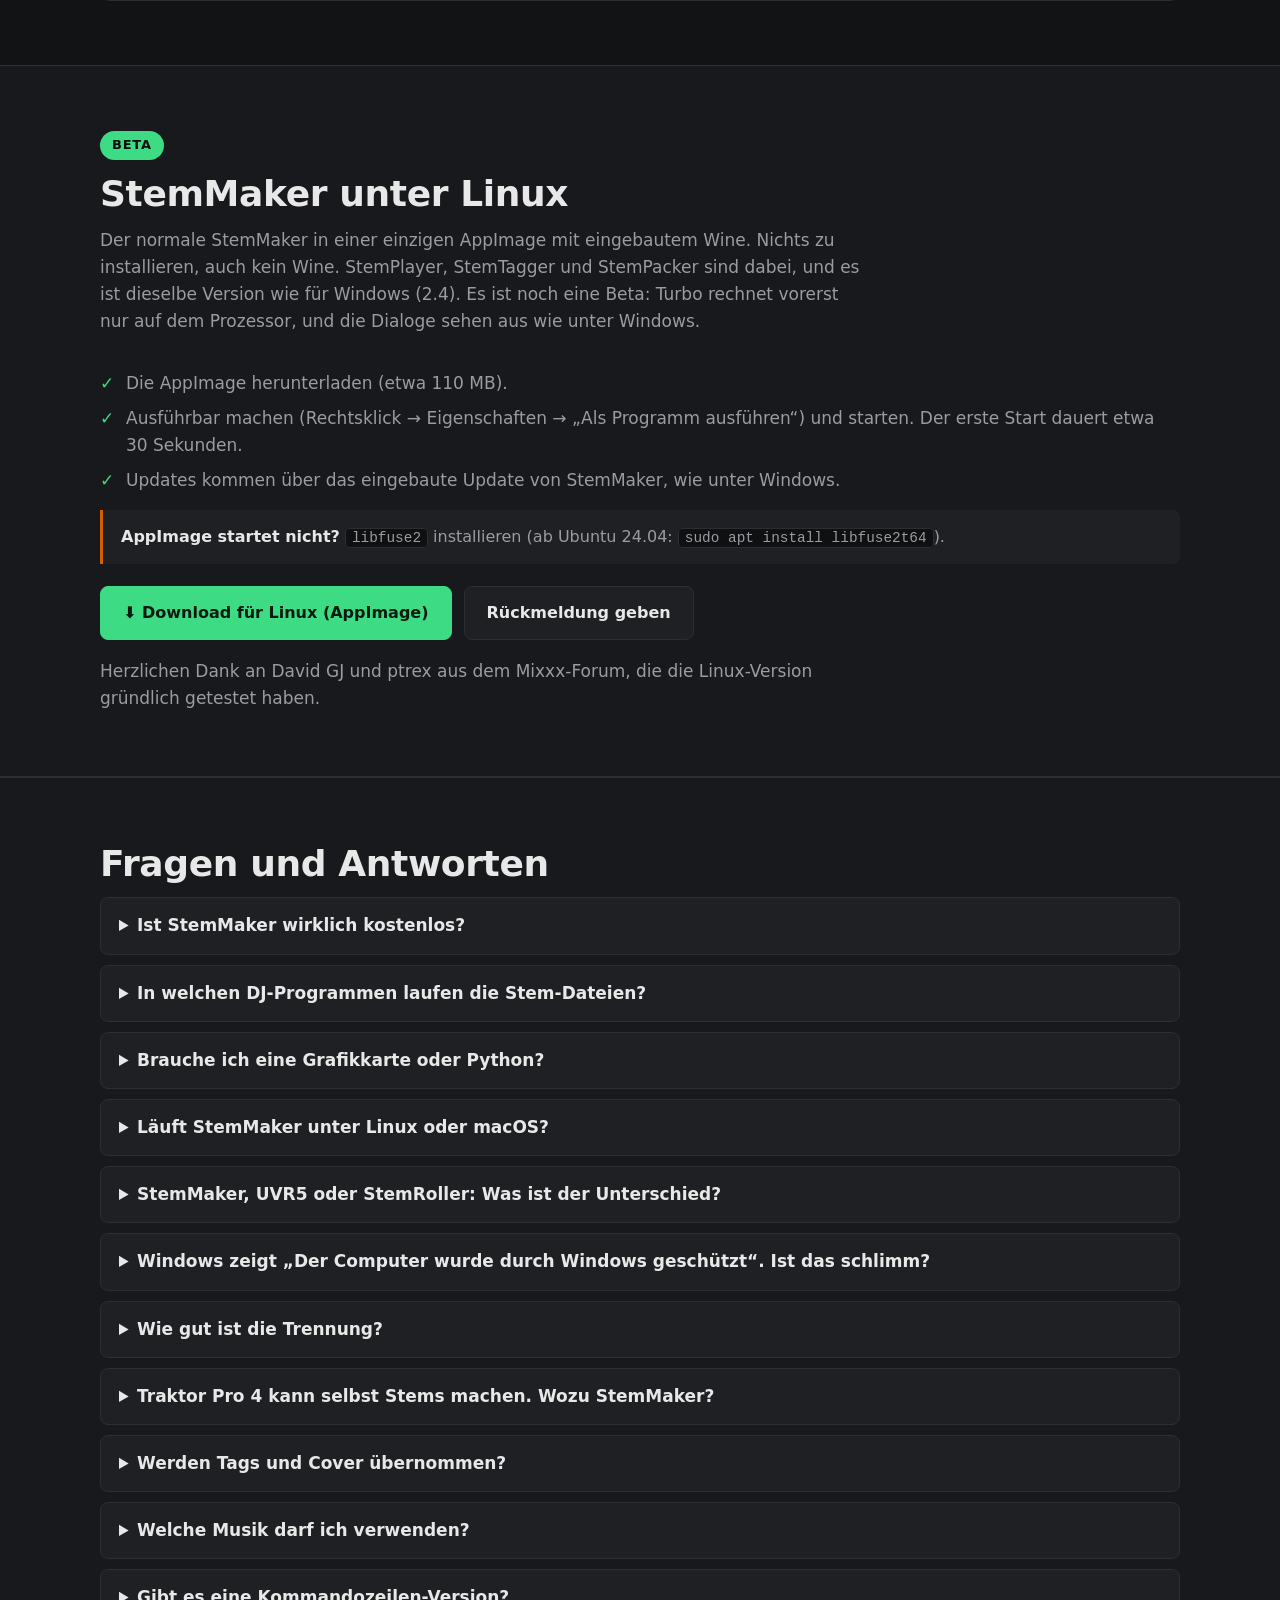
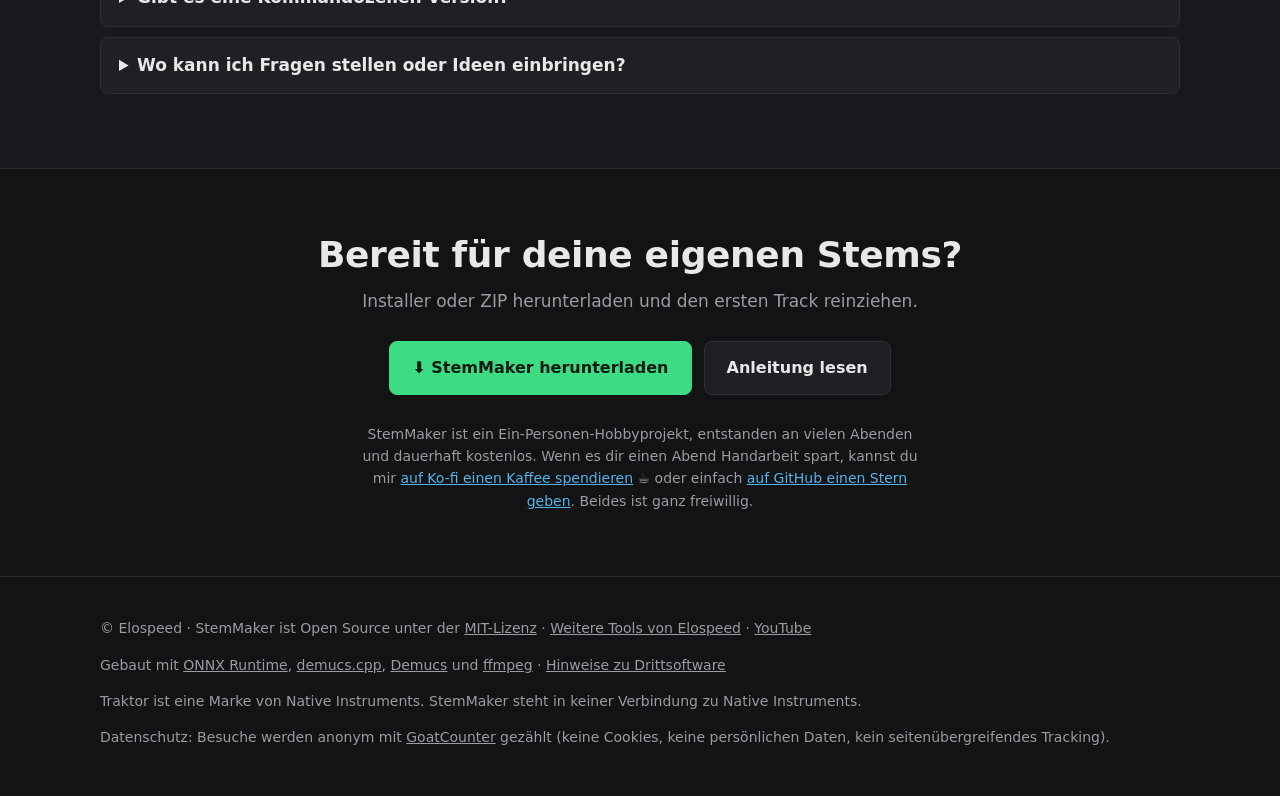
==== commit 59b70ffa: "Projektseite: FAQ zu Linux/macOS und UVR5/StemRoller, featureList und FAQ als strukturierte Daten (E" ====
--- a/site/de/index.html
+++ b/site/de/index.html
@@ -45,11 +45,127 @@
   "url": "https://elospeed.github.io/StemMaker/de/",
   "downloadUrl": "https://github.com/Elospeed/StemMaker/releases/latest",
   "softwareVersion": "2.4",
+  "featureList": [
+    "Trennt Musik in vier Stems: Drums, Bass, Other (Melodie) und Vox",
+    "Schreibt fertige Traktor-Stem-Dateien (.stem.mp4) in einem Schritt",
+    "Arbeitet ganze Ordner als Liste ab und macht nach einem Abbruch weiter",
+    "Turbo-Engine (ONNX Runtime) läuft auf dem Prozessor; Grafikkarte optional über DirectML (NVIDIA, AMD, Intel)",
+    "Kein Python, kein PyTorch, kein CUDA zu installieren",
+    "Übernimmt Tags und Cover aus der Quelldatei",
+    "Läuft mit Traktor Pro 4 und Mixxx 2.6",
+    "Mit den AddOns StemPlayer, StemTagger und StemPacker",
+    "Neun Sprachen, helles und dunkles Design",
+    "Windows 10/11 (64 Bit) und Linux (Beta, AppImage)"
+  ],
   "license": "https://opensource.org/licenses/MIT",
   "isAccessibleForFree": true,
   "offers": { "@type": "Offer", "price": "0", "priceCurrency": "CHF" },
   "author": { "@type": "Organization", "name": "Elospeed", "url": "https://elospeed.github.io/", "sameAs": ["https://github.com/Elospeed"] },
   "screenshot": "https://elospeed.github.io/StemMaker/img/stemmaker-de.png"
+}
+</script>
+<script type="application/ld+json">
+{
+ "@context": "https://schema.org",
+ "@type": "FAQPage",
+ "mainEntity": [
+  {
+   "@type": "Question",
+   "name": "Ist StemMaker wirklich kostenlos?",
+   "acceptedAnswer": {
+    "@type": "Answer",
+    "text": "Ja. StemMaker ist Open Source unter der MIT-Lizenz. Keine Werbung, kein Konto, keine Bezahlversion. Wenn er dir gefällt, freut sich Elospeed über eine freiwillige Spende auf Ko-fi."
+   }
+  },
+  {
+   "@type": "Question",
+   "name": "In welchen DJ-Programmen laufen die Stem-Dateien?",
+   "acceptedAnswer": {
+    "@type": "Answer",
+    "text": "Die Dateien folgen dem offenen NI-Stem-Format (MP4 mit Master, vier Stems und Stem-Metadaten), genau wie bei Stemgen. Gesichert sind: Traktor Pro 4: selbst getestet, die vier Stems laufen in den Stem Decks. Mixxx 2.6 (zurzeit Beta): selbst getestet, die Dateien laden als Stems mit vier Stem-Reglern, Namen, Farben und farbiger Stem-Wellenform. Die stabile Mixxx 2.5 kann noch keine Stems. Andere Programme, die .stem.mp4 lesen, sollten ebenfalls funktionieren."
+   }
+  },
+  {
+   "@type": "Question",
+   "name": "Brauche ich eine Grafikkarte oder Python?",
+   "acceptedAnswer": {
+    "@type": "Answer",
+    "text": "Nein. StemMaker bringt seine Trenn-Engine mit (ONNX Runtime, dazu demucs.cpp als Rückfall). Es gibt also keine Python-Umgebung, kein PyTorch und keinen CUDA-Treiber zu installieren und nichts, was sich mit anderer Software auf deinem PC in die Haare kriegt. Die Turbo-Engine ist schon allein auf dem Prozessor schnell. Hast du eine Grafikkarte (NVIDIA, AMD oder Intel), testet StemMaker sie beim ersten Start und nimmt sie nur, wenn sie richtig und schneller rechnet; dieser Teil ist noch Beta. Nötig sind Windows 10 oder 11 (64 Bit) und beim ersten Start eine Internetverbindung für die Downloads (ffmpeg ca. 56 MB, Modell 81 MB)."
+   }
+  },
+  {
+   "@type": "Question",
+   "name": "Läuft StemMaker unter Linux oder macOS?",
+   "acceptedAnswer": {
+    "@type": "Answer",
+    "text": "Linux: ja. Es gibt ein AppImage mit eingebautem Wine, du musst also nichts zusätzlich installieren (siehe StemMaker unter Linux). Es ist noch eine Beta, und Turbo rechnet dort nur auf dem Prozessor. macOS: Für macOS gibt es keine Version."
+   }
+  },
+  {
+   "@type": "Question",
+   "name": "StemMaker, UVR5 oder StemRoller: Was ist der Unterschied?",
+   "acceptedAnswer": {
+    "@type": "Answer",
+    "text": "Alle drei trennen Musik mit KI-Modellen in Stems. UVR5 und StemRoller speichern jeden Stem als eigene Audiodatei; UVR5 bietet viele Modelle und Einstellungen für eine möglichst saubere Trennung. StemMaker ist für DJs gemacht: Es schreibt pro Track eine fertige .stem.mp4, die Traktor und Mixxx direkt als Stem-Datei laden, mit Tags und Cover, und arbeitet ganze Ordner selbständig ab. Brauchst du einzelne WAV-Spuren, passen UVR5 oder StemRoller besser; willst du Stem-Dateien für deine DJ-Software, spart dir StemMaker den zusätzlichen Schritt des Packens."
+   }
+  },
+  {
+   "@type": "Question",
+   "name": "Windows zeigt „Der Computer wurde durch Windows geschützt“. Ist das schlimm?",
+   "acceptedAnswer": {
+    "@type": "Answer",
+    "text": "StemMaker ist nicht digital signiert, weil Zertifikate jedes Jahr Geld kosten. Klick auf „Weitere Informationen“ und dann auf „Trotzdem ausführen“. Der komplette Quellcode liegt auf GitHub. Du kannst den Download auf VirusTotal prüfen oder StemMaker selbst bauen."
+   }
+  },
+  {
+   "@type": "Question",
+   "name": "Wie gut ist die Trennung?",
+   "acceptedAnswer": {
+    "@type": "Answer",
+    "text": "Im Test gegen eine Stem-Datei, die Traktor Pro 4 aus demselben Track gemacht hat, lag StemMaker etwa gleichauf: Drums, Kick und Gesang klangen fast identisch. Bezahl-Tools wie RipX oder Lalal.ai und Spezialmodelle in UVR5 trennen noch sauberer. Hört man einen Stem solo, sind manchmal kleine Artefakte zu hören, wie bei jedem Werkzeug dieser Art."
+   }
+  },
+  {
+   "@type": "Question",
+   "name": "Traktor Pro 4 kann selbst Stems machen. Wozu StemMaker?",
+   "acceptedAnswer": {
+    "@type": "Answer",
+    "text": "Ehrlich gesagt: Wenn dir die Trennung von Traktor reicht, brauchst du StemMaker nicht. Seit Version 2.0 ist StemMaker auf demselben Prozessor etwa so schnell wie Traktor 4 und mit passender Grafikkarte deutlich schneller. Traktor behält seine Stems aber in der eigenen Sammlung: im Ordner „Stems“, mit kryptischen Dateinamen, verknüpft mit dem Original-Track. StemMaker schreibt eigenständige .stem.mp4-Dateien mit lesbaren Namen neben deine Musik. Die kannst du auf einen anderen Laptop oder USB-Stick kopieren und in jedem Programm nutzen, das .stem.mp4 liest. StemMaker arbeitet komplette Ordner selbstständig ab, zum Beispiel über Nacht, zeigt vorher die geschätzte Dauer und macht nach einem Abbruch oder Stromausfall weiter. Eine Traktor-Lizenz brauchst du dafür nicht, und leise Dateien hebt StemMaker auf Club-Pegel, damit die Wellenformen gut lesbar sind."
+   }
+  },
+  {
+   "@type": "Question",
+   "name": "Werden Tags und Cover übernommen?",
+   "acceptedAnswer": {
+    "@type": "Answer",
+    "text": "Ja: Titel, Interpret, Album, Genre, Jahr, Tracknummer, BPM, Tonart, Label, ISRC und das Cover werden aus der Quelldatei übernommen, damit die Stem-Datei in deiner Sammlung gleich richtig aussieht. BPM und Tonart ersetzt Traktor ohnehin durch seine eigene Analyse; bis dahin und in anderen Programmen stehen die Werte aus deiner Datei."
+   }
+  },
+  {
+   "@type": "Question",
+   "name": "Welche Musik darf ich verwenden?",
+   "acceptedAnswer": {
+    "@type": "Answer",
+    "text": "StemMaker ist ein Werkzeug für Musik, die dir gehört, zum Beispiel gekaufte Tracks oder eigene Produktionen. Bitte respektiere die Rechte der Künstler und nutze die Stem-Dateien nur für deine eigenen Zwecke."
+   }
+  },
+  {
+   "@type": "Question",
+   "name": "Gibt es eine Kommandozeilen-Version?",
+   "acceptedAnswer": {
+    "@type": "Answer",
+    "text": "Ja, AddOns\\StemCLI.exe macht dasselbe ohne Fenster, für Batch-Dateien oder die Windows-Aufgabenplanung."
+   }
+  },
+  {
+   "@type": "Question",
+   "name": "Wo kann ich Fragen stellen oder Ideen einbringen?",
+   "acceptedAnswer": {
+    "@type": "Answer",
+    "text": "In den GitHub Discussions. Dort kannst du Screenshots, Logs und Dateien anhängen. Mitlesen geht ohne Konto, zum Schreiben brauchst du ein kostenloses GitHub-Konto."
+   }
+  }
+ ]
 }
 </script>
 </head>
@@ -355,7 +471,15 @@
     </details>
     <details>
       <summary>Brauche ich eine Grafikkarte oder Python?</summary>
-      <p>Nein. StemMaker bringt seine Trenn-Engine mit (ONNX Runtime, dazu demucs.cpp als Rückfall). Es gibt also keine Python-Umgebung, kein PyTorch und keinen CUDA-Treiber zu installieren und nichts, was sich mit anderer Software auf deinem PC in die Haare kriegt. Auf dem Prozessor geht es schon schnell. Hast du eine Grafikkarte (NVIDIA, AMD oder Intel), testet StemMaker sie beim ersten Start und nimmt sie nur, wenn sie richtig und schneller rechnet; dieser Teil ist noch Beta. Nötig sind Windows 10 oder 11 (64 Bit) und beim ersten Start eine Internetverbindung für die Downloads (ffmpeg ca. 56 MB, Modell 81 MB).</p>
+      <p>Nein. StemMaker bringt seine Trenn-Engine mit (ONNX Runtime, dazu demucs.cpp als Rückfall). Es gibt also keine Python-Umgebung, kein PyTorch und keinen CUDA-Treiber zu installieren und nichts, was sich mit anderer Software auf deinem PC in die Haare kriegt. Die Turbo-Engine ist schon allein auf dem Prozessor schnell. Hast du eine Grafikkarte (NVIDIA, AMD oder Intel), testet StemMaker sie beim ersten Start und nimmt sie nur, wenn sie richtig und schneller rechnet; dieser Teil ist noch Beta. Nötig sind Windows 10 oder 11 (64 Bit) und beim ersten Start eine Internetverbindung für die Downloads (ffmpeg ca. 56 MB, Modell 81 MB).</p>
+    </details>
+    <details>
+      <summary>Läuft StemMaker unter Linux oder macOS?</summary>
+      <p>Linux: ja. Es gibt ein AppImage mit eingebautem Wine, du musst also nichts zusätzlich installieren (siehe <a href="#linux">StemMaker unter Linux</a>). Es ist noch eine Beta, und Turbo rechnet dort nur auf dem Prozessor. macOS: Für macOS gibt es keine Version.</p>
+    </details>
+    <details>
+      <summary>StemMaker, UVR5 oder StemRoller: Was ist der Unterschied?</summary>
+      <p>Alle drei trennen Musik mit KI-Modellen in Stems. UVR5 und StemRoller speichern jeden Stem als eigene Audiodatei; UVR5 bietet viele Modelle und Einstellungen für eine möglichst saubere Trennung. StemMaker ist für DJs gemacht: Es schreibt pro Track eine fertige <code>.stem.mp4</code>, die Traktor und Mixxx direkt als Stem-Datei laden, mit Tags und Cover, und arbeitet ganze Ordner selbständig ab. Brauchst du einzelne WAV-Spuren, passen UVR5 oder StemRoller besser; willst du Stem-Dateien für deine DJ-Software, spart dir StemMaker den zusätzlichen Schritt des Packens.</p>
     </details>
     <details>
       <summary>Windows zeigt „Der Computer wurde durch Windows geschützt“. Ist das schlimm?</summary>
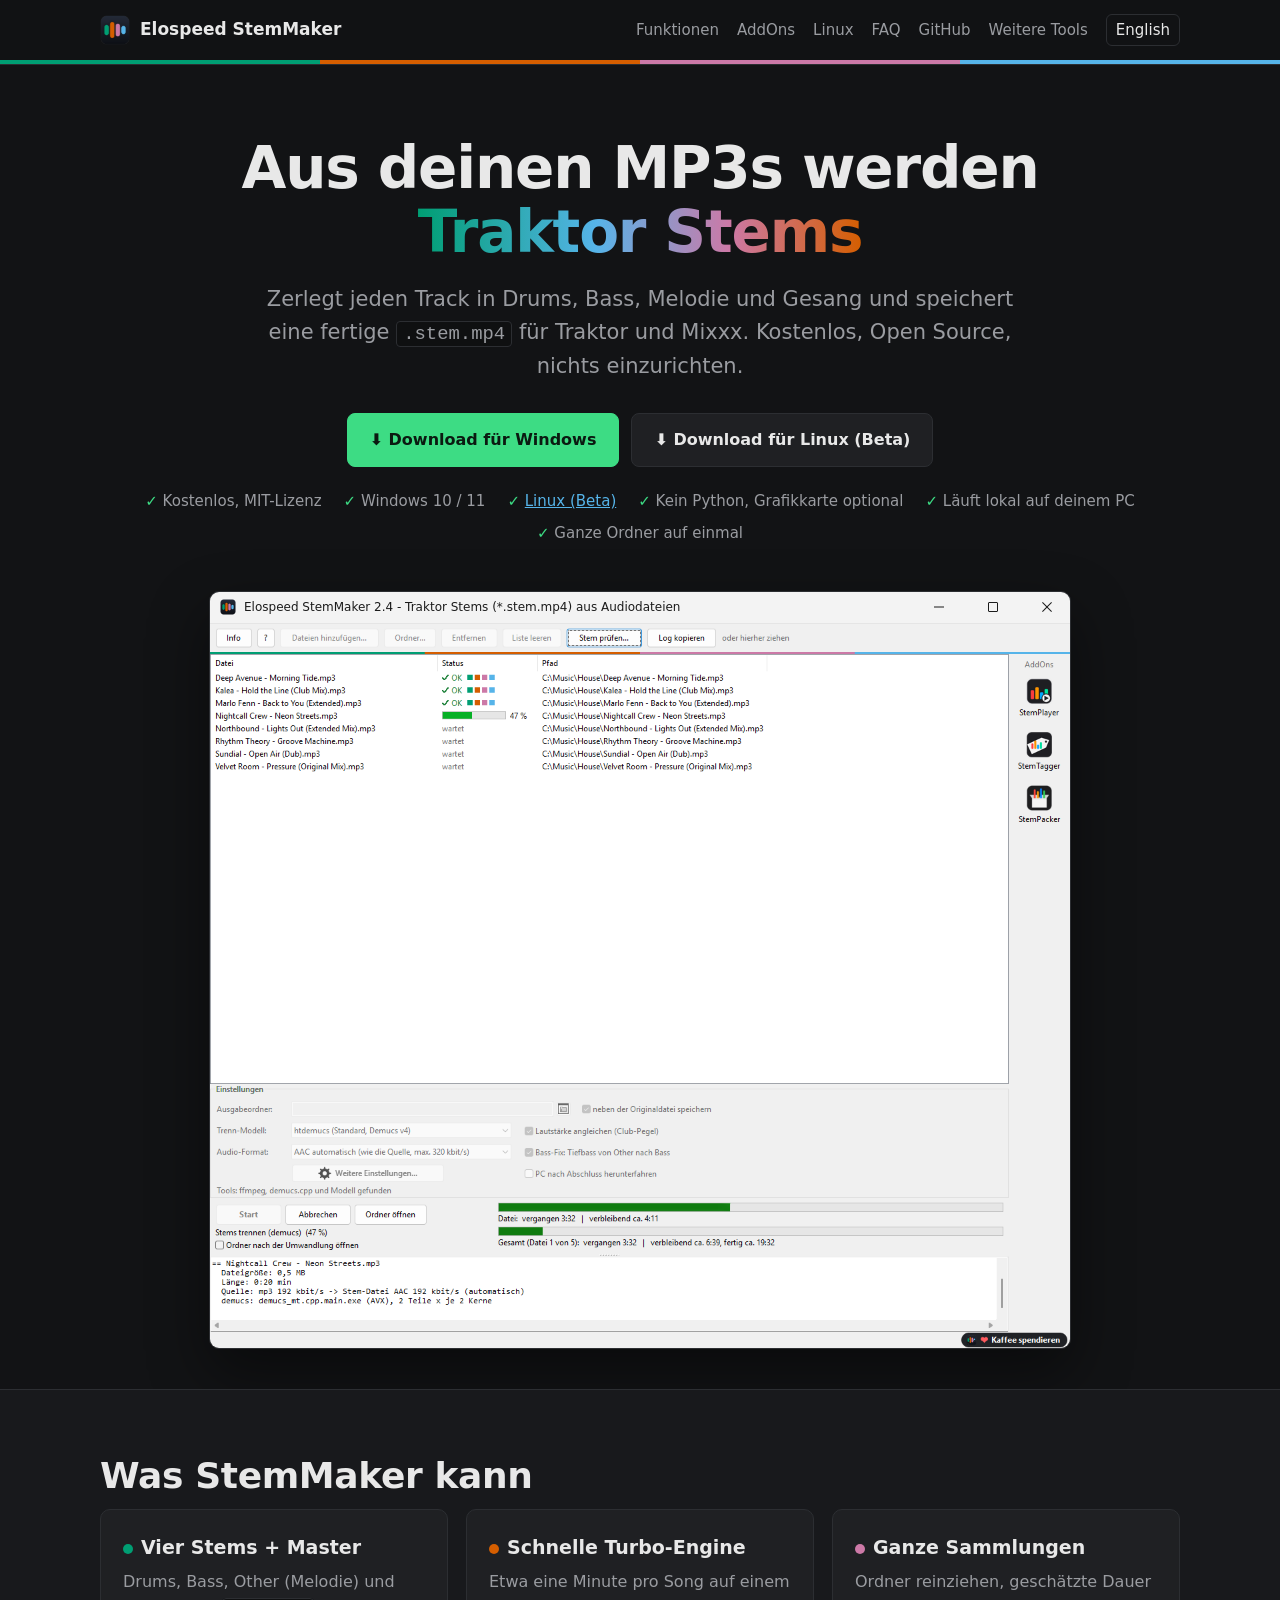
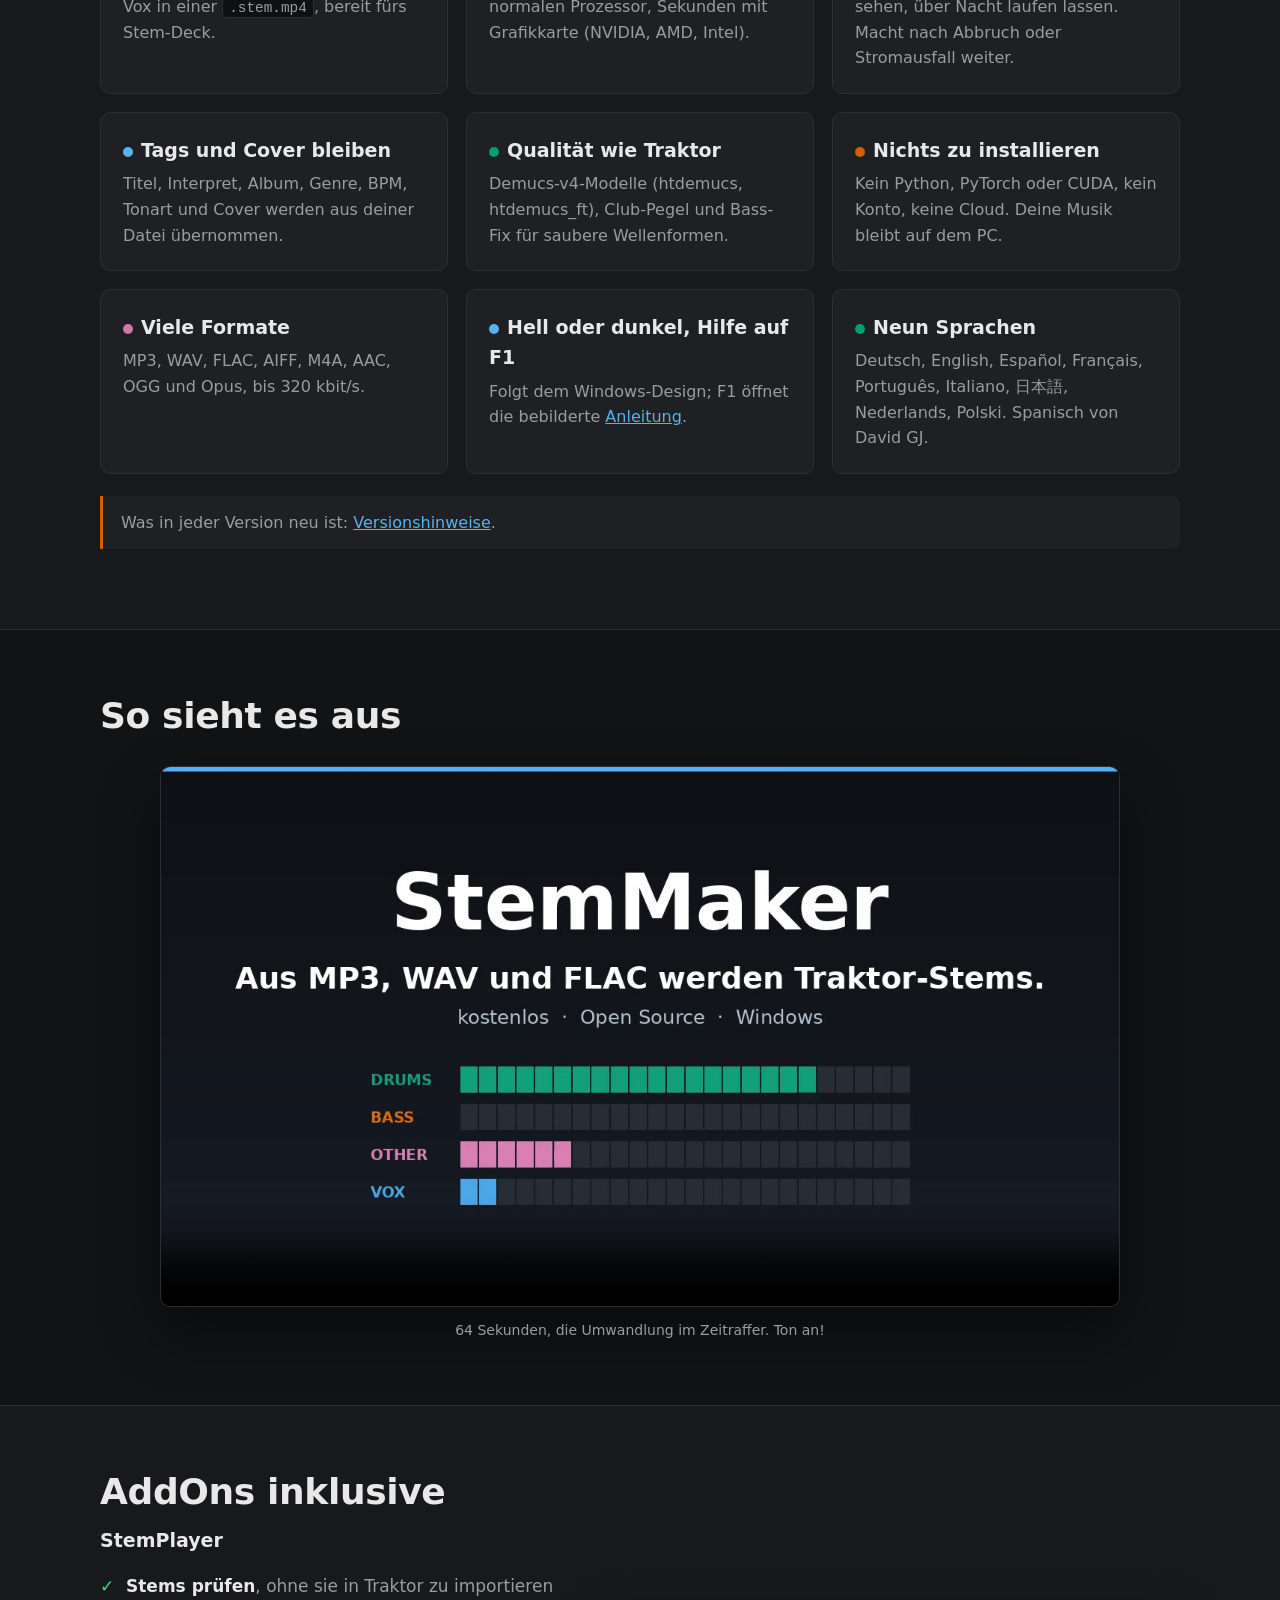
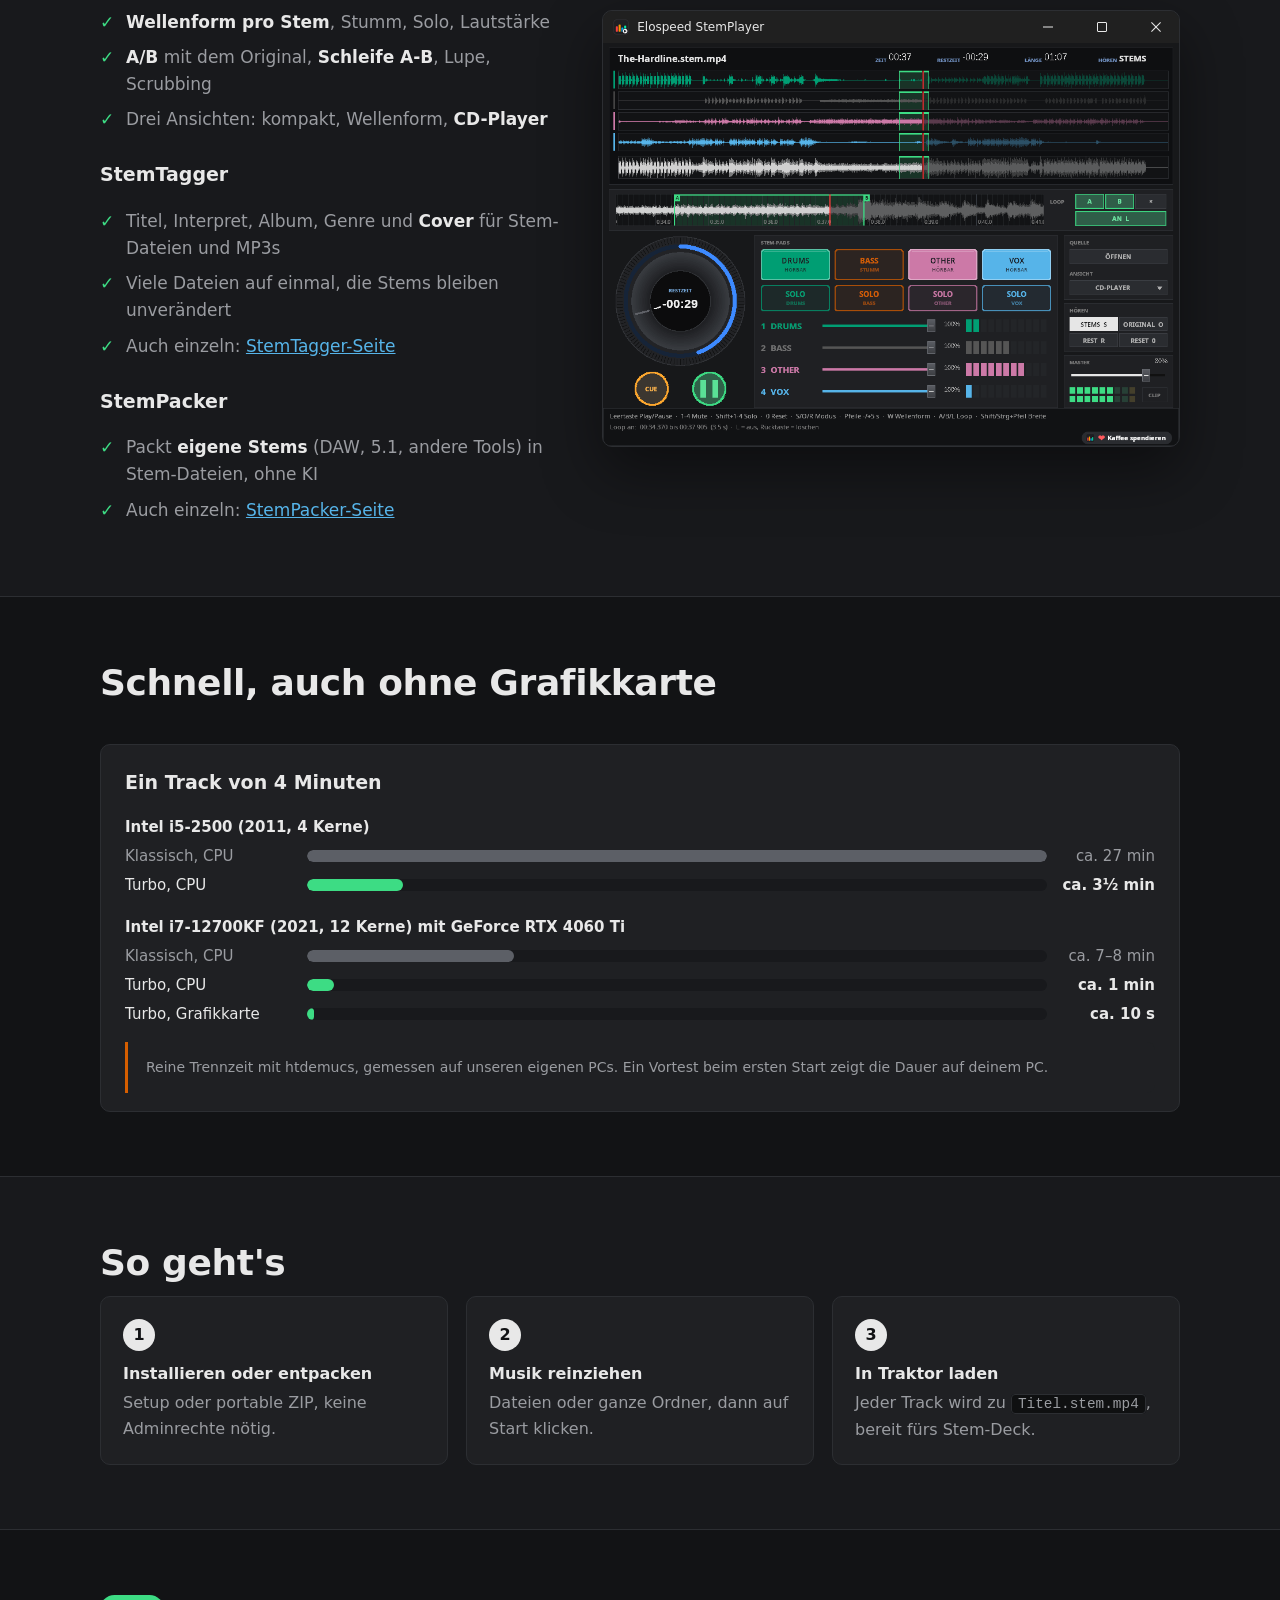
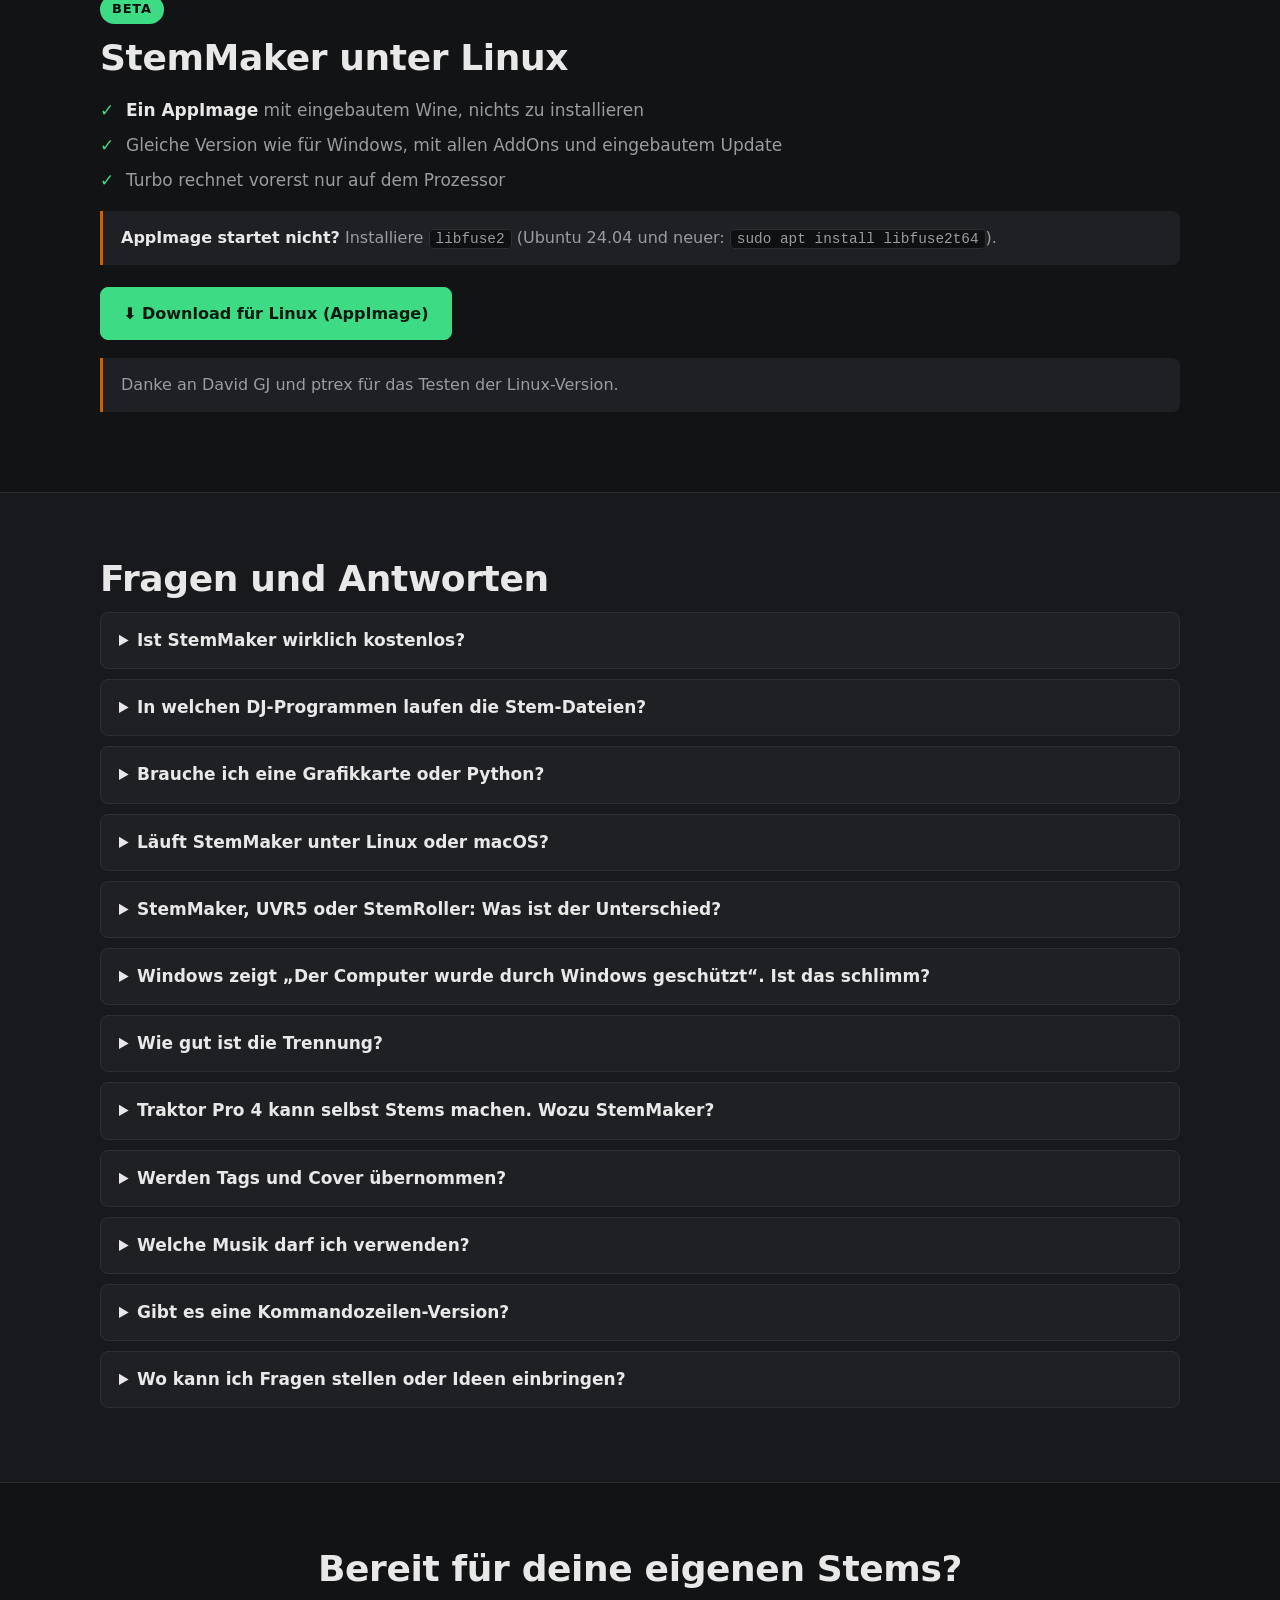
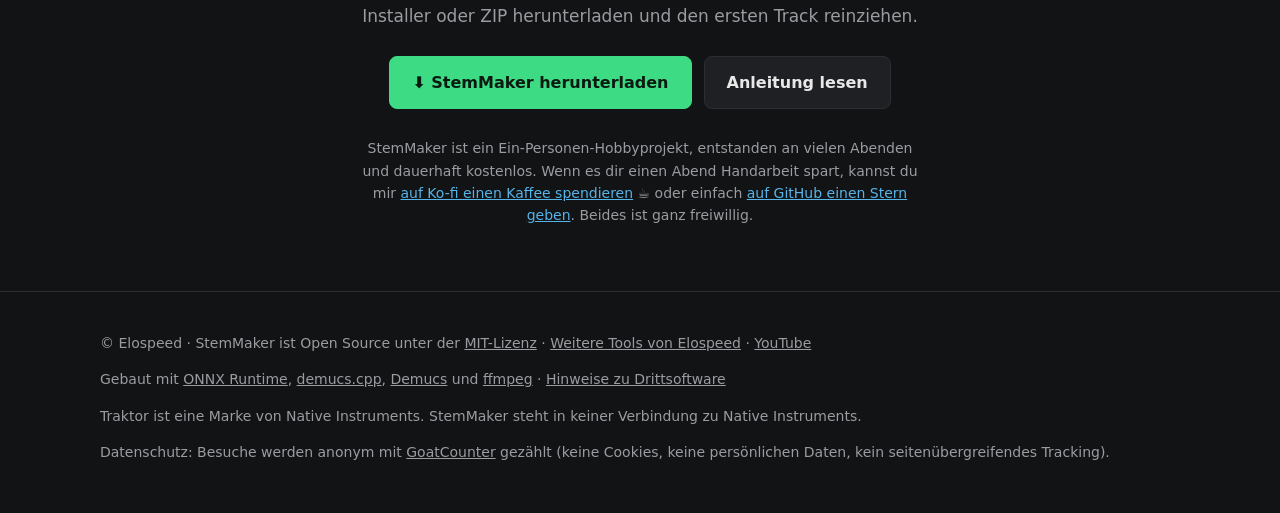
==== commit 850b7787: "Projektseite schlanker: Funktionen stichwortartig, Versionsgeschichte raus (EN/DE)" ====
--- a/site/de/index.html
+++ b/site/de/index.html
@@ -175,9 +175,9 @@
   <div class="wrap">
     <a class="brand" href="./"><img src="../img/icon-192.png" alt="" width="30" height="30">Elospeed StemMaker</a>
     <nav>
-      <a class="hide-m" href="#turbo">Turbo</a>
       <a class="hide-m" href="#features">Funktionen</a>
-      <a class="hide-m" href="#how">So geht's</a>
+      <a class="hide-m" href="#addons">AddOns</a>
+      <a class="hide-m" href="#linux">Linux</a>
       <a class="hide-m" href="#faq">FAQ</a>
       <a class="hide-m" href="https://github.com/Elospeed/StemMaker">GitHub</a>
       <a class="hide-m" href="https://elospeed.github.io/de/">Weitere Tools</a>
@@ -192,12 +192,9 @@
 <section class="hero">
   <div class="wrap">
     <h1>Aus deinen MP3s werden<br><span class="grad">Traktor Stems</span></h1>
-    <p class="lead">StemMaker zerlegt einen Track in Drums, Bass, Melodie und Gesang und speichert ihn als fertige <code>.stem.mp4</code> für Traktor. Ein kleines Windows-Programm, kostenlos und Open Source: kein Python, kein PyTorch, keine Grafiktreiber, nichts einzurichten. Die Turbo-Engine trennt einen Song auf einem normalen PC in etwa einer Minute, mit Grafikkarte in Sekunden. Neu in 2.4: helles oder dunkles Design und eingebaute Hilfe auf F1. Jetzt auch für Linux (Beta).</p>
+    <p class="lead">Zerlegt jeden Track in Drums, Bass, Melodie und Gesang und speichert eine fertige <code>.stem.mp4</code> für Traktor und Mixxx. Kostenlos, Open Source, nichts einzurichten.</p>
     <div class="cta">
       <a class="btn primary" href="https://github.com/Elospeed/StemMaker/releases/latest">⬇ Download für Windows</a>
-      <a class="btn" href="https://github.com/Elospeed/StemMaker">Quellcode auf GitHub</a>
-    </div>
-    <div class="cta" style="margin-top:12px">
       <a class="btn" href="#linux">⬇ Download für Linux (Beta)</a>
     </div>
     <ul class="facts">
@@ -207,7 +204,6 @@
       <li>Kein Python, Grafikkarte optional</li>
       <li>Läuft lokal auf deinem PC</li>
       <li>Ganze Ordner auf einmal</li>
-      <li>Bis 320 kbit/s</li>
     </ul>
     <figure class="shot light hero-shot">
       <div class="bar"><img src="../img/icon-32.png" alt=""><span>Elospeed StemMaker 2.4 - Traktor Stems (*.stem.mp4) aus Audiodateien</span><i class="min"></i><i class="max"></i><i class="cls"></i></div>
@@ -216,208 +212,73 @@
   </div>
 </section>
 
+<section id="features" class="alt">
+  <div class="wrap">
+    <h2>Was StemMaker kann</h2>
+    <div class="grid">
+      <div class="card"><h3><span class="dot" style="background:var(--drums)"></span>Vier Stems + Master</h3><p>Drums, Bass, Other (Melodie) und Vox in einer <code>.stem.mp4</code>, bereit fürs Stem-Deck.</p></div>
+      <div class="card"><h3><span class="dot" style="background:var(--bass)"></span>Schnelle Turbo-Engine</h3><p>Etwa eine Minute pro Song auf einem normalen Prozessor, Sekunden mit Grafikkarte (NVIDIA, AMD, Intel).</p></div>
+      <div class="card"><h3><span class="dot" style="background:var(--other)"></span>Ganze Sammlungen</h3><p>Ordner reinziehen, geschätzte Dauer sehen, über Nacht laufen lassen. Macht nach Abbruch oder Stromausfall weiter.</p></div>
+      <div class="card"><h3><span class="dot" style="background:var(--vox)"></span>Tags und Cover bleiben</h3><p>Titel, Interpret, Album, Genre, BPM, Tonart und Cover werden aus deiner Datei übernommen.</p></div>
+      <div class="card"><h3><span class="dot" style="background:var(--drums)"></span>Qualität wie Traktor</h3><p>Demucs-v4-Modelle (htdemucs, htdemucs_ft), Club-Pegel und Bass-Fix für saubere Wellenformen.</p></div>
+      <div class="card"><h3><span class="dot" style="background:var(--bass)"></span>Nichts zu installieren</h3><p>Kein Python, PyTorch oder CUDA, kein Konto, keine Cloud. Deine Musik bleibt auf dem PC.</p></div>
+      <div class="card"><h3><span class="dot" style="background:var(--other)"></span>Viele Formate</h3><p>MP3, WAV, FLAC, AIFF, M4A, AAC, OGG und Opus, bis 320 kbit/s.</p></div>
+      <div class="card"><h3><span class="dot" style="background:var(--vox)"></span>Hell oder dunkel, Hilfe auf F1</h3><p>Folgt dem Windows-Design; F1 öffnet die bebilderte <a href="../hilfe/de.html">Anleitung</a>.</p></div>
+      <div class="card"><h3><span class="dot" style="background:var(--drums)"></span>Neun Sprachen</h3><p>Deutsch, English, Español, Français, Português, Italiano, 日本語, Nederlands, Polski. Spanisch von David GJ.</p></div>
+    </div>
+    <p class="note" style="margin-top:22px">Was in jeder Version neu ist: <a href="https://github.com/Elospeed/StemMaker/releases">Versionshinweise</a>.</p>
+  </div>
+</section>
+
 <section id="video">
   <div class="wrap">
     <h2>So sieht es aus</h2>
-    <p class="sub">Von der Musikdatei zur Traktor-Stem-Datei und danach Probehören im StemPlayer mit Wellenform für jeden Stem: Springen, Stumm, Solo, A/B mit dem Original und Fader. Ton an!</p>
     <figure class="video">
       <video controls playsinline preload="none" width="1280" height="720" poster="../video/poster-de.jpg" aria-label="Demovideo: Eine MP3 wird mit StemMaker in eine Traktor-Stem-Datei umgewandelt und im StemPlayer geprüft">
         <source src="../video/stemmaker-de.mp4" type="video/mp4">
       </video>
-      <figcaption>64 Sekunden. Die Umwandlung läuft im Zeitraffer, mit der Turbo-Engine dauert ein Song je nach PC echt unter einer Minute bis wenige Minuten. <a href="https://youtu.be/B0LE8mc-MEM">Das Video zu StemMaker 2.0 auf YouTube</a>.</figcaption>
+      <figcaption>64 Sekunden, die Umwandlung im Zeitraffer. Ton an!</figcaption>
     </figure>
   </div>
 </section>
 
-<section id="features" class="alt">
-  <div class="wrap">
-    <h2>Alles drin, kein Python zu installieren</h2>
-    <p class="sub">Installieren oder entpacken, starten, Musik reinziehen. Beim ersten Start lädt StemMaker ffmpeg und das Trennmodell selbst herunter.</p>
-    <div class="grid">
-      <div class="card"><h3><span class="dot" style="background:var(--drums)"></span>Vier echte Stems</h3><p>Drums, Bass, Other (Melodie) und Vox, dazu das Original als Master-Spur, genau im Format, das Traktor erwartet. Namen und Farben sind einstellbar.</p></div>
-      <div class="card"><h3><span class="dot" style="background:var(--bass)"></span>Qualität wie Traktor</h3><p>Nutzt das Open-Source-Modell Demucs v4 (htdemucs). Im direkten Vergleich mit einer Stem-Datei aus Traktor Pro 4 waren Drums, Gesang und Pegel praktisch gleich. Drei Modelle zur Wahl: htdemucs_ft für die beste Qualität und das ältere Demucs v3.</p></div>
-      <div class="card"><h3><span class="dot" style="background:var(--other)"></span>Für ganze Sammlungen gebaut</h3><p>Ganze Ordner hinzufügen, vor dem Start die geschätzte Dauer sehen und über Nacht laufen lassen. In der Liste zeigt ein Balken den Fortschritt der laufenden Datei, fertige Dateien bekommen ein Häkchen und vier Farbpunkte. Die Liste wird nach jeder Datei gespeichert: Ein Absturz oder Stromausfall kostet einen Track, nicht den ganzen Lauf. In unserem eigenen Belastungstest kamen 400 Dateien in verschachtelten Ordnern vollständig durch, auch nach Abbrüchen und hart beendetem Programm, mit 1:1 nachgebautem Ordnerbaum.</p></div>
-      <div class="card"><h3><span class="dot" style="background:var(--vox)"></span>Tags und Cover bleiben</h3><p>Titel, Interpret, Album, Genre, Jahr, Tracknummer, BPM, Tonart, Label und Cover werden aus der MP3 übernommen. So sieht die Stem-Datei in deiner Traktor-Collection richtig aus.</p></div>
-      <div class="card"><h3><span class="dot" style="background:var(--other)"></span>Nativ statt Python-Installation</h3><p>Die Trennung läuft nativ mit ONNX Runtime (Turbo) oder demucs.cpp statt über Python und PyTorch. Kein Python, kein CUDA und keine Treiber zu installieren, nichts im Hintergrund, kein Konto, keine Cloud. Startet in einer Sekunde, und deine Musik verlässt den PC nie.</p></div>
-      <div class="card"><h3><span class="dot" style="background:var(--drums)"></span>Club-Pegel und Bass-Fix</h3><p>Leise Dateien werden ohne Limiter auf Club-Pegel angehoben, damit die Wellenformen gut lesbar sind und ein Stem im Set nicht plötzlich im Pegel abfällt. Tiefbass, den das Modell im Melodie-Stem lässt, wandert in den Bass-Stem, so wie bei Traktor. Kick und Bass bleiben dadurch satt.</p></div>
-      <div class="card"><h3><span class="dot" style="background:var(--bass)"></span>Passt sich deinem PC an</h3><p>Prüft beim ersten Start, ob deine Grafikkarte hilft, und nimmt sie nur, wenn sie richtig und schneller rechnet, sonst rechnet der Prozessor. Hält den PC bei langen Läufen wach und fährt ihn am Ende auf Wunsch herunter.</p></div>
-      <div class="card"><h3><span class="dot" style="background:var(--vox)"></span>Neun Sprachen</h3><p>StemMaker, StemPlayer, StemTagger und StemPacker sprechen <strong>Deutsch, English, Español, Français, Português (Brasil), Italiano, 日本語, Nederlands und Polski</strong>, ausgewählt beim ersten Start. Ein besonderer Dank geht an <strong>David GJ</strong> für die spanische Übersetzung! Alle Helfer stehen unter „Info“ im Reiter „Danke“.</p></div>
-    </div>
-  </div>
-</section>
-
-<section id="how">
-  <div class="wrap">
-    <h2>So geht's</h2>
-    <p class="sub">In drei Schritten von deiner Musikdatei zur Stem-Datei für Traktor.</p>
-    <ol class="steps">
-      <li><strong>Herunterladen und installieren</strong>Den Installer (<code>StemMaker-&lt;Version&gt;-Setup.exe</code>) von GitHub laden, er legt einen Startmenü-Eintrag an. Oder die portable ZIP-Version irgendwohin entpacken, zum Beispiel nach <code>C:\Tools\StemMaker</code>. Keine Administratorrechte nötig.</li>
-      <li><strong>Musik reinziehen</strong>MP3-, WAV-, FLAC-, AIFF-, M4A-, AAC-, OGG- oder Opus-Dateien oder ganze Ordner ins Fenster ziehen und auf Start klicken.</li>
-      <li><strong>In Traktor laden</strong>Aus jedem Track wird <code>Titel.stem.mp4</code>, neben dem Original oder in einem Ordner deiner Wahl. In ein Stem-Deck laden und loslegen.</li>
-    </ol>
-    <div class="flow" aria-label="Ablauf der Umwandlung">
-      <span class="n">MP3</span><span class="a">→</span>
-      <span class="n">ffmpeg</span><span class="a">→</span>
-      <span class="n">Turbo</span><span class="a">→</span>
-      <span class="stems"><span style="background:var(--drums)">Drums</span><span style="background:var(--bass)">Bass</span><span style="background:var(--other)">Other</span><span style="background:var(--vox)">Vox</span></span>
-      <span class="a">→</span><span class="n">.stem.mp4</span>
-    </div>
-  </div>
-</section>
-
-<section class="alt">
-  <div class="wrap">
-    <h2>Was du alles nicht machen musst</h2>
-    <p class="sub">Die meisten Stem-Trenner sind Kommandozeilen-Werkzeuge. Das Schwierigste ist meist, sie überhaupt zum Laufen zu bringen, und am Ende liegen vier einzelne Dateien da.</p>
-    <ul class="ticks">
-      <li><strong>Keine Python-Umgebung</strong>, kein PyTorch, keine CUDA-Treiber und keine Versionskonflikte</li>
-      <li><strong>Keine Grafikkarte nötig</strong>: Turbo läuft auf dem Prozessor jedes 64-Bit-Windows-PCs und nimmt eine Grafikkarte nur dazu, wenn sie hilft</li>
-      <li><strong>Kein Routing von Hand</strong>: Die vier Stems und das Original landen in einer <code>.stem.mp4</code>, fertig für das Stem-Deck</li>
-      <li><strong>Keine Zusatzsoftware</strong> für den Traktor-Container und keine Traktor-Lizenz zum Umwandeln</li>
-      <li><strong>Kein Klicken Track für Track</strong>: Ordner auswählen und später wiederkommen</li>
-      <li><strong>Kein Testimport</strong>: Der mitgelieferte StemPlayer zeigt dir, ob die Trennung gelungen ist</li>
-    </ul>
-  </div>
-</section>
-
-<section class="alt">
-  <div class="wrap split">
-    <div>
-      <h2>Erst reinhören, dann auflegen</h2>
-      <p class="sub" style="margin-bottom:0">Mit dem mitgelieferten StemPlayer prüfst du eine fertige Stem-Datei, ohne sie vorher in Traktor zu importieren.</p>
-      <ul class="ticks">
-        <li><strong>Wellenform für jeden Stem</strong> in seiner Farbe, ein Klick springt an die Stelle (oder umschalten auf die kompakte Ansicht)</li>
-        <li><strong>Stumm, Solo und Lautstärke</strong> für jeden Stem, mit Pegelanzeige. Solo wie am DJ-Mixer, mit Strg auch mehrere</li>
-        <li><strong>A/B-Vergleich</strong> mit dem Original</li>
-        <li><strong>Loop A-B</strong>: Anfang und Ende mit den Tasten A und B oder per Knopf setzen, oder mit der rechten Maustaste über eine Wellenform ziehen. Die Schleife läuft ohne Lücke, Mute und Solo funktionieren weiter</li>
-        <li><strong>Lupe</strong> unter der Wellenform: ein vergrösserter Ausschnitt rund um die aktuelle Stelle mit Zeitraster, darin lassen sich A und B auf die Millisekunde genau setzen und verschieben</li>
-        <li><strong>Scrubbing</strong>: Zieht man die Welle in der Lupe, klingt der Ton wie eine Schallplatte unter der Hand, auch rückwärts</li>
-        <li><strong>Modus „Rest“</strong> zeigt, was bei der Trennung verloren ging</li>
-        <li>Öffnet per Drag &amp; Drop oder direkt aus StemMaker</li>
-      </ul>
-    </div>
-    <figure class="shot">
-      <div class="bar"><img src="../img/stemplayer-icon.png" alt=""><span>Elospeed StemPlayer</span><i class="min"></i><i class="max"></i><i class="cls"></i></div>
-      <img src="../img/stemplayer-loop.png" width="820" height="830" alt="StemPlayer im dunklen Traktor-Look mit aktiver A-B-Schleife: Wellenformen, Stumm, Solo und Lautstärke für jeden Stem und die Lupe mit den Marken A und B" loading="lazy">
-    </figure>
-  </div>
-</section>
-
-<section id="neu" class="alt">
-  <div class="wrap">
-    <div style="margin-bottom:56px">
-      <span class="badge">Neu in 2.4</span>
-      <h2>Hell oder dunkel, und Hilfe auf F1</h2>
-      <p class="sub">Du nutzt StemMaker schon? Das eingebaute Update bringt dir Version 2.4 mit einem Klick.</p>
-      <div class="soon">
-        <ul class="ticks">
-          <li><strong>Hell oder dunkel:</strong> Unter „Weitere Einstellungen…“ → „Programm“ → „Design“ wählst du „Automatisch (wie Windows)“, „Hell“ oder „Dunkel“. Hauptfenster, Einstellungen, Meldungen, Listen, Menüs und Titelleisten werden dunkel, StemPlayer, StemTagger und StemPacker machen mit. Braucht Windows 10 ab 1809 oder Windows 11. Danke an David GJ für die Idee</li>
-          <li><strong>Eingebaute Hilfe:</strong> Der neue Knopf <strong>?</strong> und die Taste <strong>F1</strong> öffnen die bebilderte <a href="../hilfe/de.html">Anleitung</a> direkt beim passenden Abschnitt, auch in StemPlayer, StemTagger und StemPacker. Sie geht ohne Internet und gibt es auf Deutsch, Englisch und Spanisch</li>
-          <li><strong>Anleitung auf Stand 2.4:</strong> neue Kapitel zu StemTagger und StemPacker, AddOn-Leiste, Hell/Dunkel und Linux, alle mit neuen Bildern</li>
-          <li>Behoben: Das Vortest-Ergebnis in den Einstellungen war auf Englisch und Spanisch abgeschnitten und blieb in der Sprache des Vortests stehen</li>
-        </ul>
-      </div>
-      <figure class="shot hero-shot">
-        <div class="bar"><img src="../img/icon-32.png" alt=""><span>Elospeed StemMaker 2.4 - Traktor Stems (*.stem.mp4) aus Audiodateien</span><i class="min"></i><i class="max"></i><i class="cls"></i></div>
-        <img src="../img/stemmaker-dark-de.png" width="860" height="724" alt="StemMaker-Hauptfenster im dunklen Design während der Umwandlung einer Liste von MP3-Dateien, mit dunkler Titelleiste, Liste, Einstellungen und Log und rechts der AddOn-Leiste" loading="lazy">
-      </figure>
-    </div>
-    <div style="margin-bottom:56px">
-      <span class="badge">Seit 2.3</span>
-      <h2>Der StemPacker kommt als AddOn dazu</h2>
-      <div class="soon">
-        <ul class="ticks">
-          <li><strong>StemPacker 0.3:</strong> packt fertige Einzelspuren ohne KI und im Stapel zu Traktor-Stem-Dateien: pro Song ein Master und bis zu vier Stems, zum Beispiel aus der DAW, von einer 5.1-DVD oder aus einem anderen Trennprogramm. Er erkennt selbst, wie die Dateien benannt sind. Start über die neue Kachel in der AddOn-Leiste oder im Startmenü; er nimmt das ffmpeg und die Sprachen von StemMaker. Es gibt ihn auch einzeln auf der <a href="https://elospeed.github.io/StemPacker/de/">StemPacker-Seite</a></li>
-          <li><strong>Lange Übersetzungen</strong> (z. B. Japanisch oder Spanisch) laufen im Prüffenster und in der roten Zeile „Fehlt: …“ nicht mehr aus dem Feld; sie enden mit „…“, der ganze Text steht im Tooltip</li>
-          <li><strong>StemTagger 1.2.2:</strong> japanische Spaltenköpfe in gut lesbarer Schrift</li>
-        </ul>
-      </div>
-    </div>
-    <div style="margin-bottom:56px">
-      <span class="badge">Seit 2.2</span>
-      <h2>Neun Sprachen und eine Seitenspalte für AddOns</h2>
-      <div class="soon">
-        <ul class="ticks">
-          <li><strong>Sechs neue Sprachen:</strong> Französisch, Portugiesisch (Brasilien), Italienisch, Japanisch, Niederländisch und Polnisch, für StemMaker, StemPlayer, StemTagger und das Setup. Beim ersten Start schlägt StemMaker die Sprache von Windows vor. Die neuen Übersetzungen sind maschinell erstellt, Verbesserungen von Muttersprachlern sind willkommen</li>
-          <li><strong>AddOn-Seitenspalte:</strong> StemPlayer und StemTagger stehen rechts in einer eigenen Spalte von der Knopfleiste bis zur Fusszeile, ganz sichtbar auch bei kleinem Fenster und grosser Anzeigeskalierung</li>
-          <li><strong>Wann ist die Liste fertig?</strong> Neben der geschätzten Dauer zeigt StemMaker jetzt die Uhrzeit, zum Beispiel „fertig ca. 18:40“ oder „morgen 03:10“</li>
-          <li><strong>StemTagger 1.2:</strong> Tags und Cover jetzt auch für <strong>MP3-Dateien</strong>, Traktors Cues und Beatgrid bleiben erhalten. Der StemTagger hat jetzt eine <a href="https://elospeed.github.io/StemTagger/de/">eigene Projektseite</a> und kommt weiterhin als AddOn mit</li>
-          <li>Kleinere Verbesserungen: Das Zahnrad wächst mit der Anzeigeskalierung, AddOn-Namen bleiben länger sichtbar, Ja/Nein-Knöpfe sind übersetzt</li>
-        </ul>
-      </div>
-    </div>
+<section id="addons" class="alt">
+  <div class="wrap">
+    <h2>AddOns inklusive</h2>
     <div class="split">
       <div>
-        <span class="badge">Seit 2.1</span>
-        <h2>StemTagger und CD-Player</h2>
-        <p class="sub" style="margin-bottom:0">Ein neues AddOn für deine Tags und ein neues Gesicht für den StemPlayer.</p>
-        <div class="soon">
-          <h3>StemPlayer 1.8 im CD-Player-Design</h3>
-          <ul class="ticks">
-            <li>Eine neue <strong>Ansicht wie am DJ-Pult</strong>: grosses Jogwheel mit Restzeit, CUE- und Play-Taste, ein <strong>Stem-Pad</strong> pro Stem für Stumm und Solo, Kanalregler und Pegelanzeigen</li>
-            <li>Oben im Display alle Wellenformen; <strong>Loop A-B</strong> und Lupe funktionieren wie gewohnt</li>
-            <li>Mit einem Klick zwischen <strong>Kompakt, Wellenform und CD-Player</strong> wechseln; der StemPlayer merkt sich deine Wahl</li>
-          </ul>
-        </div>
+        <h3>StemPlayer</h3>
+        <ul class="ticks">
+          <li><strong>Stems prüfen</strong>, ohne sie in Traktor zu importieren</li>
+          <li><strong>Wellenform pro Stem</strong>, Stumm, Solo, Lautstärke</li>
+          <li><strong>A/B</strong> mit dem Original, <strong>Schleife A-B</strong>, Lupe, Scrubbing</li>
+          <li>Drei Ansichten: kompakt, Wellenform, <strong>CD-Player</strong></li>
+        </ul>
+        <h3 style="margin-top:26px">StemTagger</h3>
+        <ul class="ticks">
+          <li>Titel, Interpret, Album, Genre und <strong>Cover</strong> für Stem-Dateien und MP3s</li>
+          <li>Viele Dateien auf einmal, die Stems bleiben unverändert</li>
+          <li>Auch einzeln: <a href="https://elospeed.github.io/StemTagger/de/">StemTagger-Seite</a></li>
+        </ul>
+        <h3 style="margin-top:26px">StemPacker</h3>
+        <ul class="ticks">
+          <li>Packt <strong>eigene Stems</strong> (DAW, 5.1, andere Tools) in Stem-Dateien, ohne KI</li>
+          <li>Auch einzeln: <a href="https://elospeed.github.io/StemPacker/de/">StemPacker-Seite</a></li>
+        </ul>
       </div>
       <figure class="shot">
         <div class="bar"><img src="../img/stemplayer-icon.png" alt=""><span>Elospeed StemPlayer</span><i class="min"></i><i class="max"></i><i class="cls"></i></div>
-        <img src="../img/stemplayer-cd.png" width="1000" height="700" alt="StemPlayer im CD-Player-Design: Display mit den Wellenformen aller Stems, Jogwheel mit Restzeit, CUE- und Play-Taste, Stem-Pads mit stummem Bass, Regler und Pegelanzeigen sowie ein aktiver A-B-Loop" loading="lazy">
+        <img src="../img/stemplayer-cd.png" width="1000" height="700" alt="StemPlayer im CD-Player-Design: Display mit den Wellenformen aller Stems, Jogwheel mit Restzeit, CUE- und Play-Taste, Stem-Pads, Fader und Pegelanzeigen" loading="lazy">
       </figure>
     </div>
-    <div class="split rev" style="margin-top:56px">
-      <div>
-        <div class="soon">
-          <h3>StemTagger: Titel, Interpret und Cover für <span style="white-space:nowrap">Stem-Dateien</span> und MP3s</h3>
-          <ul class="ticks">
-            <li>Ein neues AddOn für Stem-Dateien (<code>.stem.mp4</code>): Es setzt <strong>Titel, Interpret, Album, Genre, Jahr, Label, Kommentar und Cover</strong>, also genau das, was Traktor und Mixxx anzeigen und wonach du dort suchst</li>
-            <li>Ideal für Stem-Dateien <strong>ganz ohne Tags</strong>: Die Liste zeigt sofort, welchen Tracks <strong>Tags oder Cover fehlen</strong></li>
-            <li><strong>Viele Dateien auf einmal</strong>: Ordner laden, mehrere Tracks markieren und Album oder Cover für alle gleichzeitig setzen. Ein Cover fügst du mit Strg+V ein oder ziehst es einfach aufs Fenster</li>
-            <li><strong>Die Stems bleiben unangetastet</strong>: Neu geschrieben werden nur die Tags. Audio und die vier Stems bleiben bytegenau gleich. Getestet mit Traktor Pro 4 und Mixxx 2.6 Beta</li>
-            <li>Startet direkt aus der neuen <strong>AddOn-Leiste</strong> in StemMaker, gleich neben der Dateiliste, oder per Rechtsklick „Tags bearbeiten...“</li>
-            <li>Brauchst du nur den StemTagger? Es gibt ihn auch <strong>einzeln als kleines ZIP</strong> auf seiner <a href="https://elospeed.github.io/StemTagger/de/">Projektseite</a></li>
-          </ul>
-        </div>
-      </div>
-      <figure class="shot">
-        <div class="bar"><img src="../img/stemtagger-icon.png" alt=""><span>Elospeed StemTagger</span><i class="min"></i><i class="max"></i><i class="cls"></i></div>
-        <img src="../img/stemtagger.png" width="1000" height="700" alt="StemTagger-Fenster im dunklen Design: Liste der Stem-Dateien mit Titel, Interpret, Album, Genre, Cover und Status wie „Ohne Tags und Cover“, darunter Cover und Felder des markierten Tracks" loading="lazy">
-      </figure>
-    </div>
   </div>
 </section>
 
 <section id="turbo">
   <div class="wrap">
-    <div class="split">
-      <div>
-        <span class="badge">Seit 2.0</span>
-        <h2>Turbo: ein Vielfaches schneller</h2>
-        <p class="sub" style="margin-bottom:0">Die grösste Änderung seit dem ersten Release: eine neue Trenn-Engine, die ein Vielfaches schneller ist.</p>
-        <div class="soon">
-          <h3>Turbo-Engine</h3>
-          <ul class="ticks">
-            <li><strong>Auf der CPU etwa 6- bis 10-mal schneller</strong> als bisher, mit dem gleichen Modell (htdemucs) und <strong>gleicher Qualität</strong>: Die Stems sind nachgemessen praktisch identisch</li>
-            <li><strong>Grafikkarte automatisch (Beta)</strong>: NVIDIA, AMD und Intel über DirectML, ohne Zusatz-Installation. StemMaker probiert die Karte zuerst an einem Stück Musik aus und nimmt sie nur, wenn sie richtig und schneller rechnet, sonst rechnet die CPU</li>
-            <li>Weiterhin <strong>kein Python, kein CUDA, kein Konto</strong>, alles läuft auf deinem PC</li>
-          </ul>
-        </div>
-        <div class="soon">
-          <h3>Vortest beim ersten Start</h3>
-          <p>Ein kleines Fenster misst mit Fortschrittsbalken CPU und Grafikkarte und sagt am Ende, <strong>wie lange ein 3-Minuten-Track auf deinem PC dauert</strong>.</p>
-        </div>
-        <div class="soon">
-          <h3>Klassisch als Rückfall</h3>
-          <p>Die bewährte Engine demucs.cpp lässt sich in den Einstellungen wählen und <strong>springt automatisch ein</strong>, falls Turbo bei einer Datei scheitert. Die Liste läuft weiter. Lange DJ-Mixe brauchen mit Turbo zudem wenig Arbeitsspeicher.</p>
-        </div>
-      </div>
-      <figure class="shot light">
-        <div class="bar"><img src="../img/icon-32.png" alt=""><span>Turbo-Vortest</span><i class="min"></i><i class="max"></i><i class="cls"></i></div>
-        <img src="../img/turbo-vortest.png" width="598" height="463" alt="Fenster Turbo-Vortest nach dem Test: StemMaker trennt mit der Grafikkarte NVIDIA GeForce RTX 4060 Ti, ein Track von 3 Minuten dauert etwa 27 Sekunden" loading="lazy">
-      </figure>
-    </div>
+    <h2>Schnell, auch ohne Grafikkarte</h2>
     <div class="race">
-      <h3>So viel schneller: ein Track von 4 Minuten</h3>
+      <h3>Ein Track von 4 Minuten</h3>
       <div class="pc">
         <b>Intel i5-2500 (2011, 4 Kerne)</b>
         <div class="row"><span>Klassisch, CPU</span><span class="track"><i style="width:100%"></i></span><span class="t">ca. 27 min</span></div>
@@ -429,27 +290,36 @@
         <div class="row turbo"><span>Turbo, CPU</span><span class="track"><i style="width:3.7%"></i></span><span class="t">ca. 1 min</span></div>
         <div class="row turbo"><span>Turbo, Grafikkarte</span><span class="track"><i style="width:1%"></i></span><span class="t">ca. 10 s</span></div>
       </div>
-      <p class="note">Reine Trennzeit mit htdemucs (Standard), gemessen auf unseren eigenen PCs. Das Verpacken in die Stem-Datei kommt dazu (wenige Sekunden pro Songminute). htdemucs_ft (beste Qualität) braucht etwa drei- bis viermal so lang. Wie schnell es auf deinem PC geht, zeigt der Vortest, und StemMaker lernt das Tempo und zeigt, wie lange die Liste dauert.</p>
-    </div>
-  </div>
-</section>
-
-<section id="linux" class="alt">
+      <p class="note">Reine Trennzeit mit htdemucs, gemessen auf unseren eigenen PCs. Ein Vortest beim ersten Start zeigt die Dauer auf deinem PC.</p>
+    </div>
+  </div>
+</section>
+
+<section id="how" class="alt">
+  <div class="wrap">
+    <h2>So geht's</h2>
+    <ol class="steps">
+      <li><strong>Installieren oder entpacken</strong>Setup oder portable ZIP, keine Adminrechte nötig.</li>
+      <li><strong>Musik reinziehen</strong>Dateien oder ganze Ordner, dann auf Start klicken.</li>
+      <li><strong>In Traktor laden</strong>Jeder Track wird zu <code>Titel.stem.mp4</code>, bereit fürs Stem-Deck.</li>
+    </ol>
+  </div>
+</section>
+
+<section id="linux">
   <div class="wrap">
     <span class="badge">Beta</span>
     <h2>StemMaker unter Linux</h2>
-    <p class="sub">Der normale StemMaker in einer einzigen AppImage mit eingebautem Wine. Nichts zu installieren, auch kein Wine. StemPlayer, StemTagger und StemPacker sind dabei, und es ist dieselbe Version wie für Windows (2.4). Es ist noch eine Beta: Turbo rechnet vorerst nur auf dem Prozessor, und die Dialoge sehen aus wie unter Windows.</p>
     <ul class="ticks">
-      <li>Die AppImage herunterladen (etwa 110 MB).</li>
-      <li>Ausführbar machen (Rechtsklick → Eigenschaften → „Als Programm ausführen“) und starten. Der erste Start dauert etwa 30 Sekunden.</li>
-      <li>Updates kommen über das eingebaute Update von StemMaker, wie unter Windows.</li>
+      <li><strong>Ein AppImage</strong> mit eingebautem Wine, nichts zu installieren</li>
+      <li>Gleiche Version wie für Windows, mit allen AddOns und eingebautem Update</li>
+      <li>Turbo rechnet vorerst nur auf dem Prozessor</li>
     </ul>
-    <p class="note"><strong>AppImage startet nicht?</strong> <code>libfuse2</code> installieren (ab Ubuntu 24.04: <code>sudo apt install libfuse2t64</code>).</p>
+    <p class="note"><strong>AppImage startet nicht?</strong> Installiere <code>libfuse2</code> (Ubuntu 24.04 und neuer: <code>sudo apt install libfuse2t64</code>).</p>
     <div class="cta" style="justify-content:flex-start;margin-top:22px">
       <a class="btn primary" href="https://github.com/Elospeed/StemMaker/releases/download/v2.4/StemMaker-2.4-x86_64.AppImage">⬇ Download für Linux (AppImage)</a>
-      <a class="btn" href="https://github.com/Elospeed/StemMaker/discussions">Rückmeldung geben</a>
-    </div>
-    <p class="sub" style="margin:18px 0 0">Herzlichen Dank an David GJ und ptrex aus dem Mixxx-Forum, die die Linux-Version gründlich getestet haben.</p>
+    </div>
+    <p class="note" style="margin-top:18px">Danke an David GJ und ptrex für das Testen der Linux-Version.</p>
   </div>
 </section>
 
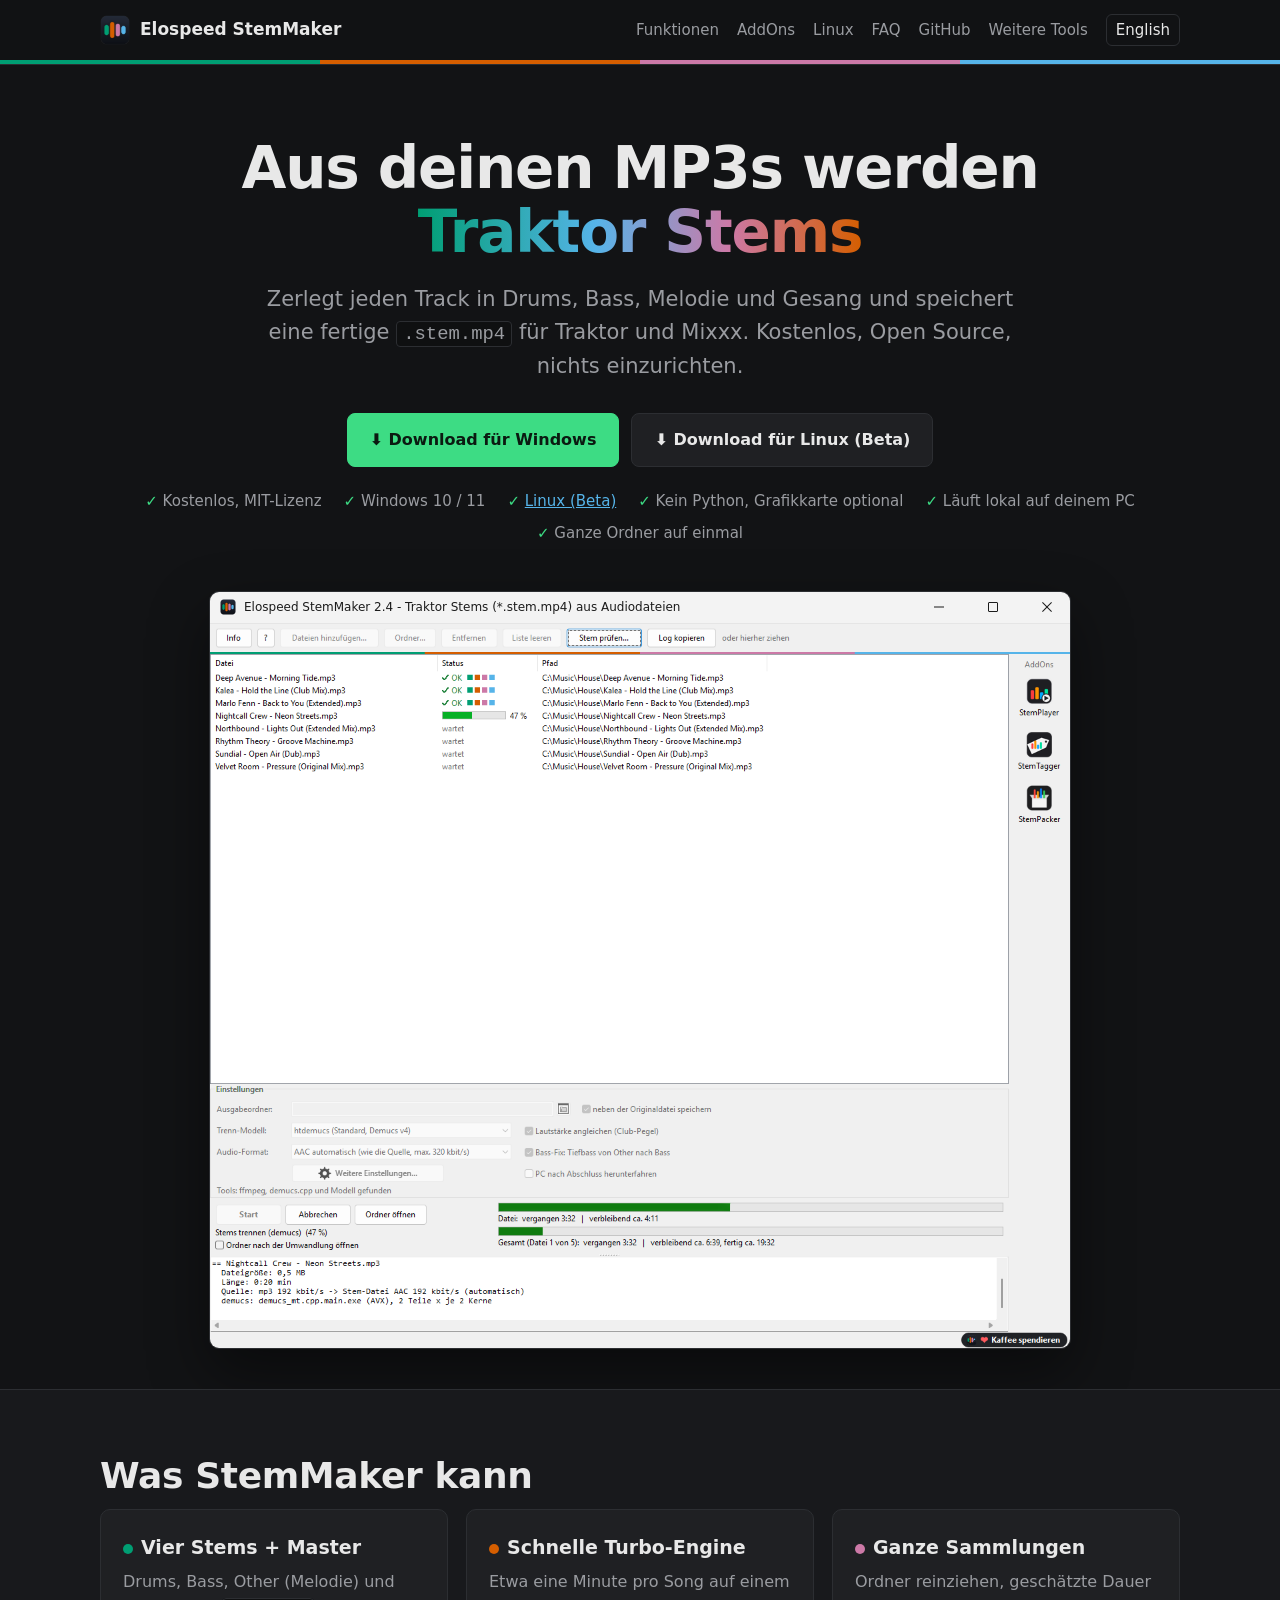
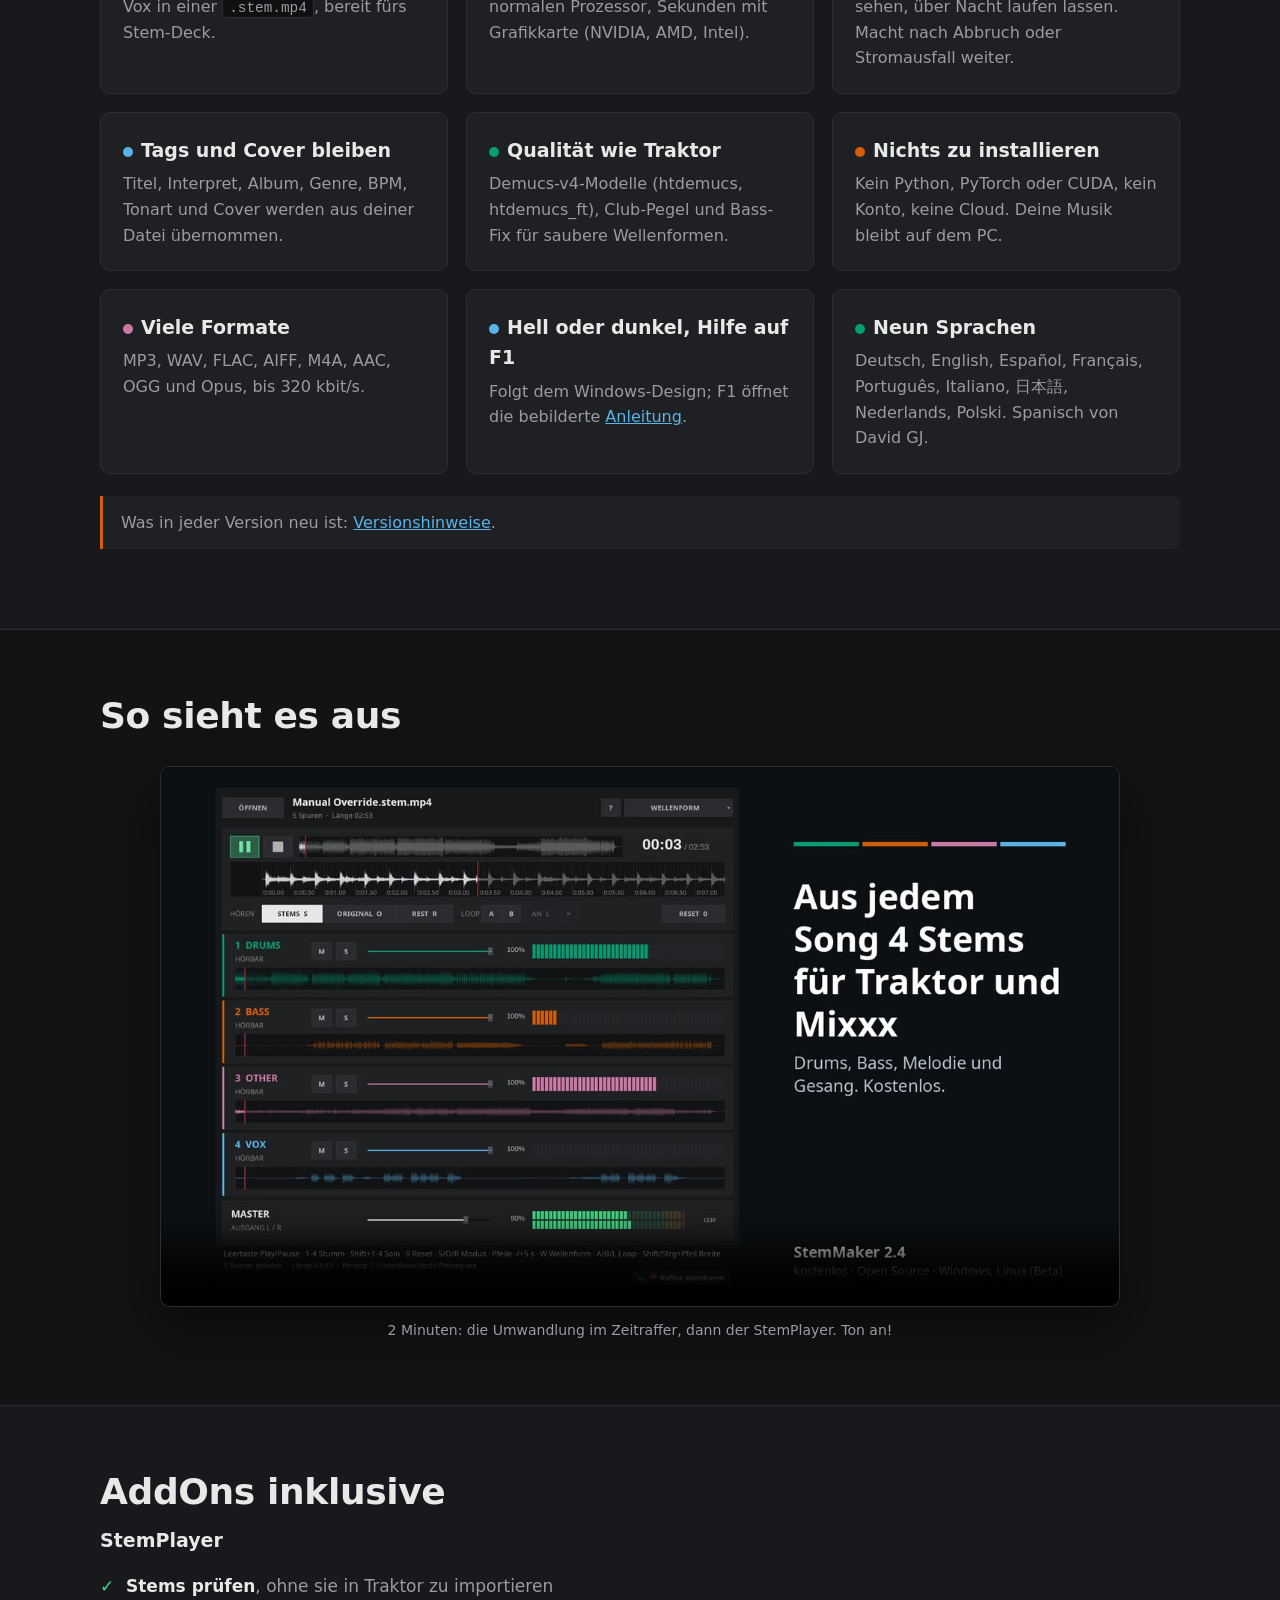
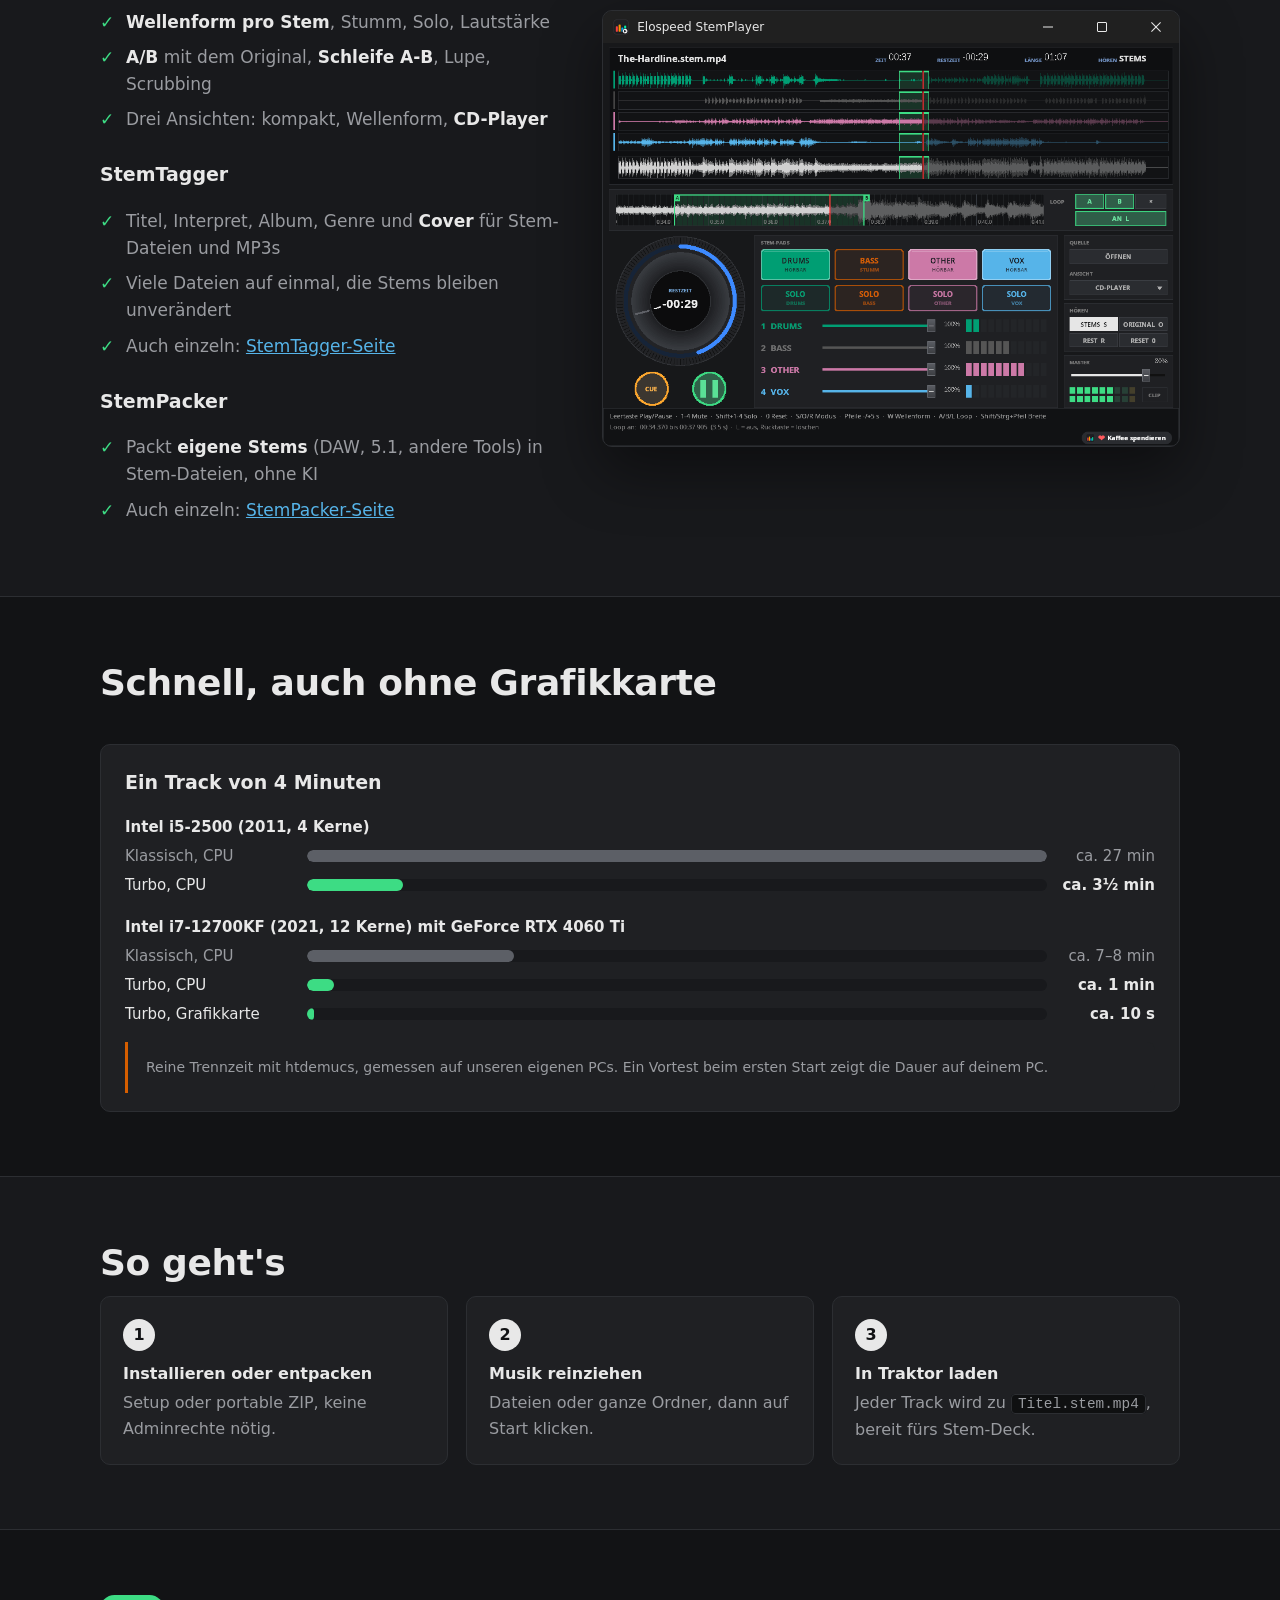
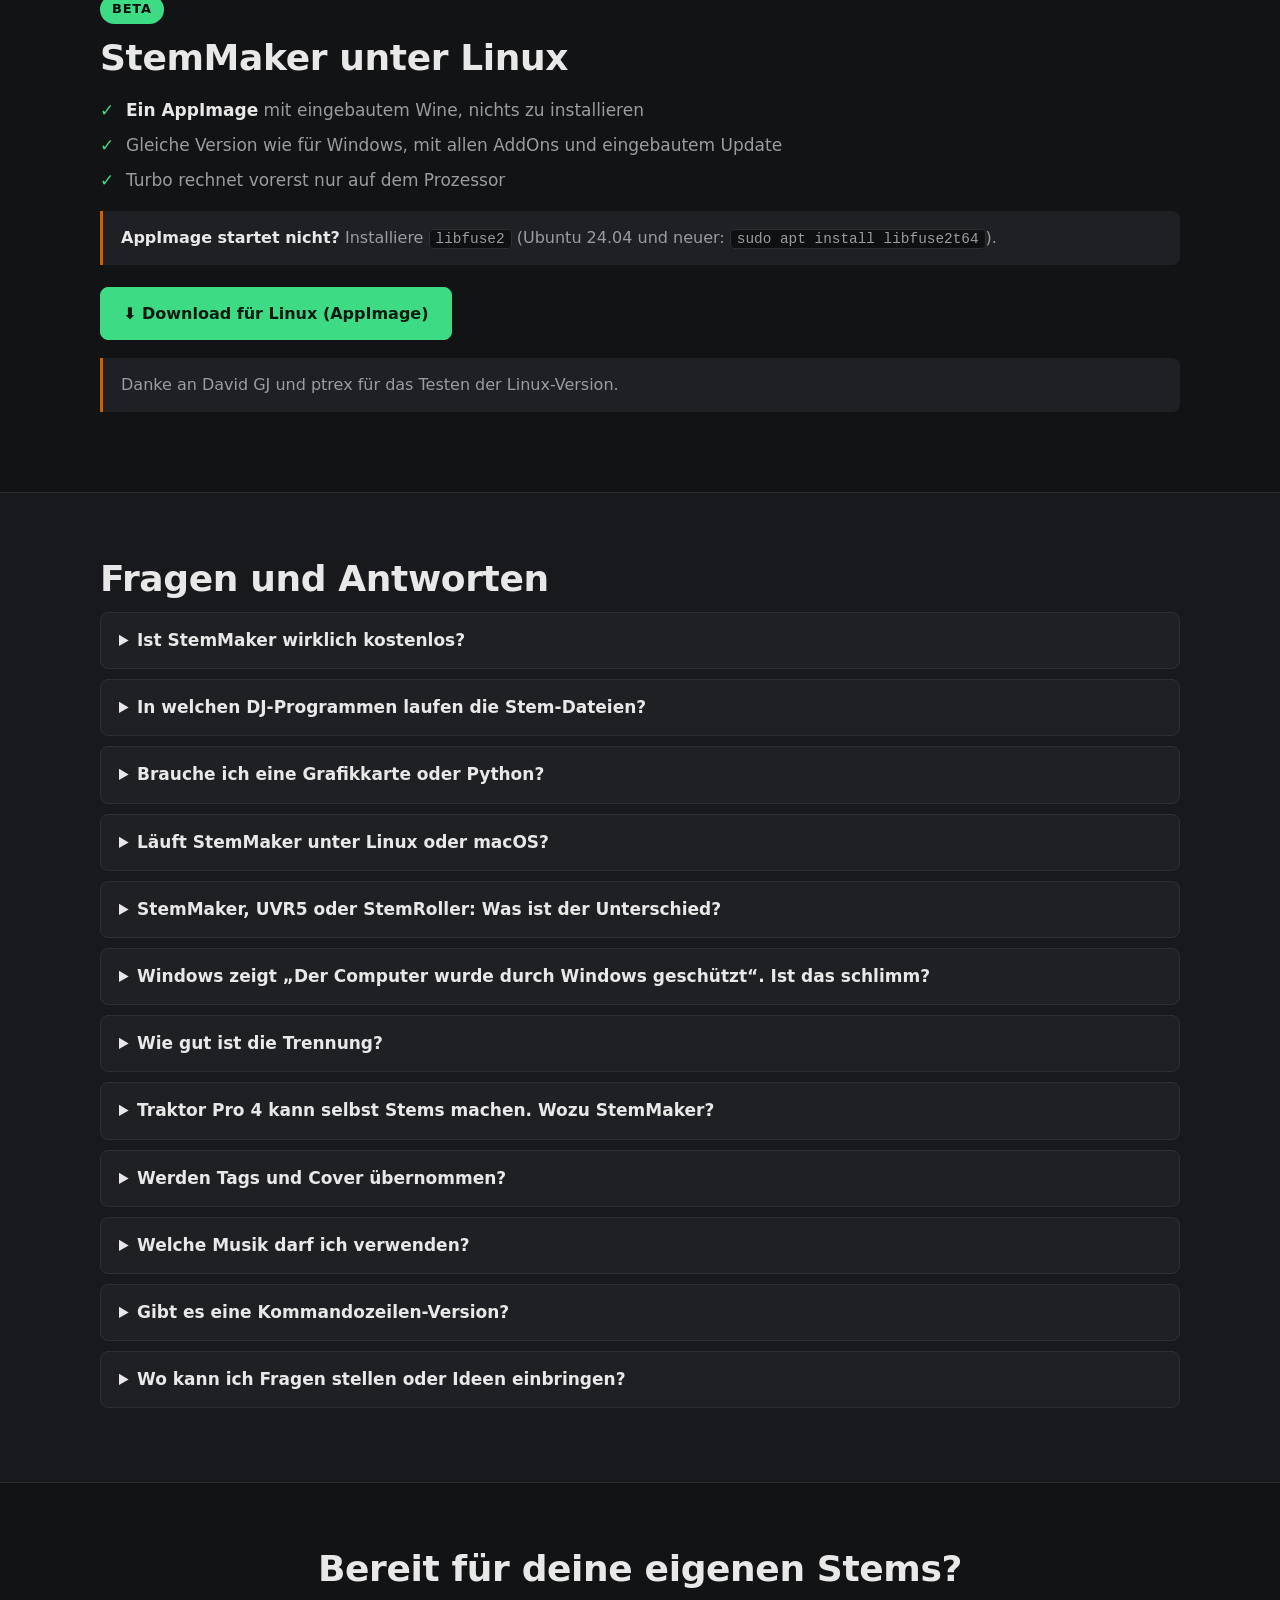
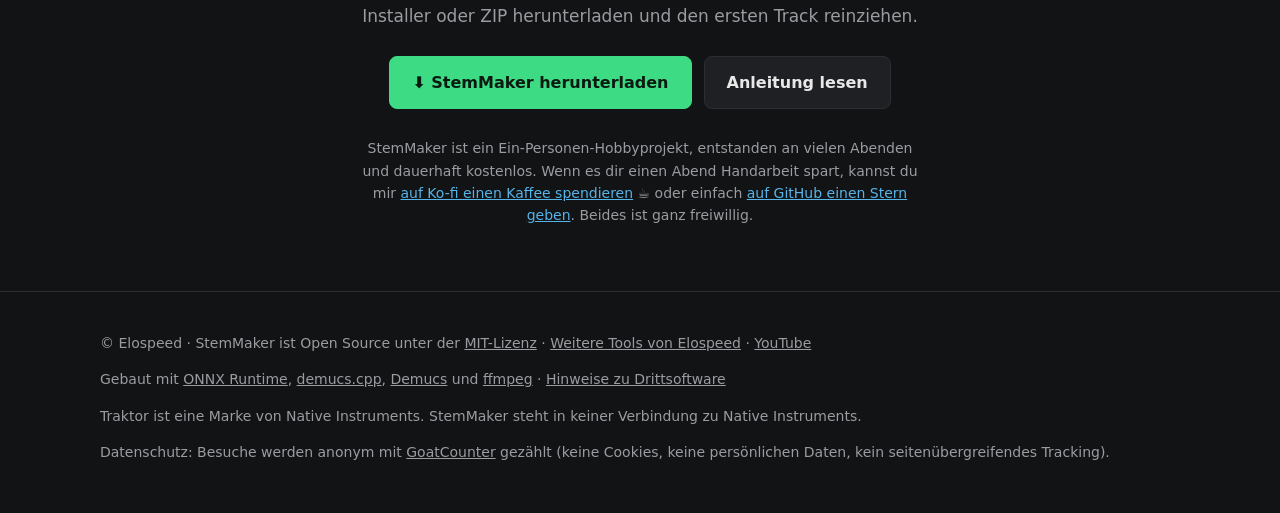
==== commit 3959ee71: "Projektseite: neues Demovideo zu StemMaker 2.4 (DE/EN, 2 Minuten) Neues Video mit Umwandlung im Zeit" ====
--- a/site/de/index.html
+++ b/site/de/index.html
@@ -234,10 +234,10 @@
   <div class="wrap">
     <h2>So sieht es aus</h2>
     <figure class="video">
-      <video controls playsinline preload="none" width="1280" height="720" poster="../video/poster-de.jpg" aria-label="Demovideo: Eine MP3 wird mit StemMaker in eine Traktor-Stem-Datei umgewandelt und im StemPlayer geprüft">
+      <video controls playsinline preload="none" width="1280" height="720" poster="../video/poster-de.jpg" aria-label="Demovideo: Songs werden mit StemMaker 2.4 in Traktor-Stem-Dateien umgewandelt und im StemPlayer ausprobiert">
         <source src="../video/stemmaker-de.mp4" type="video/mp4">
       </video>
-      <figcaption>64 Sekunden, die Umwandlung im Zeitraffer. Ton an!</figcaption>
+      <figcaption>2 Minuten: die Umwandlung im Zeitraffer, dann der StemPlayer. Ton an!</figcaption>
     </figure>
   </div>
 </section>
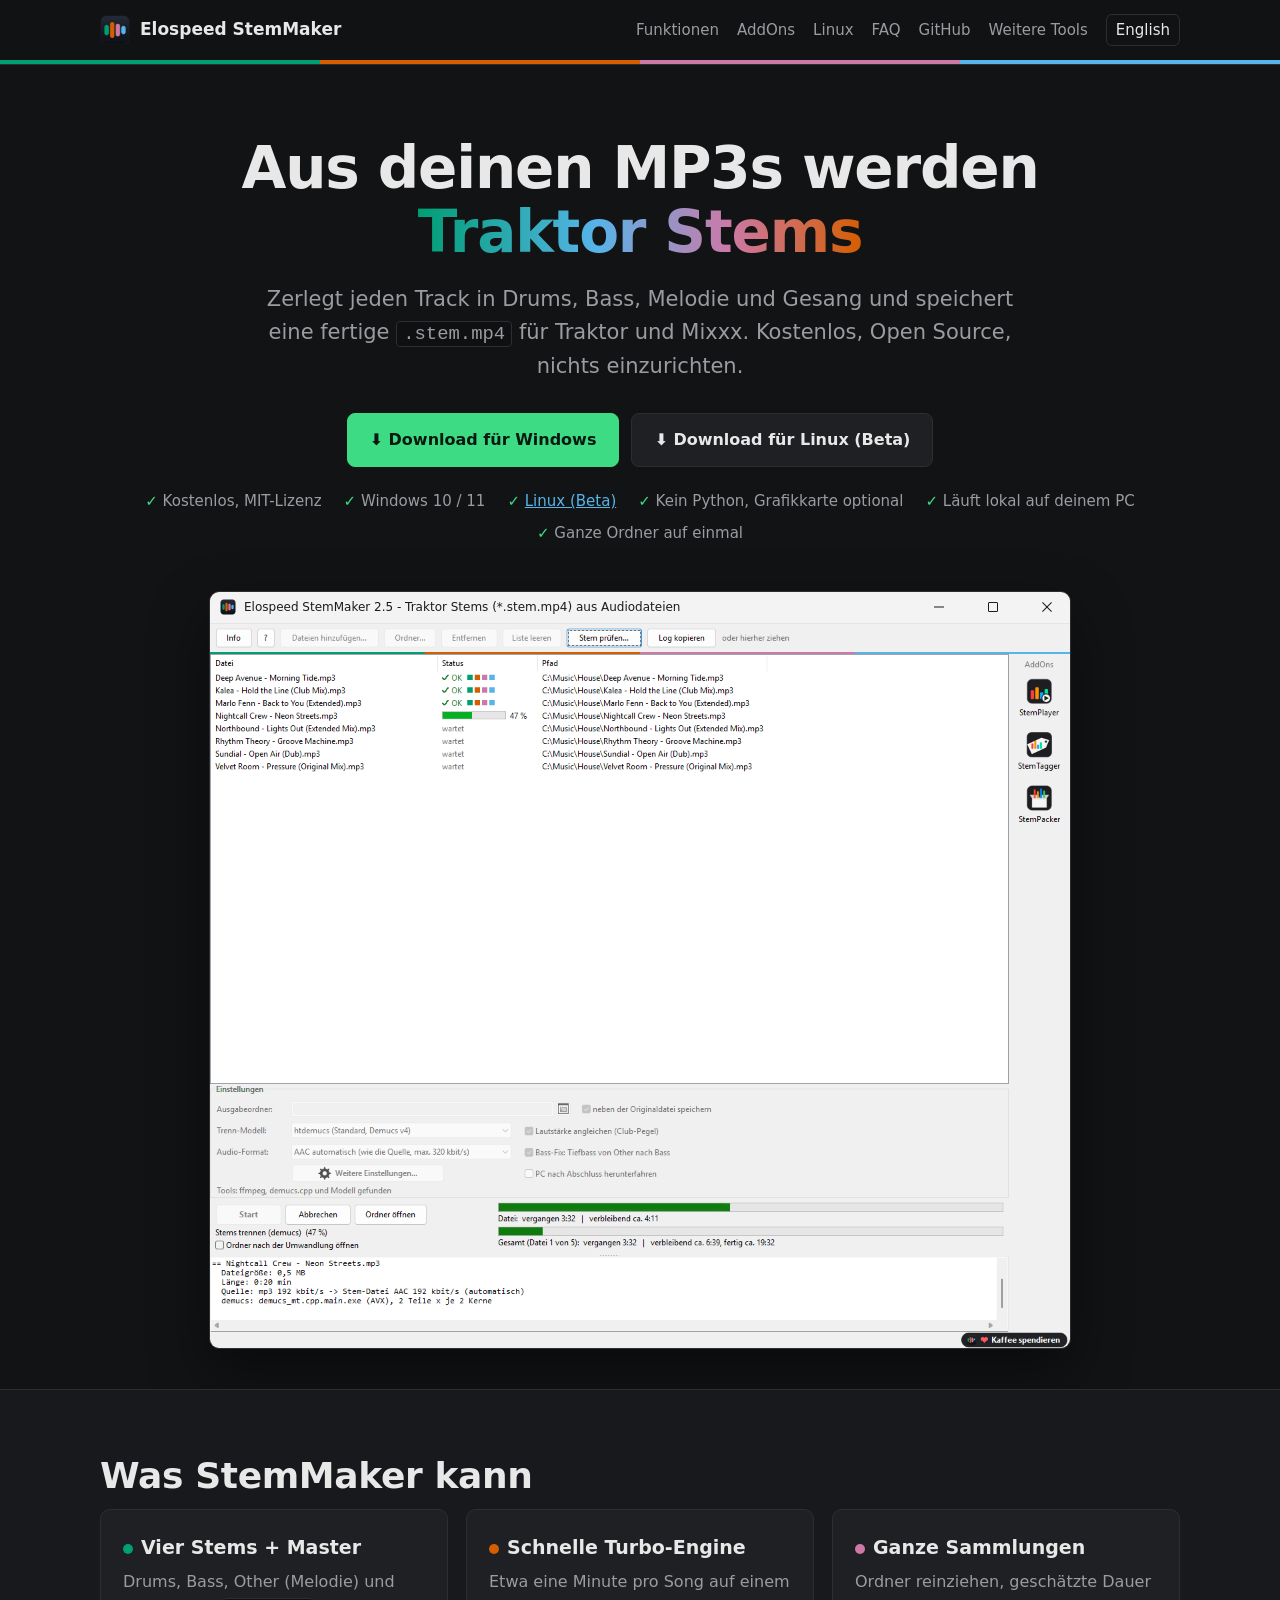
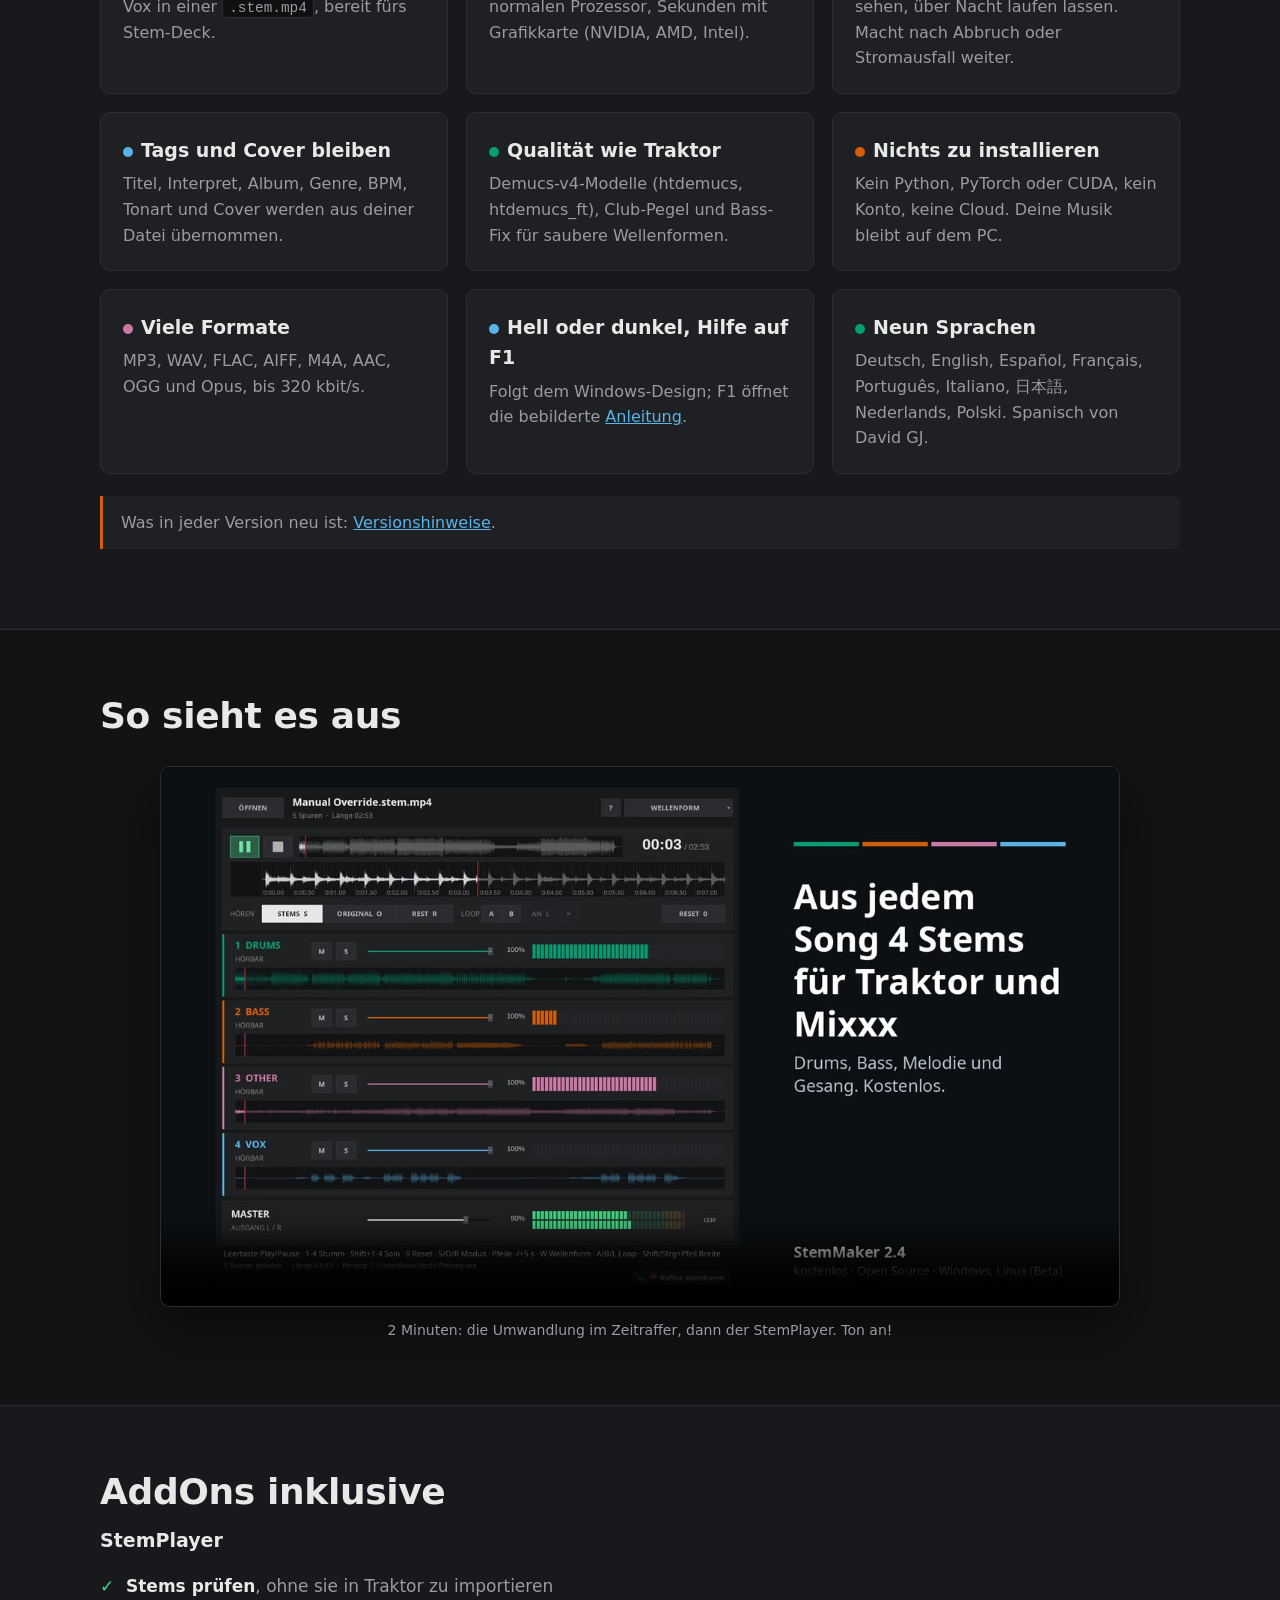
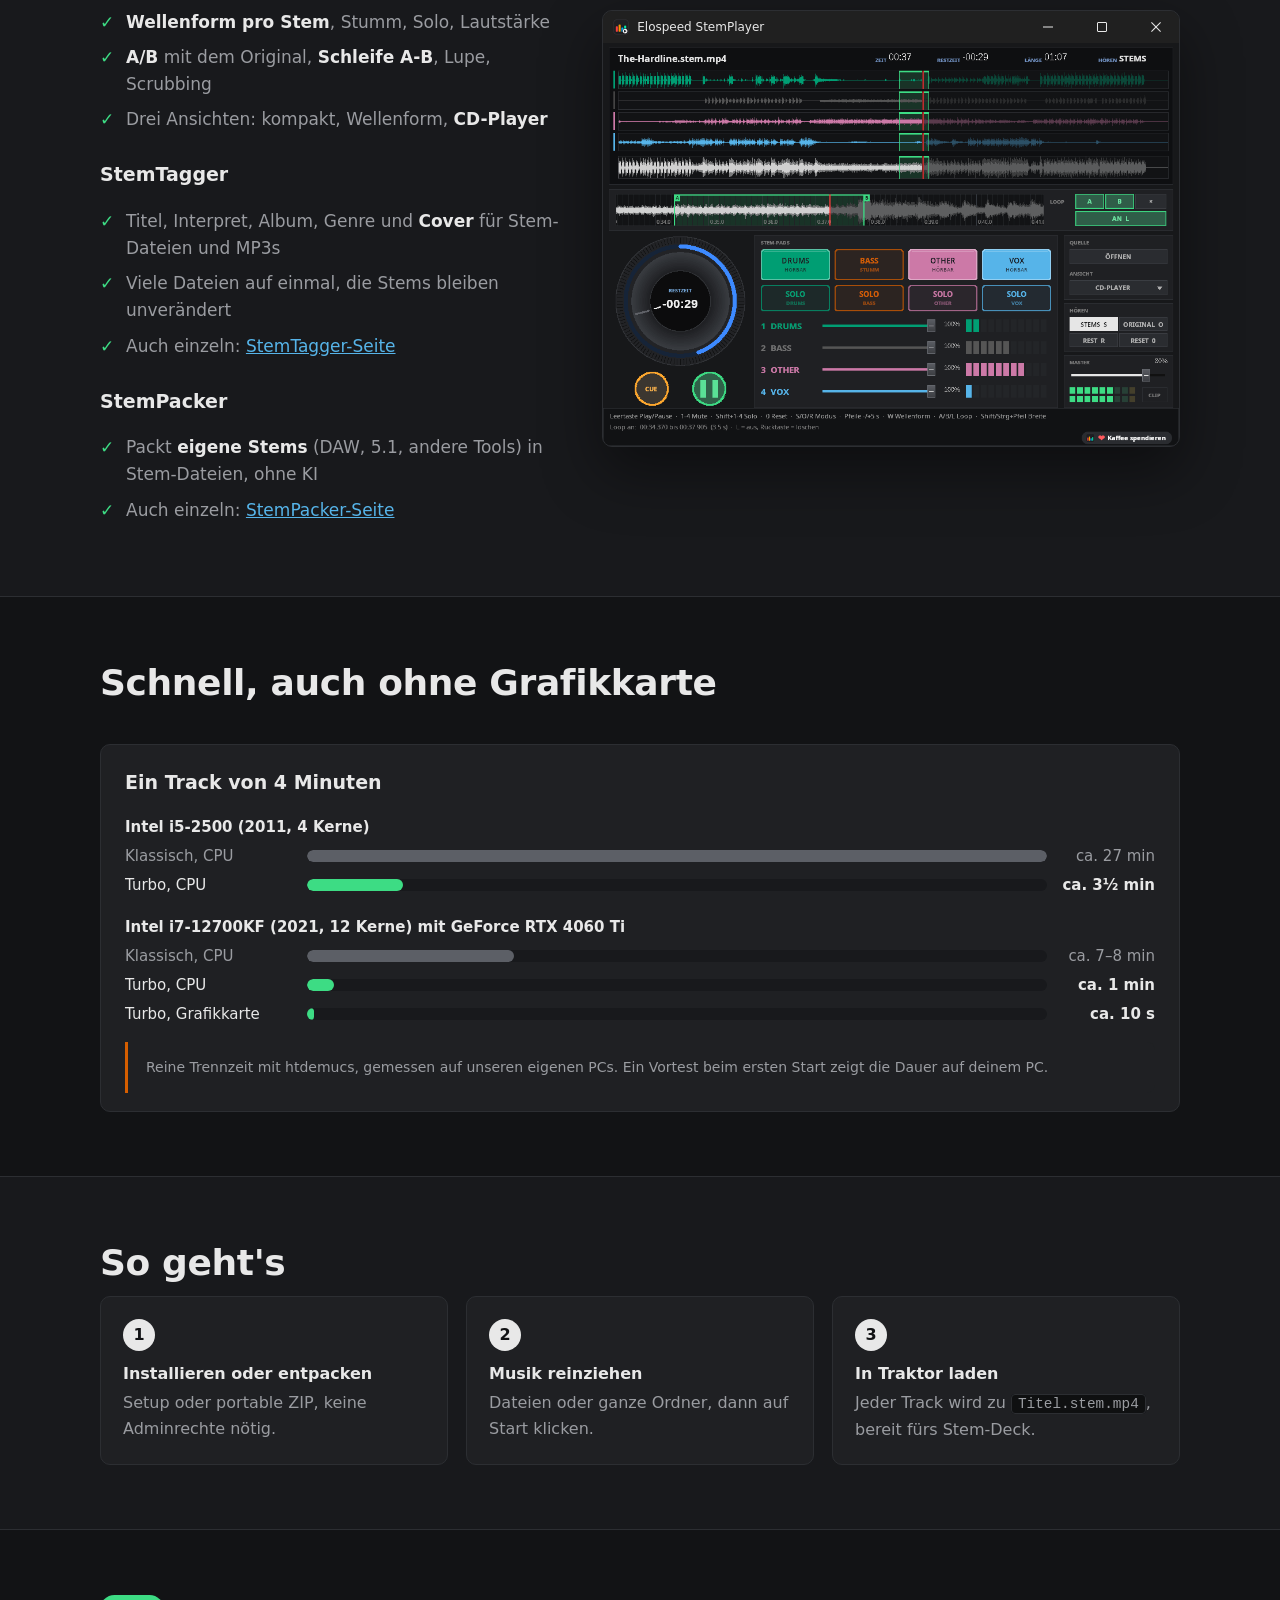
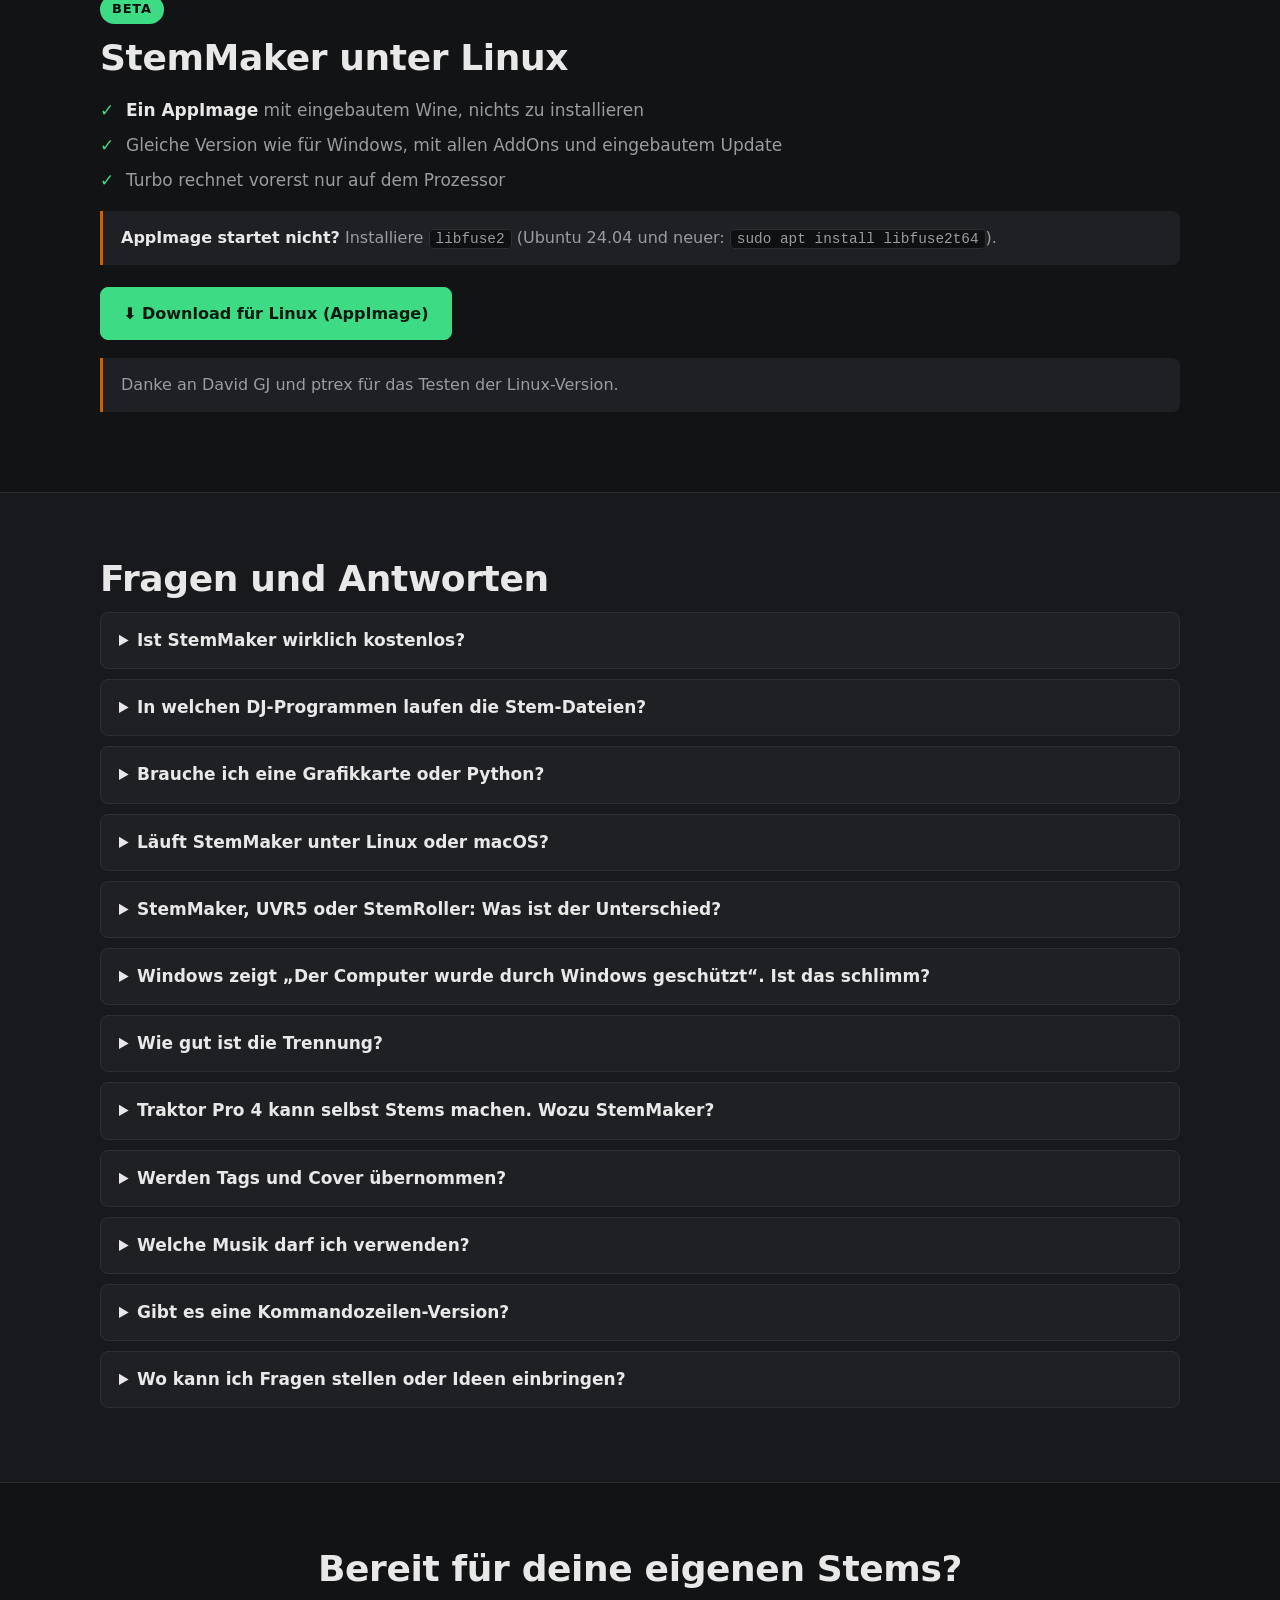
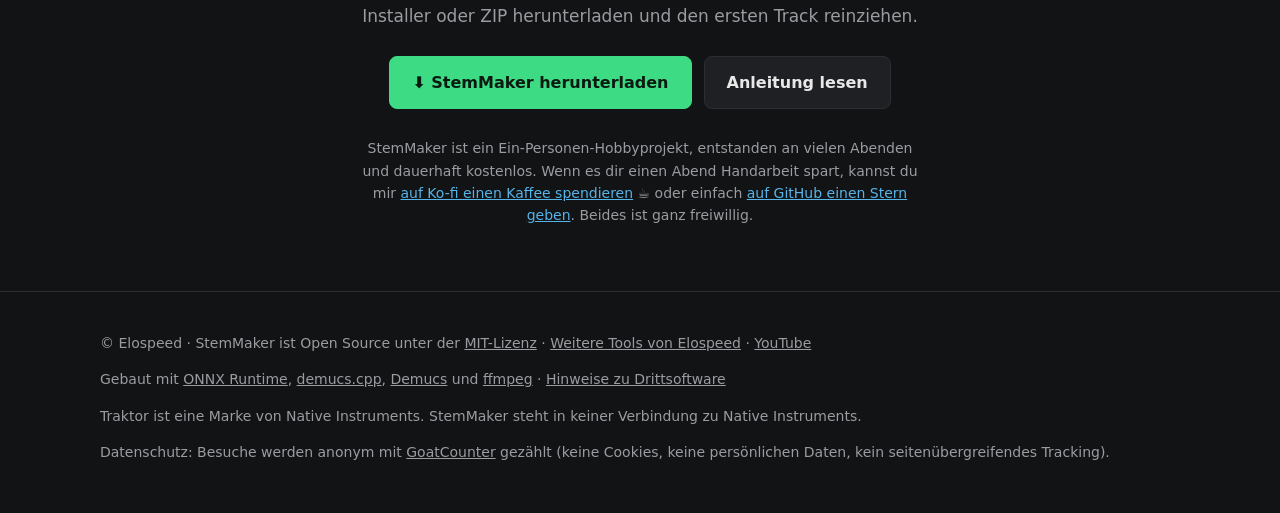
==== commit a44d747a: "Release 2.5: update.json anbieten, Projektseite auf 2.5" ====
--- a/site/de/index.html
+++ b/site/de/index.html
@@ -44,7 +44,7 @@
   "inLanguage": "de",
   "url": "https://elospeed.github.io/StemMaker/de/",
   "downloadUrl": "https://github.com/Elospeed/StemMaker/releases/latest",
-  "softwareVersion": "2.4",
+  "softwareVersion": "2.5",
   "featureList": [
     "Trennt Musik in vier Stems: Drums, Bass, Other (Melodie) und Vox",
     "Schreibt fertige Traktor-Stem-Dateien (.stem.mp4) in einem Schritt",
@@ -114,7 +114,7 @@
    "name": "Windows zeigt „Der Computer wurde durch Windows geschützt“. Ist das schlimm?",
    "acceptedAnswer": {
     "@type": "Answer",
-    "text": "StemMaker ist nicht digital signiert, weil Zertifikate jedes Jahr Geld kosten. Klick auf „Weitere Informationen“ und dann auf „Trotzdem ausführen“. Der komplette Quellcode liegt auf GitHub. Du kannst den Download auf VirusTotal prüfen oder StemMaker selbst bauen."
+    "text": "StemMaker ist nicht digital signiert, weil Zertifikate jedes Jahr Geld kosten. Klick auf „Weitere Informationen“ und dann auf „Trotzdem ausführen“. Du kannst den Download auf VirusTotal prüfen. Ein Zertifikat zum Signieren ist das nächste Ziel, damit diese Warnung verschwindet."
    }
   },
   {
@@ -194,7 +194,7 @@
     <h1>Aus deinen MP3s werden<br><span class="grad">Traktor Stems</span></h1>
     <p class="lead">Zerlegt jeden Track in Drums, Bass, Melodie und Gesang und speichert eine fertige <code>.stem.mp4</code> für Traktor und Mixxx. Kostenlos, Open Source, nichts einzurichten.</p>
     <div class="cta">
-      <a class="btn primary" href="https://github.com/Elospeed/StemMaker/releases/latest">⬇ Download für Windows</a>
+      <a class="btn primary" href="danke.html?f=setup">⬇ Download für Windows</a>
       <a class="btn" href="#linux">⬇ Download für Linux (Beta)</a>
     </div>
     <ul class="facts">
@@ -206,7 +206,7 @@
       <li>Ganze Ordner auf einmal</li>
     </ul>
     <figure class="shot light hero-shot">
-      <div class="bar"><img src="../img/icon-32.png" alt=""><span>Elospeed StemMaker 2.4 - Traktor Stems (*.stem.mp4) aus Audiodateien</span><i class="min"></i><i class="max"></i><i class="cls"></i></div>
+      <div class="bar"><img src="../img/icon-32.png" alt=""><span>Elospeed StemMaker 2.5 - Traktor Stems (*.stem.mp4) aus Audiodateien</span><i class="min"></i><i class="max"></i><i class="cls"></i></div>
       <img src="../img/stemmaker-de.png" width="860" height="724" alt="StemMaker-Hauptfenster mit einer Liste von MP3-Dateien, die in Traktor-Stem-Dateien umgewandelt werden, rechts die AddOn-Leiste mit StemPlayer, StemTagger und StemPacker">
     </figure>
   </div>
@@ -317,7 +317,7 @@
     </ul>
     <p class="note"><strong>AppImage startet nicht?</strong> Installiere <code>libfuse2</code> (Ubuntu 24.04 und neuer: <code>sudo apt install libfuse2t64</code>).</p>
     <div class="cta" style="justify-content:flex-start;margin-top:22px">
-      <a class="btn primary" href="https://github.com/Elospeed/StemMaker/releases/download/v2.4/StemMaker-2.4-x86_64.AppImage">⬇ Download für Linux (AppImage)</a>
+      <a class="btn primary" href="danke.html?f=appimage">⬇ Download für Linux (AppImage)</a>
     </div>
     <p class="note" style="margin-top:18px">Danke an David GJ und ptrex für das Testen der Linux-Version.</p>
   </div>
@@ -328,7 +328,7 @@
     <h2>Fragen und Antworten</h2>
     <details>
       <summary>Ist StemMaker wirklich kostenlos?</summary>
-      <p>Ja. StemMaker ist Open Source unter der MIT-Lizenz. Keine Werbung, kein Konto, keine Bezahlversion. Wenn er dir gefällt, freut sich Elospeed über eine freiwillige Spende auf <a href="https://ko-fi.com/elospeed">Ko-fi</a>.</p>
+      <p>Ja. StemMaker ist Open Source unter der MIT-Lizenz. Keine Werbung, kein Konto, keine Bezahlversion. Wenn er dir gefällt, freut sich Elospeed über eine freiwillige Spende auf <a href="https://ko-fi.com/elospeed" data-goatcounter-click="kofi-stemmaker-seite-de">Ko-fi</a>.</p>
     </details>
     <details>
       <summary>In welchen DJ-Programmen laufen die Stem-Dateien?</summary>
@@ -353,7 +353,7 @@
     </details>
     <details>
       <summary>Windows zeigt „Der Computer wurde durch Windows geschützt“. Ist das schlimm?</summary>
-      <p>StemMaker ist nicht digital signiert, weil Zertifikate jedes Jahr Geld kosten. Klick auf „Weitere Informationen“ und dann auf „Trotzdem ausführen“. Der komplette Quellcode liegt auf GitHub. Du kannst den Download auf VirusTotal prüfen oder StemMaker selbst bauen.</p>
+      <p>StemMaker ist nicht digital signiert, weil Zertifikate jedes Jahr Geld kosten. Klick auf „Weitere Informationen“ und dann auf „Trotzdem ausführen“. Du kannst den Download auf VirusTotal prüfen. Ein Zertifikat zum Signieren ist das nächste Ziel, damit diese Warnung verschwindet.</p>
     </details>
     <details>
       <summary>Wie gut ist die Trennung?</summary>
@@ -387,10 +387,10 @@
     <h2>Bereit für deine eigenen Stems?</h2>
     <p class="sub" style="margin:0 auto 26px">Installer oder ZIP herunterladen und den ersten Track reinziehen.</p>
     <div class="cta">
-      <a class="btn primary" href="https://github.com/Elospeed/StemMaker/releases/latest">⬇ StemMaker herunterladen</a>
+      <a class="btn primary" href="danke.html?f=setup">⬇ StemMaker herunterladen</a>
       <a class="btn" href="https://github.com/Elospeed/StemMaker/blob/main/LIESMICH.md">Anleitung lesen</a>
     </div>
-    <p class="support">StemMaker ist ein Ein-Personen-Hobbyprojekt, entstanden an vielen Abenden und dauerhaft kostenlos. Wenn es dir einen Abend Handarbeit spart, kannst du mir <a href="https://ko-fi.com/elospeed">auf Ko-fi einen Kaffee spendieren</a> ☕ oder einfach <a href="https://github.com/Elospeed/StemMaker">auf GitHub einen Stern geben</a>. Beides ist ganz freiwillig.</p>
+    <p class="support">StemMaker ist ein Ein-Personen-Hobbyprojekt, entstanden an vielen Abenden und dauerhaft kostenlos. Wenn es dir einen Abend Handarbeit spart, kannst du mir <a href="https://ko-fi.com/elospeed" data-goatcounter-click="kofi-stemmaker-seite-de">auf Ko-fi einen Kaffee spendieren</a> ☕ oder einfach <a href="https://github.com/Elospeed/StemMaker">auf GitHub einen Stern geben</a>. Beides ist ganz freiwillig.</p>
   </div>
 </section>
 
--- a/site/style.css
+++ b/site/style.css
@@ -88,7 +88,7 @@
   max-width: 760px; margin: 0 auto 30px;
 }
 .cta { display: flex; gap: 12px; justify-content: center; flex-wrap: wrap; }
-/* leiser Spenden-Hinweis unter dem Download-Knopf am Seitenende */
+/* Ko-fi-Zeile unter dem Download-Knopf am Seitenende */
 .support { max-width: 560px; margin: 28px auto 0; font-size: 14px; color: var(--muted); }
 .btn {
   display: inline-flex; align-items: center; gap: 8px;
@@ -254,3 +254,19 @@
   .race .row { grid-template-columns: 1fr auto; }
   .race .row .track { grid-column: 1 / -1; grid-row: 2; }
 }
+
+/* ---- Danke-Seite nach dem Download ---- */
+.danke { padding: 64px 0 56px; text-align: center; }
+.danke h1 { font-size: clamp(28px, 4.4vw, 42px); line-height: 1.15; margin: 0 0 14px; letter-spacing: -.01em; }
+.danke .lead { color: var(--text); font-size: 19px; max-width: 620px; margin: 0 auto 26px; }
+.btn.kofi { background: #ff5e5b; border-color: #ff5e5b; color: #fff; }
+.btn.kofi:hover { background: #ff7d7a; border-color: #ff7d7a; color: #fff; }
+.danke .wer { max-width: 560px; margin: 26px auto 0; color: var(--muted); font-size: 15px; }
+.danke .wer strong { color: var(--text); }
+.danke .klein { margin: 30px auto 0; color: var(--muted); font-size: 14px; }
+.danke ol.steps { text-align: left; max-width: 900px; margin: 0 auto; }
+.danke ol.steps li { color: var(--muted); }
+/* Klasse auf <html> aus danke.js: setup, zip oder appimage */
+html:not(.appimage) .danke-start ol.nur-linux, html.appimage .danke-start ol.nur-win,
+html:not(.zip) ol.steps li.nur-zip, html.zip ol.steps li.nur-setup,
+html.appimage .nur-win, html.zip .nur-setup { display: none; }
